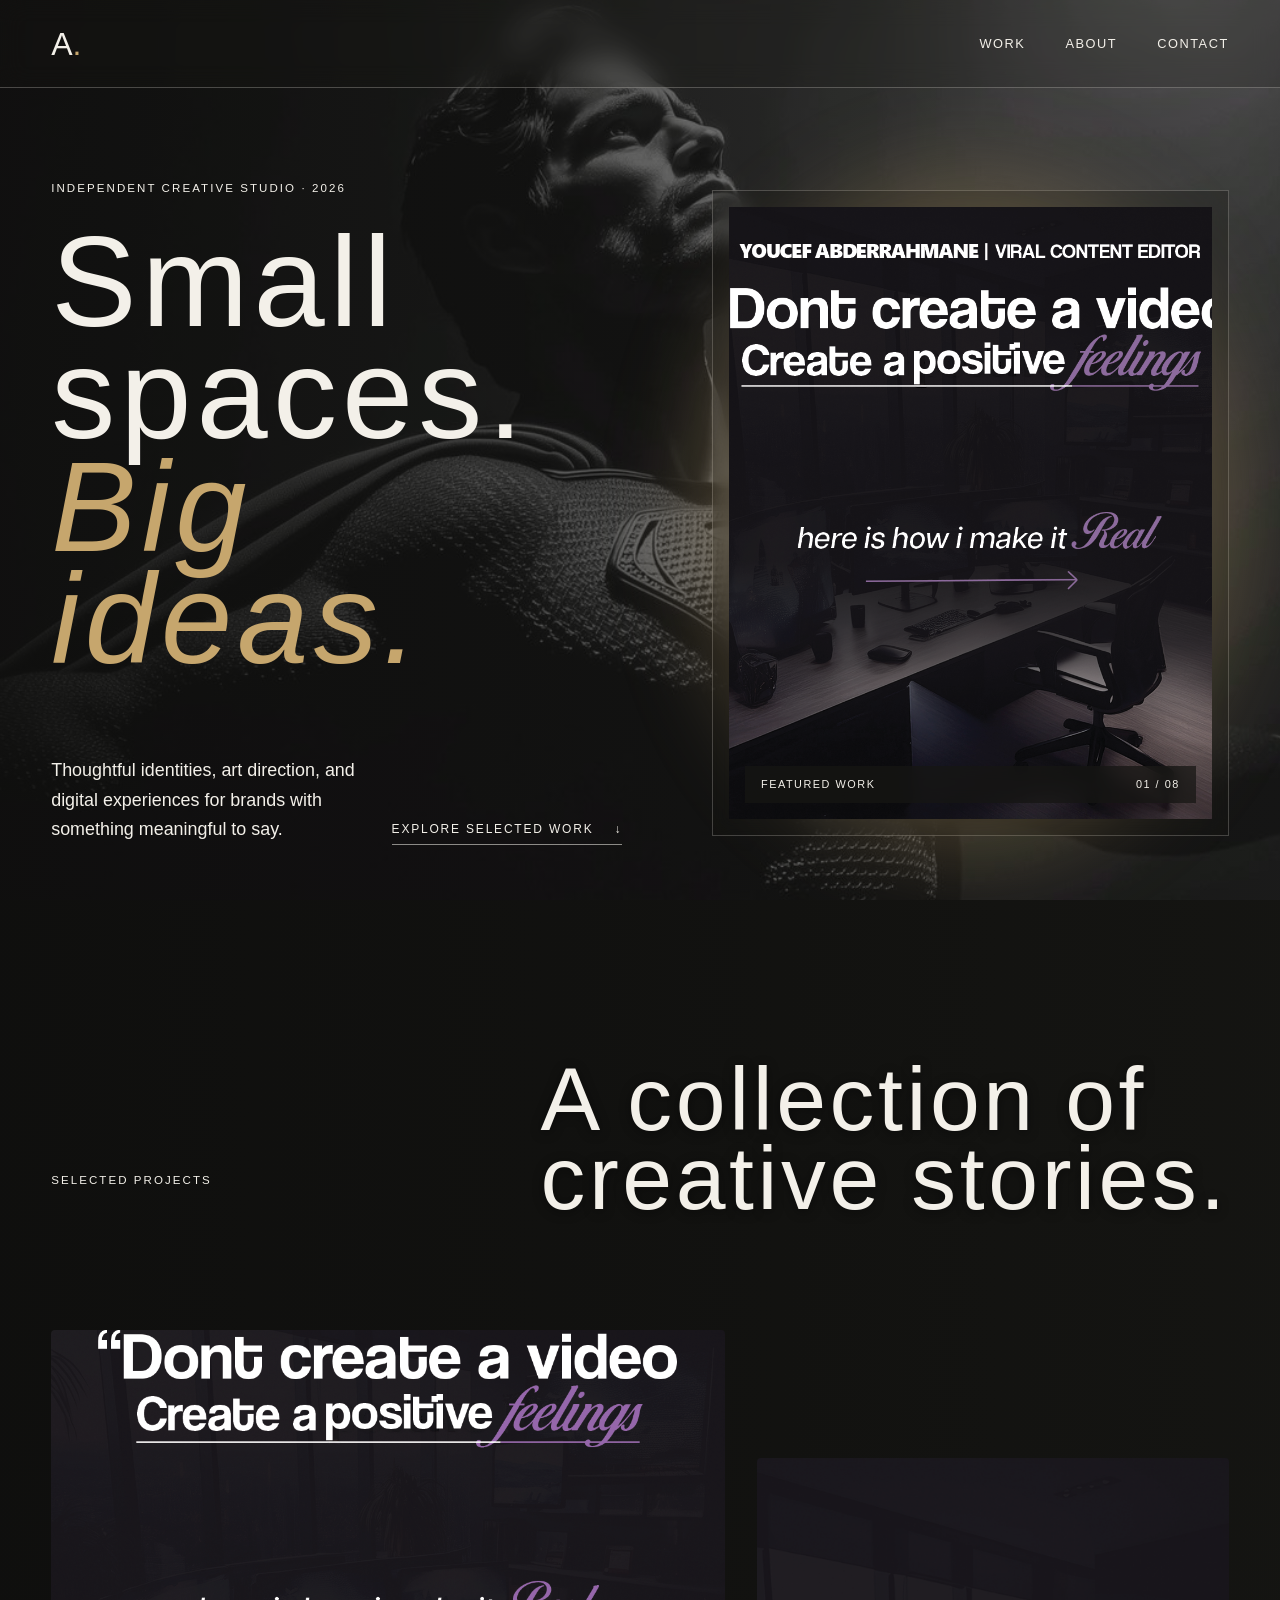
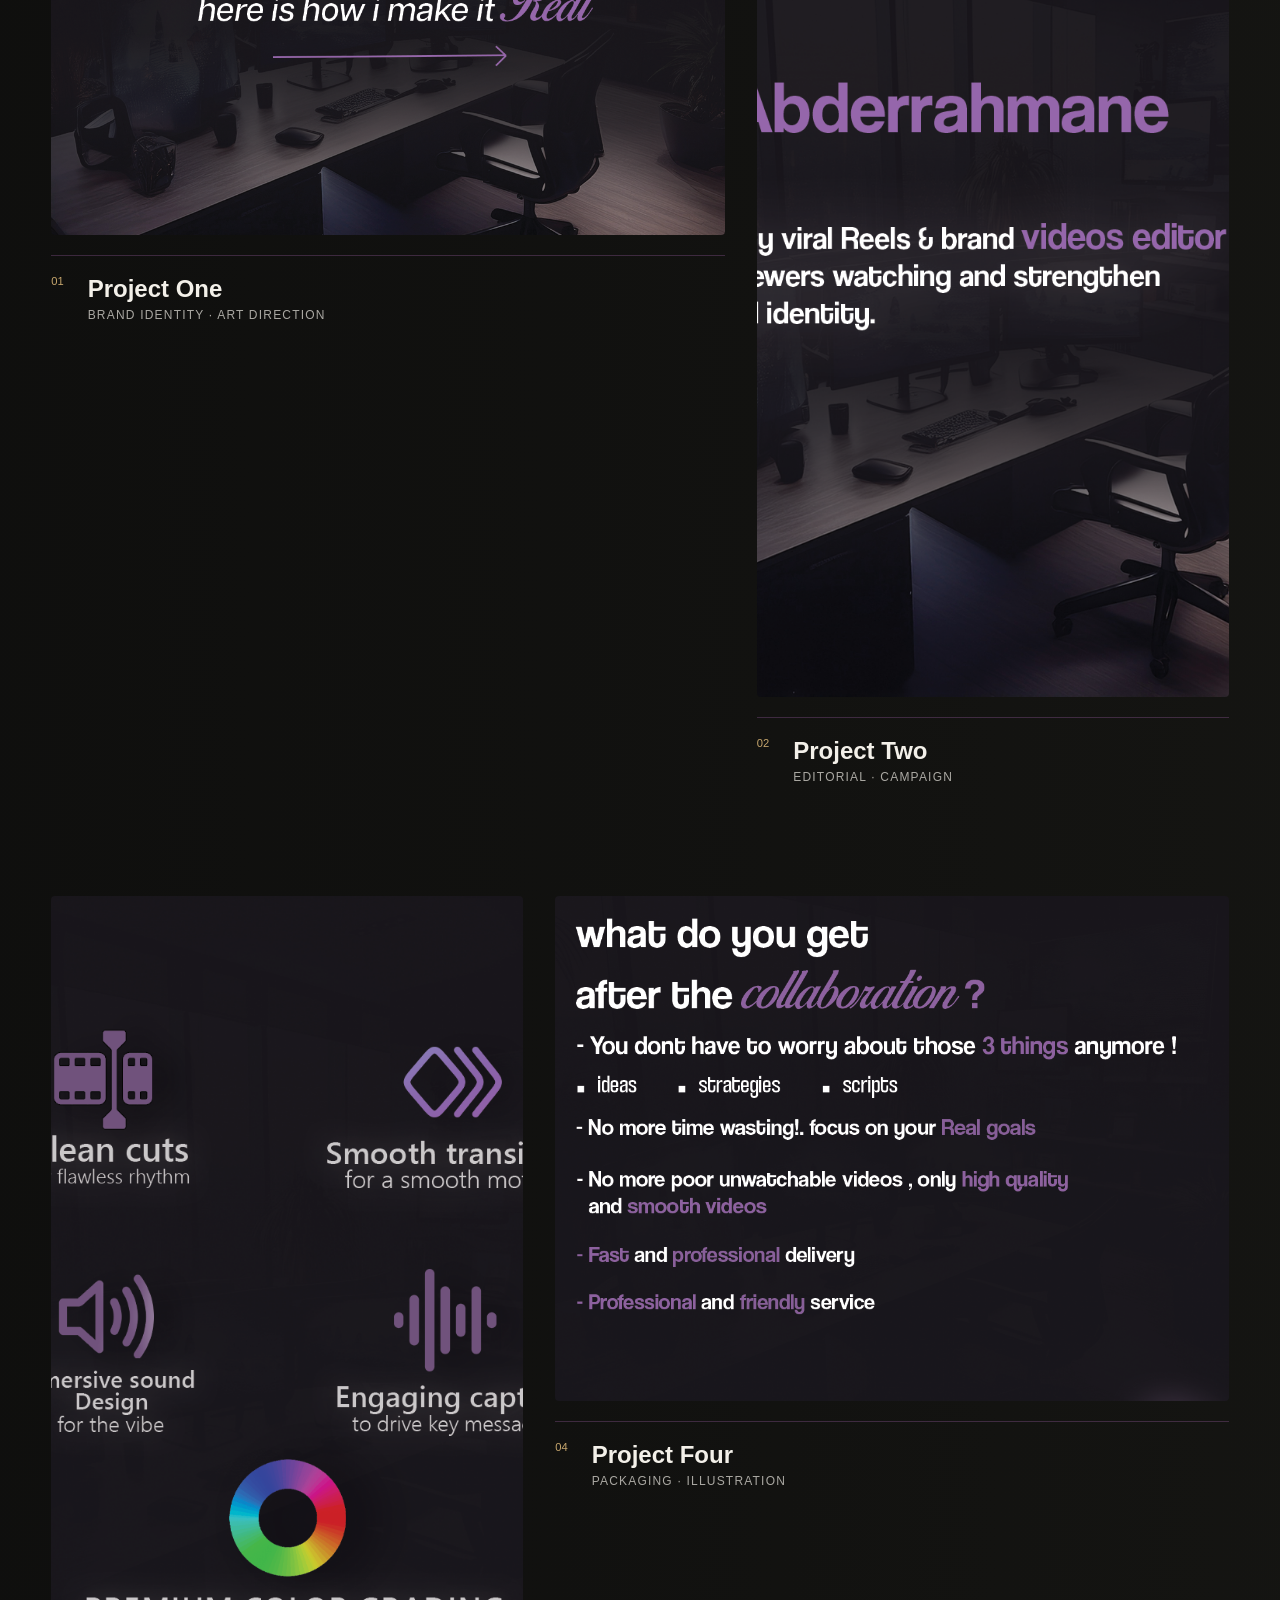
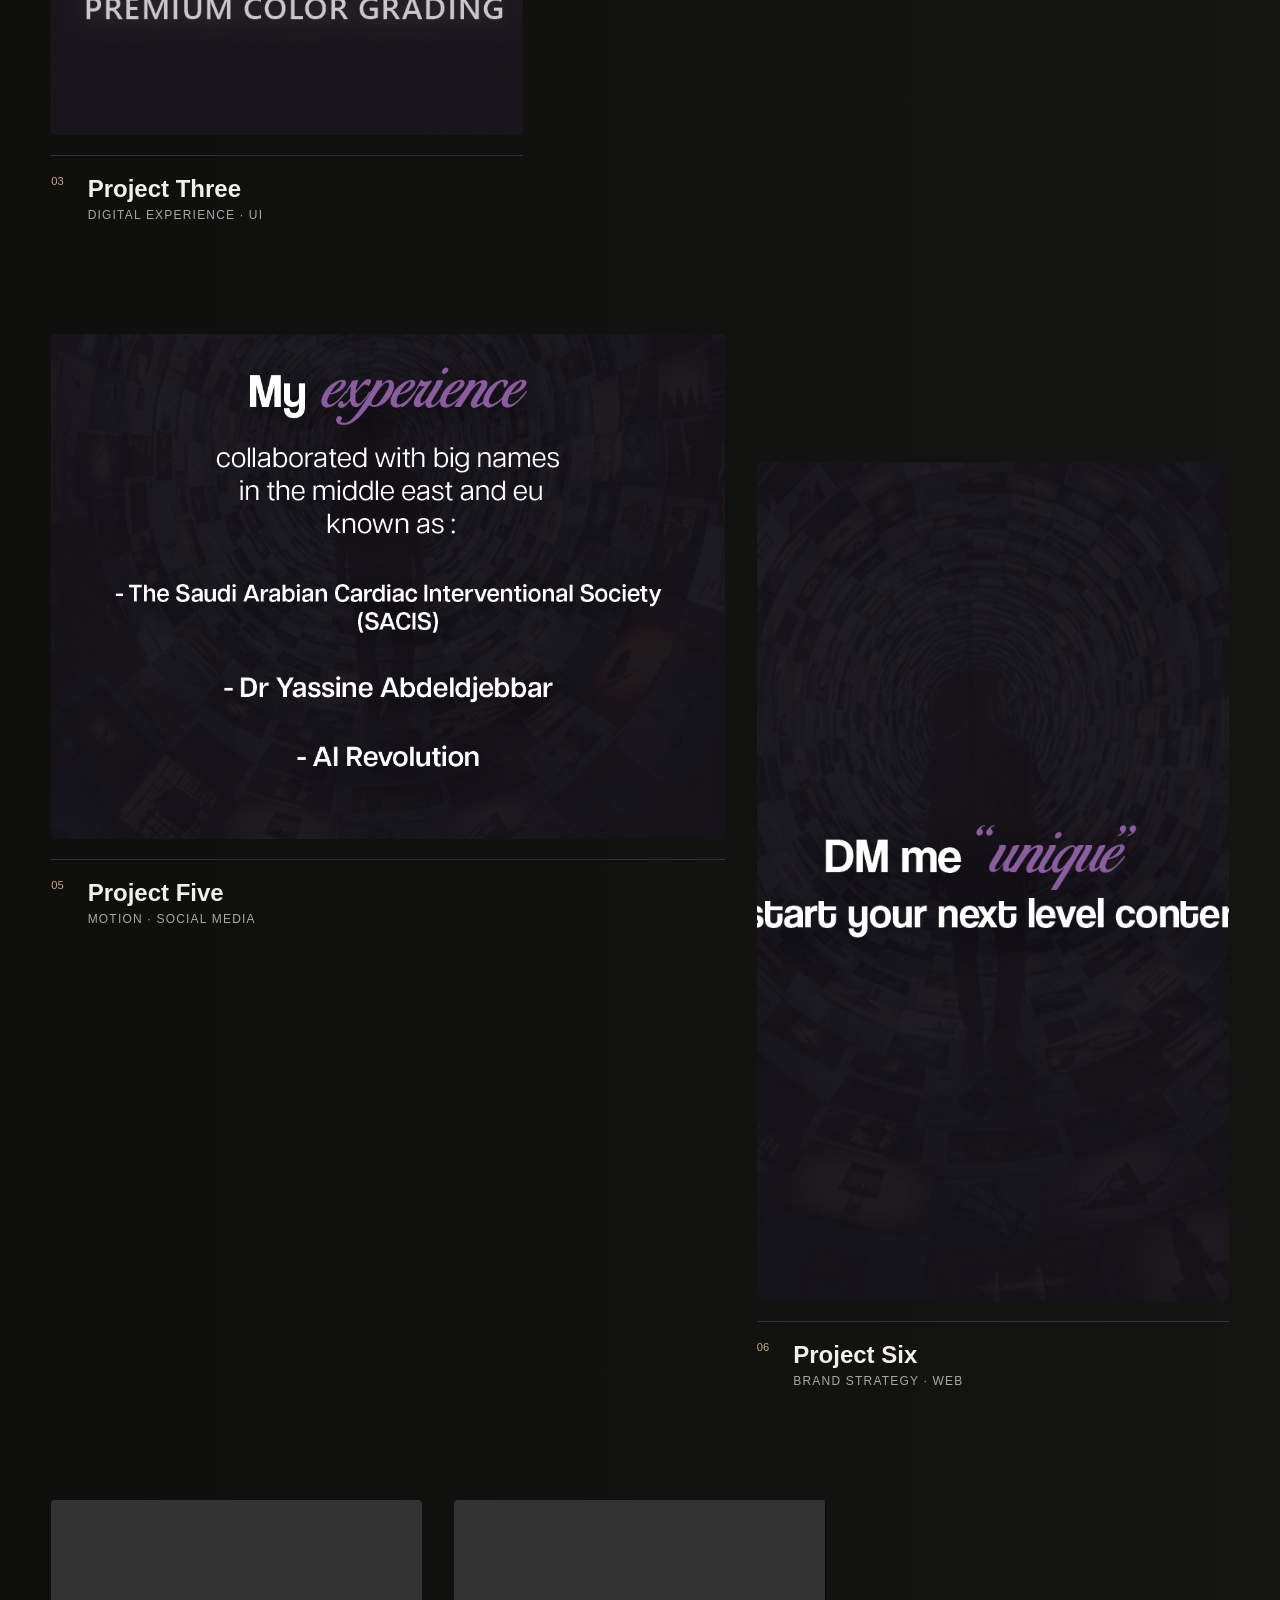
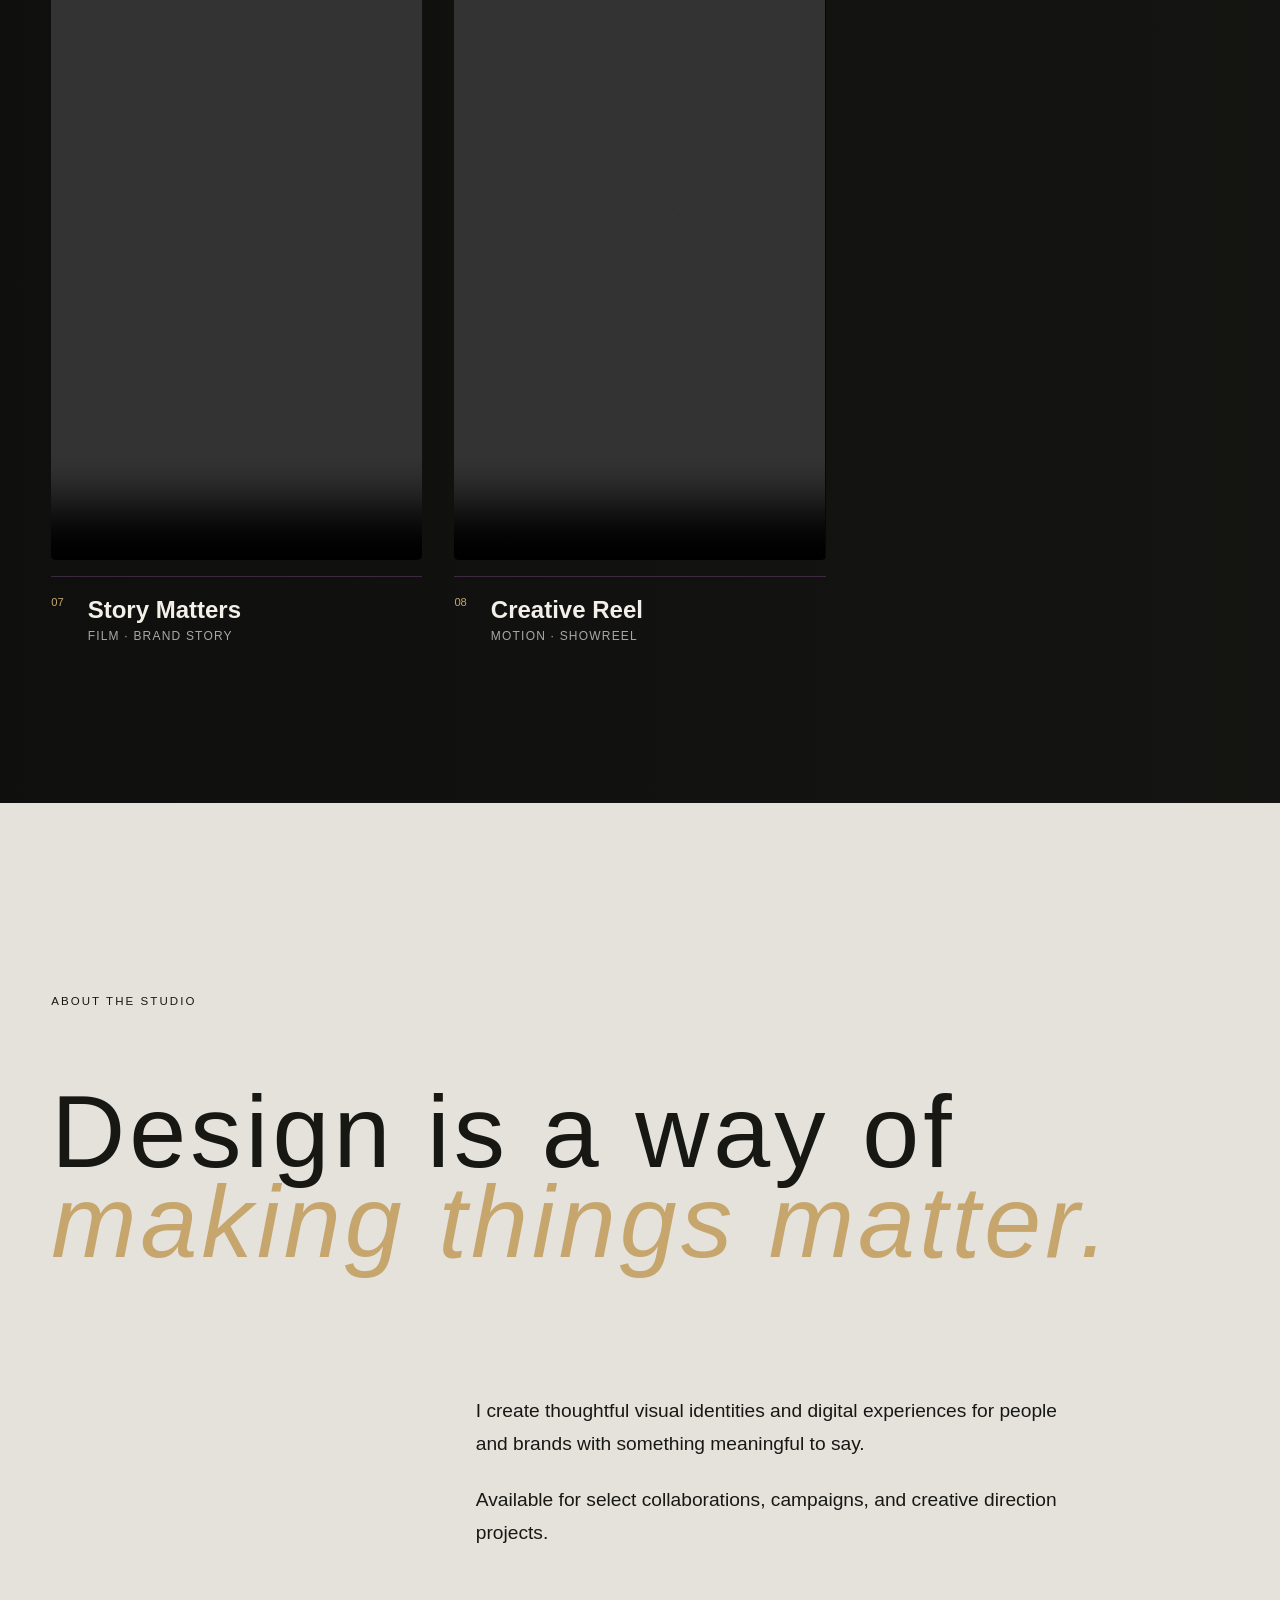
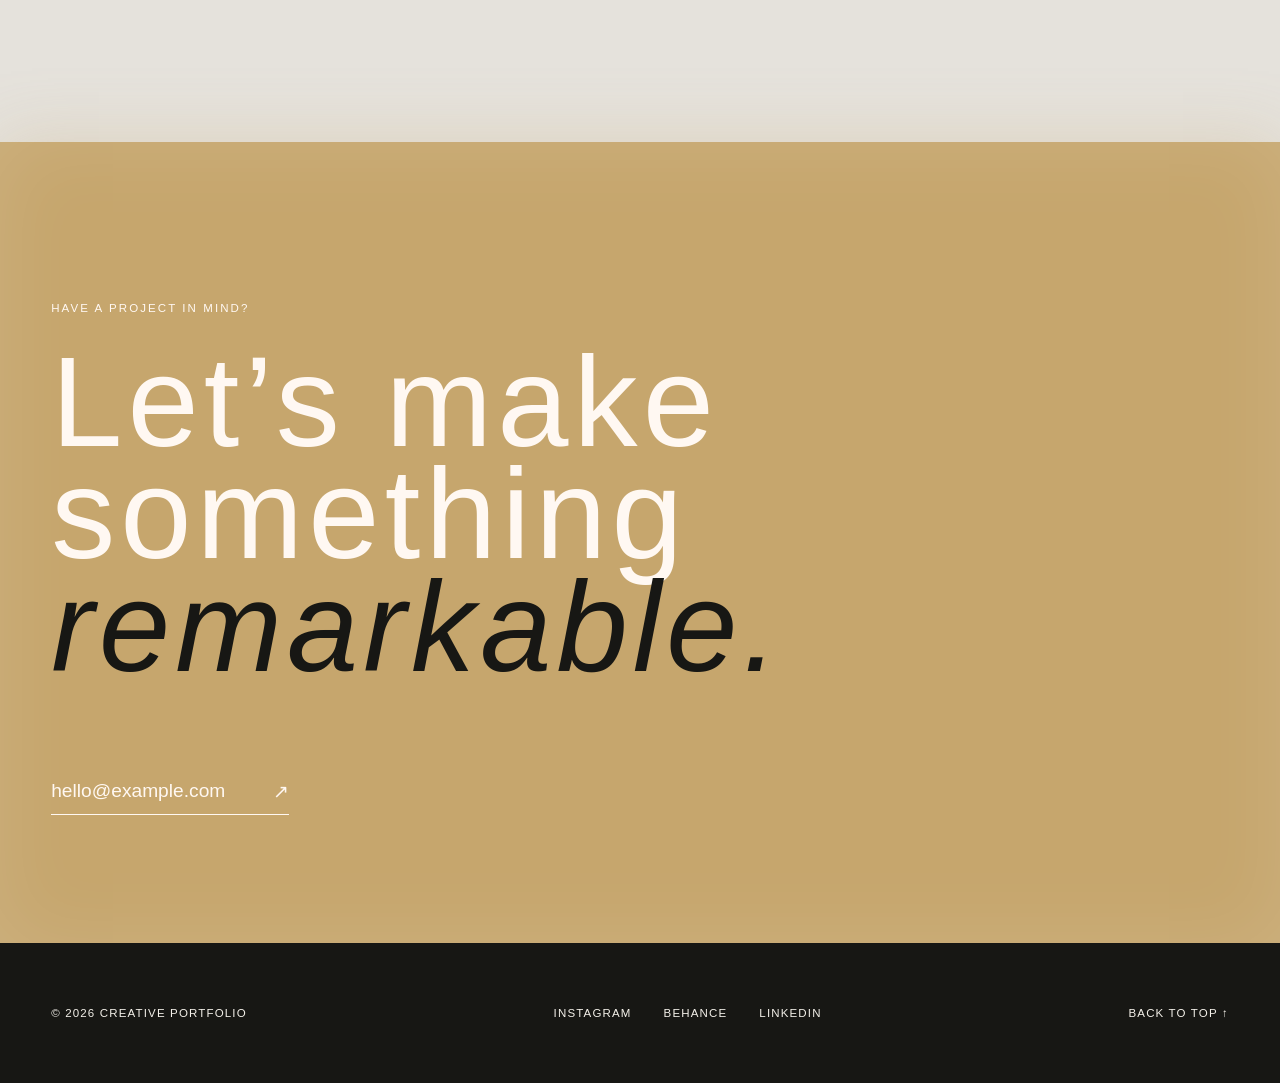
==== index.html @ 267da244 "Remove Google Fonts dependency" ====
<!DOCTYPE html>
<html lang="en">
<head>
  <meta charset="UTF-8">
  <meta name="viewport" content="width=device-width, initial-scale=1.0">
  <meta name="description" content="A curated graphic design portfolio.">
  <meta http-equiv="Content-Security-Policy" content="default-src 'self'; style-src 'self' https://fonts.googleapis.com; font-src 'self' https://fonts.gstatic.com; img-src 'self' data:; media-src 'self'; script-src 'self'; connect-src 'self'; object-src 'none'; base-uri 'none'; form-action 'self' mailto:; frame-ancestors 'none'; upgrade-insecure-requests">
  <meta http-equiv="Referrer-Policy" content="strict-origin-when-cross-origin">
  <meta http-equiv="Permissions-Policy" content="camera=(), microphone=(), geolocation=()">
  <title>youcefstudio</title>
  <link rel="icon" href="favicon.png" type="image/png">
  <link rel="preconnect" href="https://api.fontshare.com">
  <link href="https://api.fontshare.com/v2/css?f[]=coolvetica@400&display=swap" rel="stylesheet">
  <link rel="stylesheet" href="styles.css?v=7a4e127">
</head>
<body>
  <header class="site-header">
    <a class="brand" href="#top" aria-label="Home">A<span>.</span></a>
    <button class="menu-toggle" type="button" aria-expanded="false" aria-controls="main-navigation"><span></span><span></span><span class="sr-only">Toggle navigation</span></button>
    <nav id="main-navigation" aria-label="Main navigation">
      <a href="#work">Work</a><a href="#about">About</a><a href="#contact">Contact</a>
    </nav>
  </header>

  <main id="top">
    <section class="hero" aria-labelledby="hero-title">
      <div class="hero-copy">
        <p class="eyebrow">Independent creative studio · 2026</p>
        <h1 id="hero-title">Small spaces.<br><em>Big ideas.</em></h1>
        <div class="hero-bottom">
          <p>Thoughtful identities, art direction, and digital experiences for brands with something meaningful to say.</p>
          <a class="scroll-link" href="#work">Explore selected work <span>↓</span></a>
        </div>
      </div>
      <div class="hero-media" aria-label="Featured creative project">
        <img src="images/project-1.jpg" alt="Featured creative project">
        <div class="hero-caption"><span>Featured work</span><span>01 / 08</span></div>
      </div>
    </section>

    <section class="work" id="work" aria-labelledby="work-title">
      <div class="section-heading">
        <p class="eyebrow">Selected projects</p>
        <h2 id="work-title">A collection of<br>creative stories.</h2>
      </div>
      <div class="gallery">
        <figure class="project project--wide"><button class="project-image" type="button" data-image="images/project-1.jpg"><img src="images/project-1.jpg" alt="Portfolio project 1"><span class="view">View project <b>↗</b></span></button><figcaption><span>01</span><div><h3>Project One</h3><p>Brand identity · Art direction</p></div></figcaption></figure>
        <figure class="project project--tall"><button class="project-image" type="button" data-image="images/project-2.jpg"><img src="images/project-2.jpg" alt="Portfolio project 2"><span class="view">View project <b>↗</b></span></button><figcaption><span>02</span><div><h3>Project Two</h3><p>Editorial · Campaign</p></div></figcaption></figure>
        <figure class="project project--tall"><button class="project-image" type="button" data-image="images/project-3.jpg"><img src="images/project-3.jpg" alt="Portfolio project 3"><span class="view">View project <b>↗</b></span></button><figcaption><span>03</span><div><h3>Project Three</h3><p>Digital experience · UI</p></div></figcaption></figure>
        <figure class="project project--wide"><button class="project-image" type="button" data-image="images/project-4.jpg"><img src="images/project-4.jpg" alt="Portfolio project 4"><span class="view">View project <b>↗</b></span></button><figcaption><span>04</span><div><h3>Project Four</h3><p>Packaging · Illustration</p></div></figcaption></figure>
        <figure class="project project--wide"><button class="project-image" type="button" data-image="images/project-5.jpg"><img src="images/project-5.jpg" alt="Portfolio project 5"><span class="view">View project <b>↗</b></span></button><figcaption><span>05</span><div><h3>Project Five</h3><p>Motion · Social media</p></div></figcaption></figure>
        <figure class="project project--tall"><button class="project-image" type="button" data-image="images/project-6.jpg"><img src="images/project-6.jpg" alt="Portfolio project 6"><span class="view">View project <b>↗</b></span></button><figcaption><span>06</span><div><h3>Project Six</h3><p>Brand strategy · Web</p></div></figcaption></figure>
        <figure class="project project--video"><div class="project-image video-card"><video controls preload="metadata" playsinline aria-label="Story Matters video"><source src="videos/storymatters.mp4" type="video/mp4"></video></div><figcaption><span>07</span><div><h3>Story Matters</h3><p>Film · Brand story</p></div></figcaption></figure>
        <figure class="project project--video"><div class="project-image video-card"><video controls preload="metadata" playsinline aria-label="Creative Reel video"><source src="videos/wreel_1_1.mp4" type="video/mp4"></video></div><figcaption><span>08</span><div><h3>Creative Reel</h3><p>Motion · Showreel</p></div></figcaption></figure>
      </div>
    </section>

    <section class="about" id="about" aria-labelledby="about-title">
      <p class="eyebrow">About the studio</p>
      <h2 id="about-title">Design is a way of<br><em>making things matter.</em></h2>
      <div class="about-copy"><p>I create thoughtful visual identities and digital experiences for people and brands with something meaningful to say.</p><p>Available for select collaborations, campaigns, and creative direction projects.</p></div>
    </section>

    <section class="contact" id="contact" aria-labelledby="contact-title">
      <p class="eyebrow">Have a project in mind?</p>
      <h2 id="contact-title">Let’s make<br>something <em>remarkable.</em></h2>
      <a href="mailto:hello@example.com">hello@example.com <span>↗</span></a>
    </section>
  </main>

  <footer><p>© <span id="year"></span> Creative Portfolio</p><div><a href="#">Instagram</a><a href="#">Behance</a><a href="#">LinkedIn</a></div><a href="#top">Back to top ↑</a></footer>

  <dialog class="lightbox" aria-label="Project image preview"><button class="lightbox-close" type="button" aria-label="Close image">×</button><img src="" alt=""></dialog>
  <script src="script.js"></script>
</body>
</html>
---- styles.css ----
:root {
  --ink: #171714;
  --paper: #f3f0e9;
  --accent: #c6a66d;
  --accent-glow: rgba(198, 166, 109, .28);
  --line: rgba(241, 138, 255, 0.2);
  --serif: "Coolvetica", sans-serif;
  --sans: Arial, Helvetica, sans-serif;
}
* { box-sizing: border-box; }
html { scroll-behavior: smooth; }
body { margin: 0; background: linear-gradient(90deg, rgba(14,14,13,.88) 0%, rgba(14,14,13,.64) 48%, rgba(14,14,13,.3) 100%), var(--ink) url("images/superman2.jpg") center / cover no-repeat fixed; color: var(--paper); font-family: var(--sans); }
a { color: inherit; text-decoration: none; }
button { color: inherit; font: inherit; }
img { display: block; width: 100%; }
.sr-only { position: absolute; width: 1px; height: 1px; padding: 0; margin: -1px; overflow: hidden; clip: rect(0,0,0,0); white-space: nowrap; border: 0; }
.site-header { height: 88px; padding: 0 4vw; display: flex; align-items: center; justify-content: space-between; border-bottom: 1px solid rgba(243,240,233,.25); position: relative; z-index: 10; background: rgba(23,23,20,.22); backdrop-filter: blur(12px); }
.brand { font-family: var(--serif); font-size: 2rem; font-weight: 400; line-height: 1; }
.brand span { color: var(--accent); }
nav { display: flex; gap: 2.5rem; font-size: .8rem; text-transform: uppercase; letter-spacing: .12em; }
nav a { position: relative; }
nav a::after { content: ""; position: absolute; left: 0; right: 100%; bottom: -6px; height: 1px; background: currentColor; transition: right .25s ease; }
nav a:hover::after { right: 0; }
.menu-toggle { display: none; border: 0; background: none; }
.hero { min-height: calc(100vh - 88px); padding: 7vw 4vw 4vw; display: grid; grid-template-columns: minmax(0, 1.05fr) minmax(320px, .95fr); gap: clamp(3rem, 7vw, 8rem); align-items: center; overflow: hidden; color: var(--paper); }
.hero-copy { position: relative; z-index: 1; }
.eyebrow { margin: 0 0 2rem; font-size: .72rem; text-transform: uppercase; letter-spacing: .18em; }
h1, h2 { margin: 0; font-family: var(--serif); font-weight: 400; letter-spacing: .04em; line-height: .88; }
h1 { font-size: clamp(5rem, 10vw, 10rem); }
h1 em, h2 em { color: var(--accent); font-weight: 400; }
.hero-bottom { display: flex; align-items: end; justify-content: space-between; gap: 2rem; margin-top: 5rem; }
.hero-bottom p { max-width: 28rem; margin: 0; font-size: clamp(1rem, 1.4vw, 1.2rem); line-height: 1.65; }
.scroll-link { flex: 0 0 auto; font-size: .75rem; text-transform: uppercase; letter-spacing: .15em; border-bottom: 1px solid rgba(243,240,233,.55); padding-bottom: .5rem; }
.scroll-link span { margin-left: 1rem; }
.hero-media { position: relative; width: 100%; max-width: 620px; aspect-ratio: 4 / 5; padding: 1rem; border: 1px solid rgba(243,240,233,.22); background: rgba(23,23,20,.3); backdrop-filter: blur(10px); }
.hero-media::before { content: ""; position: absolute; inset: -18px; z-index: -1; border-radius: 50%; background: var(--accent-glow); filter: blur(45px); }
.hero-media img { height: 100%; object-fit: cover; filter: saturate(.72) contrast(1.03); }
.hero-caption { position: absolute; left: 2rem; right: 2rem; bottom: 2rem; display: flex; justify-content: space-between; padding: .8rem 1rem; background: rgba(23,23,20,.72); backdrop-filter: blur(8px); font-size: .68rem; text-transform: uppercase; letter-spacing: .14em; }
.work { padding: 10rem 4vw; color: var(--paper); background: transparent; }
.section-heading { display: flex; justify-content: space-between; align-items: end; margin-bottom: 7rem; }
.section-heading h2 { font-size: clamp(3.2rem, 7vw, 7rem); text-shadow: 0 2px 12px rgba(0,0,0,.45); }
.gallery { display: grid; grid-template-columns: repeat(12, 1fr); gap: 7rem 2rem; align-items: start; }
.project { margin: 0; }
.project--wide { grid-column: span 7; }
.project--tall { grid-column: span 5; }
.project--video { grid-column: span 4; }
.project--tall:nth-child(2), .project--tall:nth-child(6) { margin-top: 8rem; }
.project-image { position: relative; width: 100%; aspect-ratio: 4 / 3; padding: 0; overflow: hidden; border: 0; border-radius: 4px; background: transparent; cursor: zoom-in; transition: box-shadow .4s ease, transform .4s ease; }
.project--tall .project-image, .project--video .project-image { aspect-ratio: 9 / 16; }
.project-image img { height: 100%; object-fit: cover; transition: transform .7s cubic-bezier(.2,.7,.2,1), filter .5s ease; }
.project-image:hover { transform: translateY(-6px); box-shadow: 0 24px 65px var(--accent-glow), 0 20px 55px rgba(0,0,0,.38); }
.project-image:hover img { transform: scale(1.035); filter: saturate(.8); }
.video-card { width: min(100%, 480px); margin-inline: auto; cursor: default; background: #080808; }
.video-card video { width: 100%; height: 100%; display: block; object-fit: cover; background: #080808; }
.view { position: absolute; inset: auto 1.2rem 1.2rem auto; display: flex; align-items: center; gap: 1rem; padding: .8rem 1rem; border-radius: 999px; background: var(--paper); color: var(--ink); font-size: .72rem; text-transform: uppercase; letter-spacing: .12em; transform: translateY(70px); transition: transform .35s ease; }
.project-image:hover .view, .project-image:focus-visible .view { transform: translateY(0); }
figcaption { display: flex; gap: 1.5rem; padding-top: 1.2rem; border-top: 1px solid var(--line); margin-top: 1rem; }
figcaption > span { font-size: .7rem; color: var(--accent); }
figcaption h3 { margin: 0 0 .3rem; font-family: var(--serif); font-size: 1.5rem; }
figcaption p { margin: 0; color: rgba(243,240,233,.68); font-size: .75rem; text-transform: uppercase; letter-spacing: .1em; }
.about { padding: 12rem 4vw; display: grid; grid-template-columns: 1fr 2fr; gap: 3rem; background: rgba(243,240,233,.94); color: var(--ink); }
.about .eyebrow { grid-column: 1; }
.about h2 { grid-column: 1 / -1; font-size: clamp(3.5rem, 8vw, 8rem); }
.about-copy { grid-column: 2; max-width: 38rem; margin-top: 5rem; display: grid; gap: 1.5rem; font-size: 1.2rem; line-height: 1.7; }
.about-copy p { margin: 0; }
.contact { padding: 10rem 4vw 8rem; background: var(--accent); color: #fff8f2; box-shadow: inset 0 0 80px rgba(255,255,255,.12), 0 0 65px var(--accent-glow); }
.contact h2 { font-size: clamp(4rem, 10vw, 10rem); }
.contact h2 em { color: var(--ink); }
.contact > a { display: inline-flex; gap: 3rem; margin-top: 6rem; padding-bottom: .7rem; border-bottom: 1px solid currentColor; font-size: 1.2rem; }
footer { min-height: 140px; padding: 2.5rem 4vw; display: flex; align-items: center; justify-content: space-between; background: var(--ink); color: var(--paper); font-size: .72rem; text-transform: uppercase; letter-spacing: .1em; }
footer div { display: flex; gap: 2rem; }
.lightbox { width: min(92vw, 1100px); max-height: 90vh; padding: 0; border: 0; background: #111; box-shadow: 0 30px 100px rgba(0,0,0,.5); }
.lightbox::backdrop { background: rgba(0,0,0,.88); }
.lightbox img { max-height: 90vh; object-fit: contain; }
.lightbox-close { position: absolute; z-index: 2; top: 1rem; right: 1rem; width: 42px; height: 42px; border: 0; border-radius: 50%; background: var(--paper); cursor: pointer; font-size: 1.5rem; }
@media (max-width: 900px) {
  .hero { grid-template-columns: 1fr; padding-top: 13vw; }
  .hero-media { max-width: 650px; margin-left: auto; }
  .hero-bottom { margin-top: 3rem; }
  .section-heading { align-items: start; flex-direction: column; gap: 2rem; }
  .about { grid-template-columns: 1fr; }
  .about-copy { grid-column: 1; }
}
@media (max-width: 768px) {
  .site-header { height: 72px; }
  .menu-toggle { display: flex; flex-direction: column; gap: 6px; z-index: 12; }
  .menu-toggle span:not(.sr-only) { display: block; width: 24px; height: 1px; background: currentColor; transition: transform .25s; }
  nav { position: fixed; inset: 0; display: flex; flex-direction: column; justify-content: center; align-items: center; gap: 2rem; background: var(--paper); color: var(--ink); font-family: var(--serif); font-size: 2.5rem; text-transform: none; letter-spacing: 0; transform: translateY(-100%); transition: transform .35s ease; }
  nav.is-open { transform: translateY(0); }
  .menu-toggle.is-open span:first-child { transform: translateY(3.5px) rotate(45deg); }
  .menu-toggle.is-open span:nth-child(2) { transform: translateY(-3.5px) rotate(-45deg); }
  .hero { min-height: auto; padding-top: 18vw; padding-bottom: 8vw; }
  h1 { font-size: clamp(4rem, 19vw, 7rem); }
  .hero-bottom { align-items: start; flex-direction: column; gap: 2rem; }
  .hero-media { padding: .7rem; }
  .hero-caption { left: 1.4rem; right: 1.4rem; bottom: 1.4rem; }
  .work { padding-top: 7rem; padding-bottom: 7rem; }
  .section-heading { display: block; margin-bottom: 4rem; }
  .gallery { display: block; }
  .project { margin-bottom: 5rem; }
  .project--tall:nth-child(2), .project--tall:nth-child(6) { margin-top: 0; }
  .view { transform: none; }
  .about { display: block; padding-top: 8rem; padding-bottom: 8rem; }
  .about h2 { margin-bottom: 4rem; }
  .about-copy { margin-top: 0; }
  .contact { padding-top: 7rem; }
  footer { flex-direction: column; align-items: start; gap: 2rem; }
  footer div { flex-wrap: wrap; }
}
@media (prefers-reduced-motion: reduce) { html { scroll-behavior: auto; } *, *::before, *::after { transition-duration: .01ms !important; } }
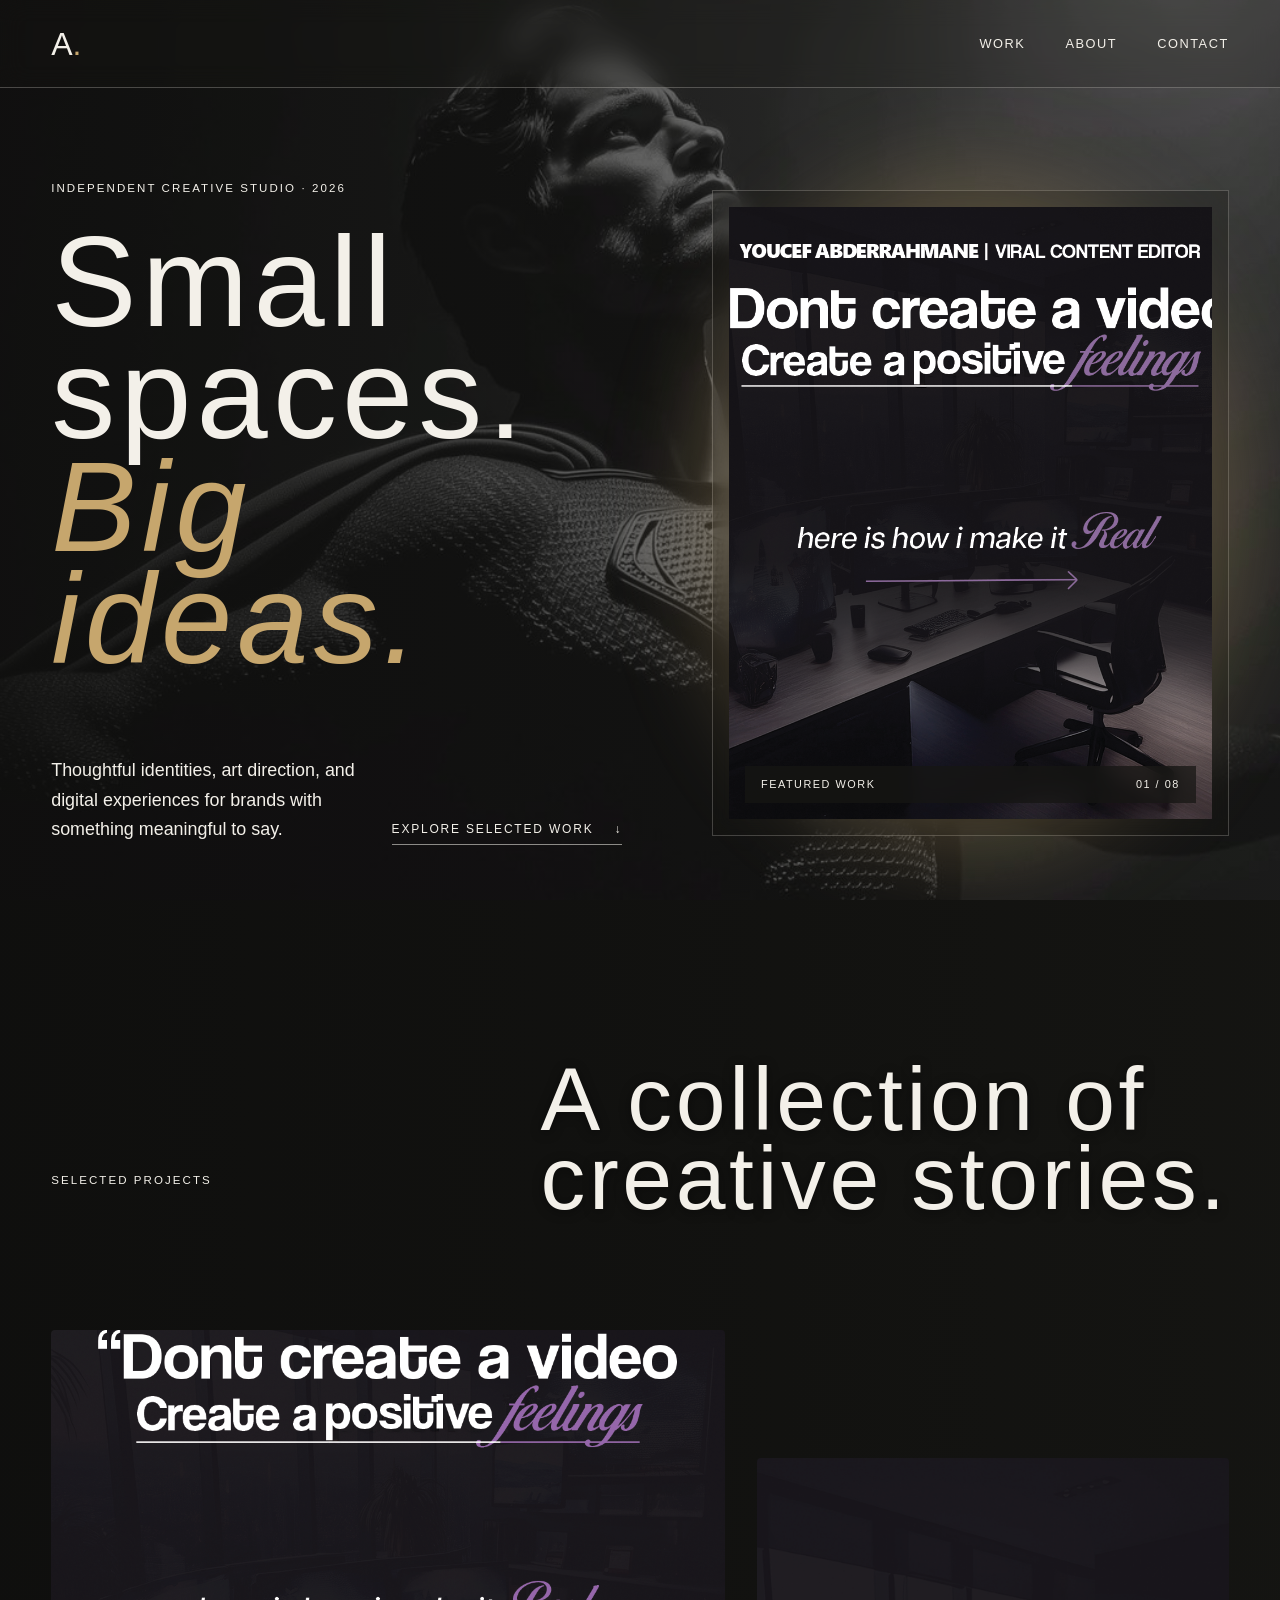
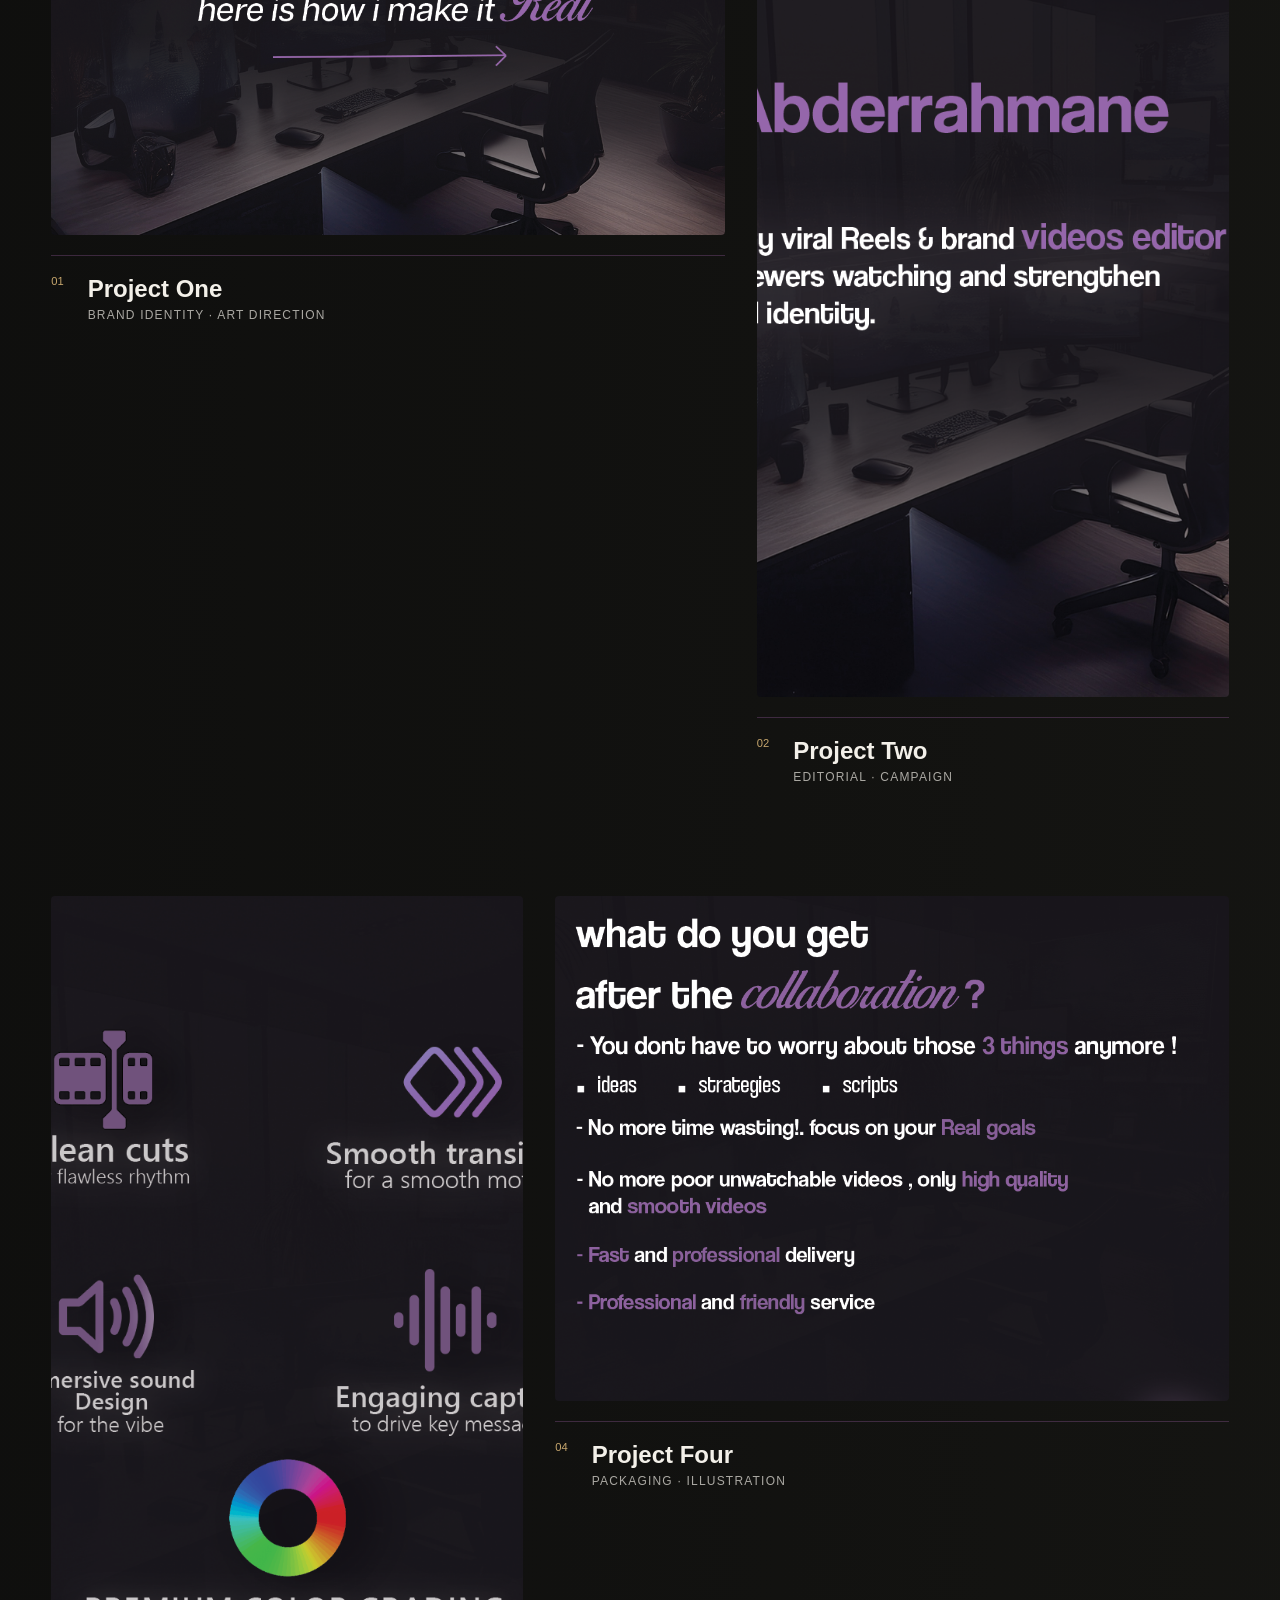
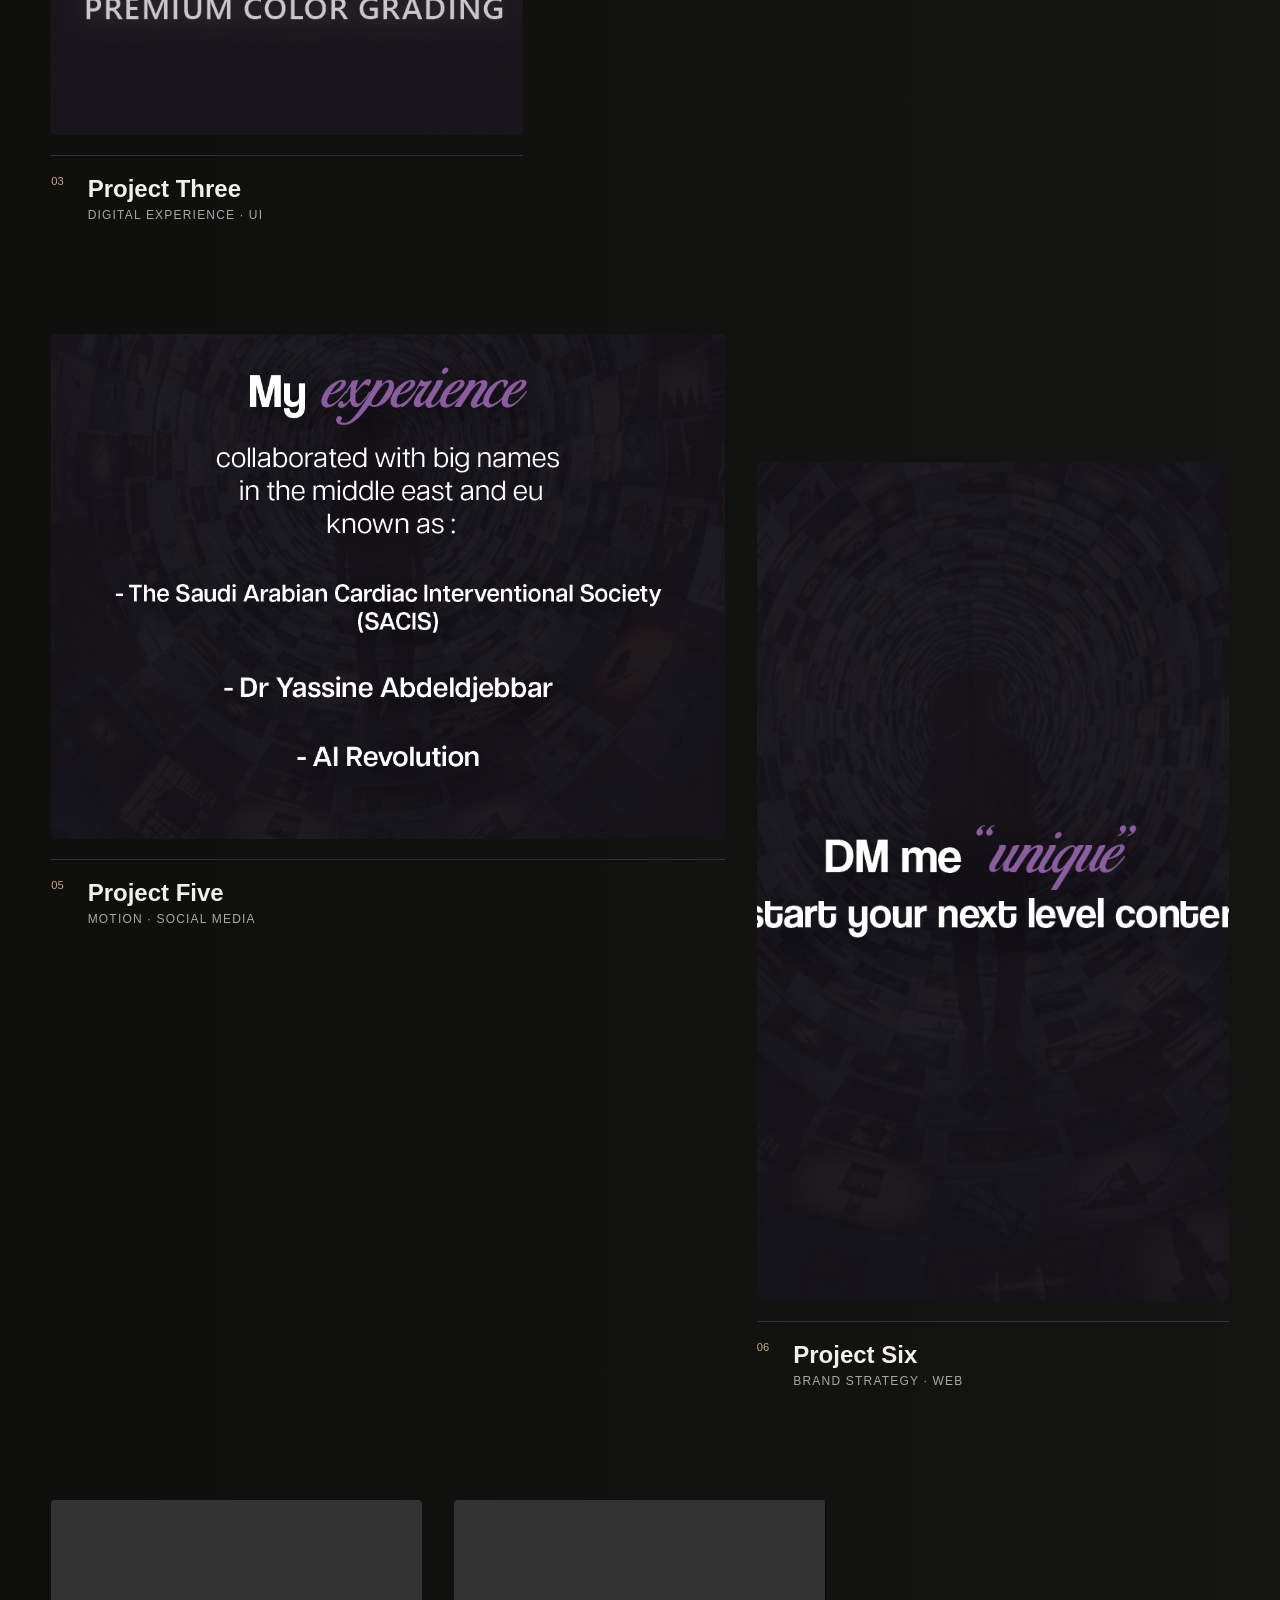
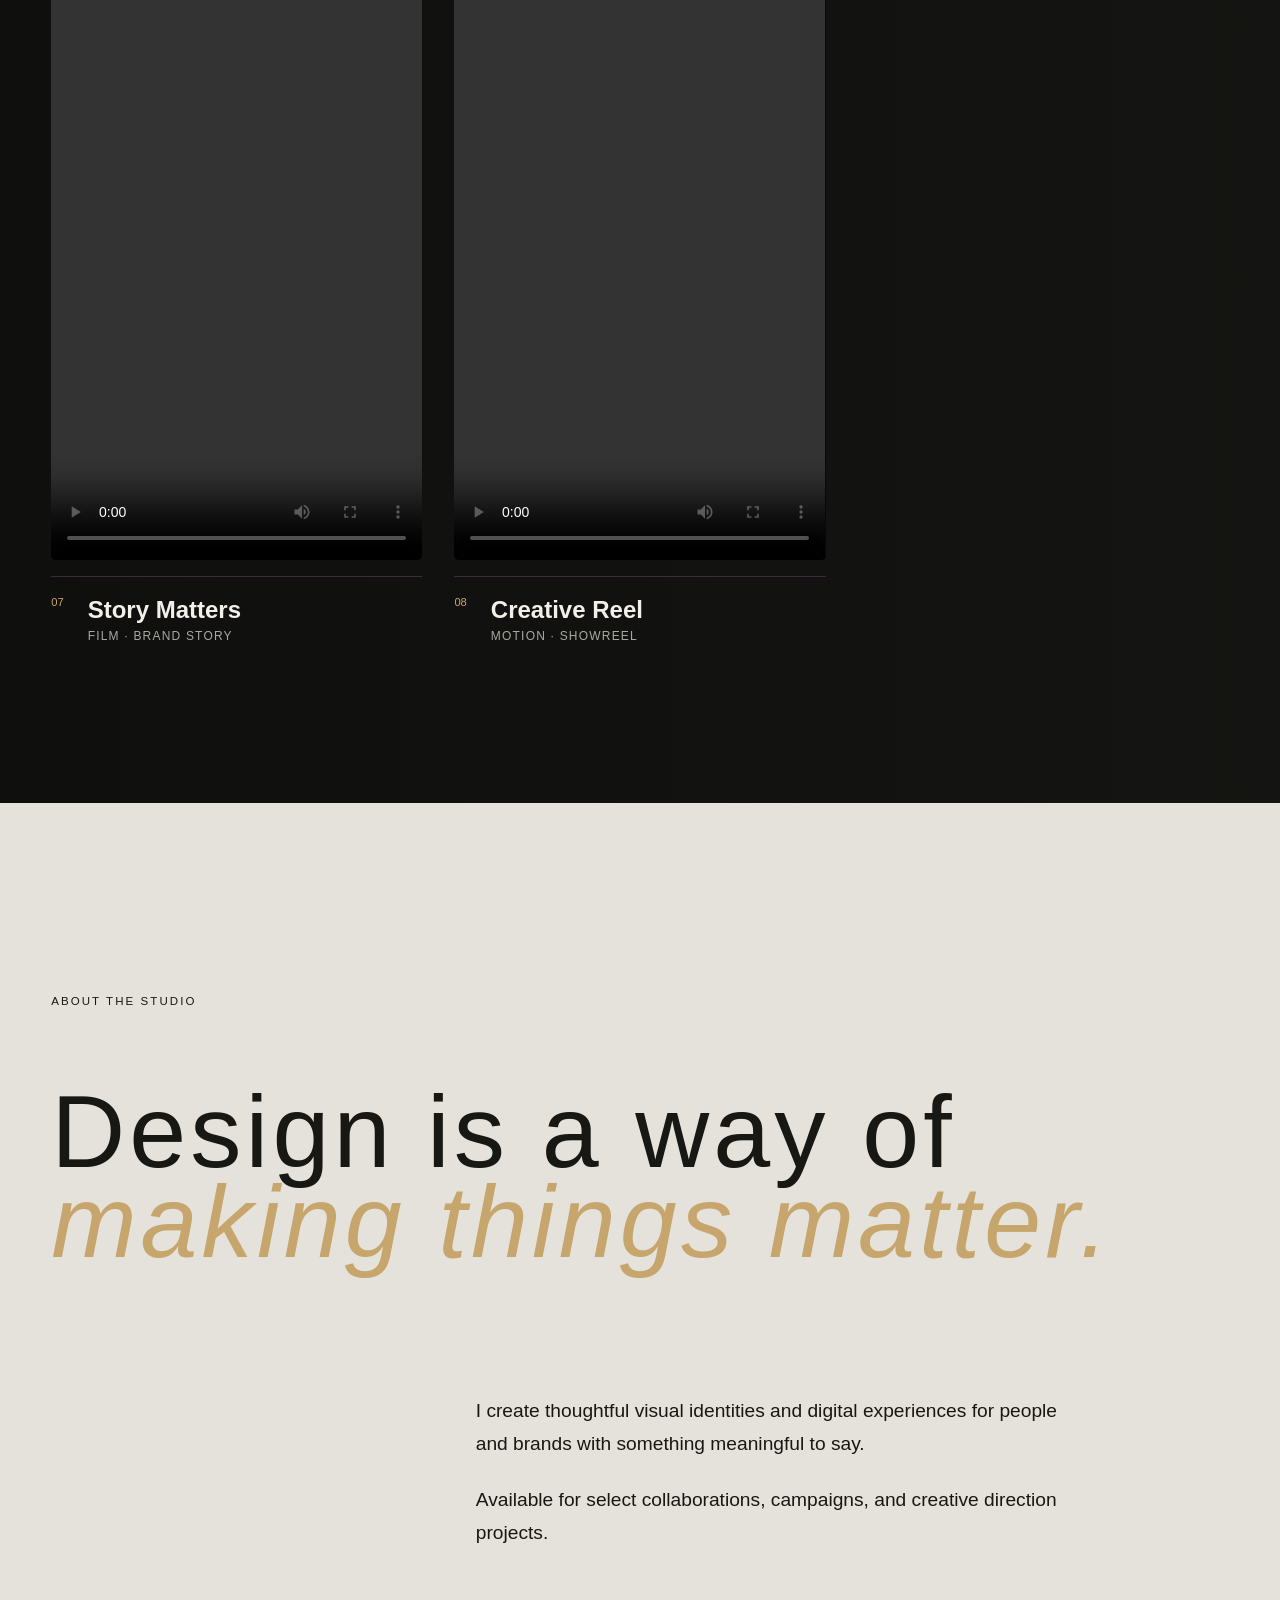
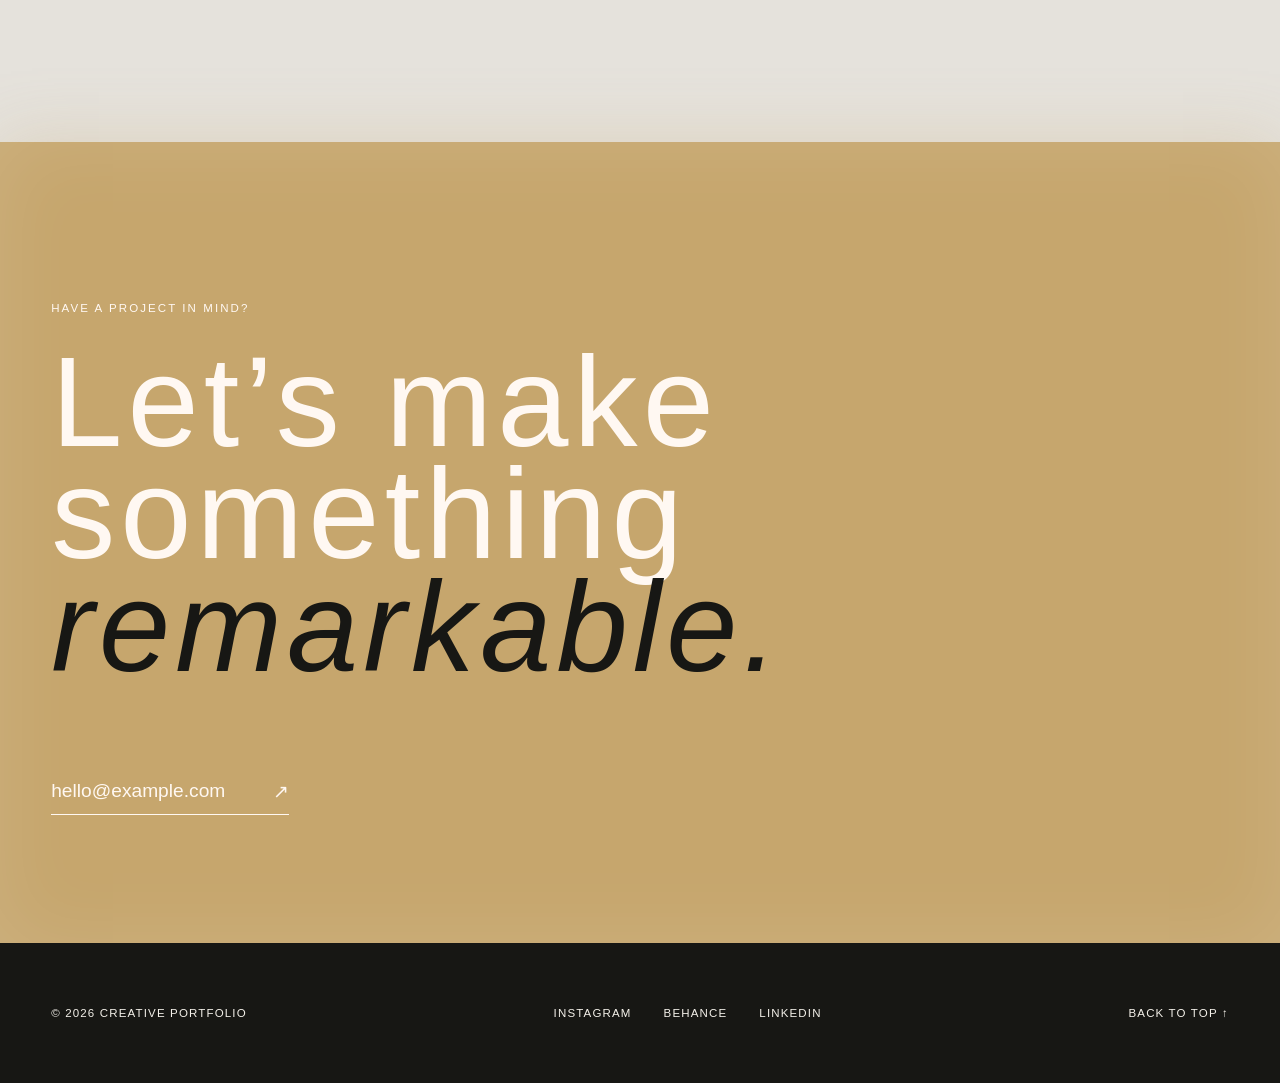
==== commit 7ed7b947: "Cache-bust removed Google Fonts" ====
--- a/index.html
+++ b/index.html
@@ -11,7 +11,7 @@
   <link rel="icon" href="favicon.png" type="image/png">
   <link rel="preconnect" href="https://api.fontshare.com">
   <link href="https://api.fontshare.com/v2/css?f[]=coolvetica@400&display=swap" rel="stylesheet">
-  <link rel="stylesheet" href="styles.css?v=7a4e127">
+  <link rel="stylesheet" href="styles.css?v=267da24">
 </head>
 <body>
   <header class="site-header">
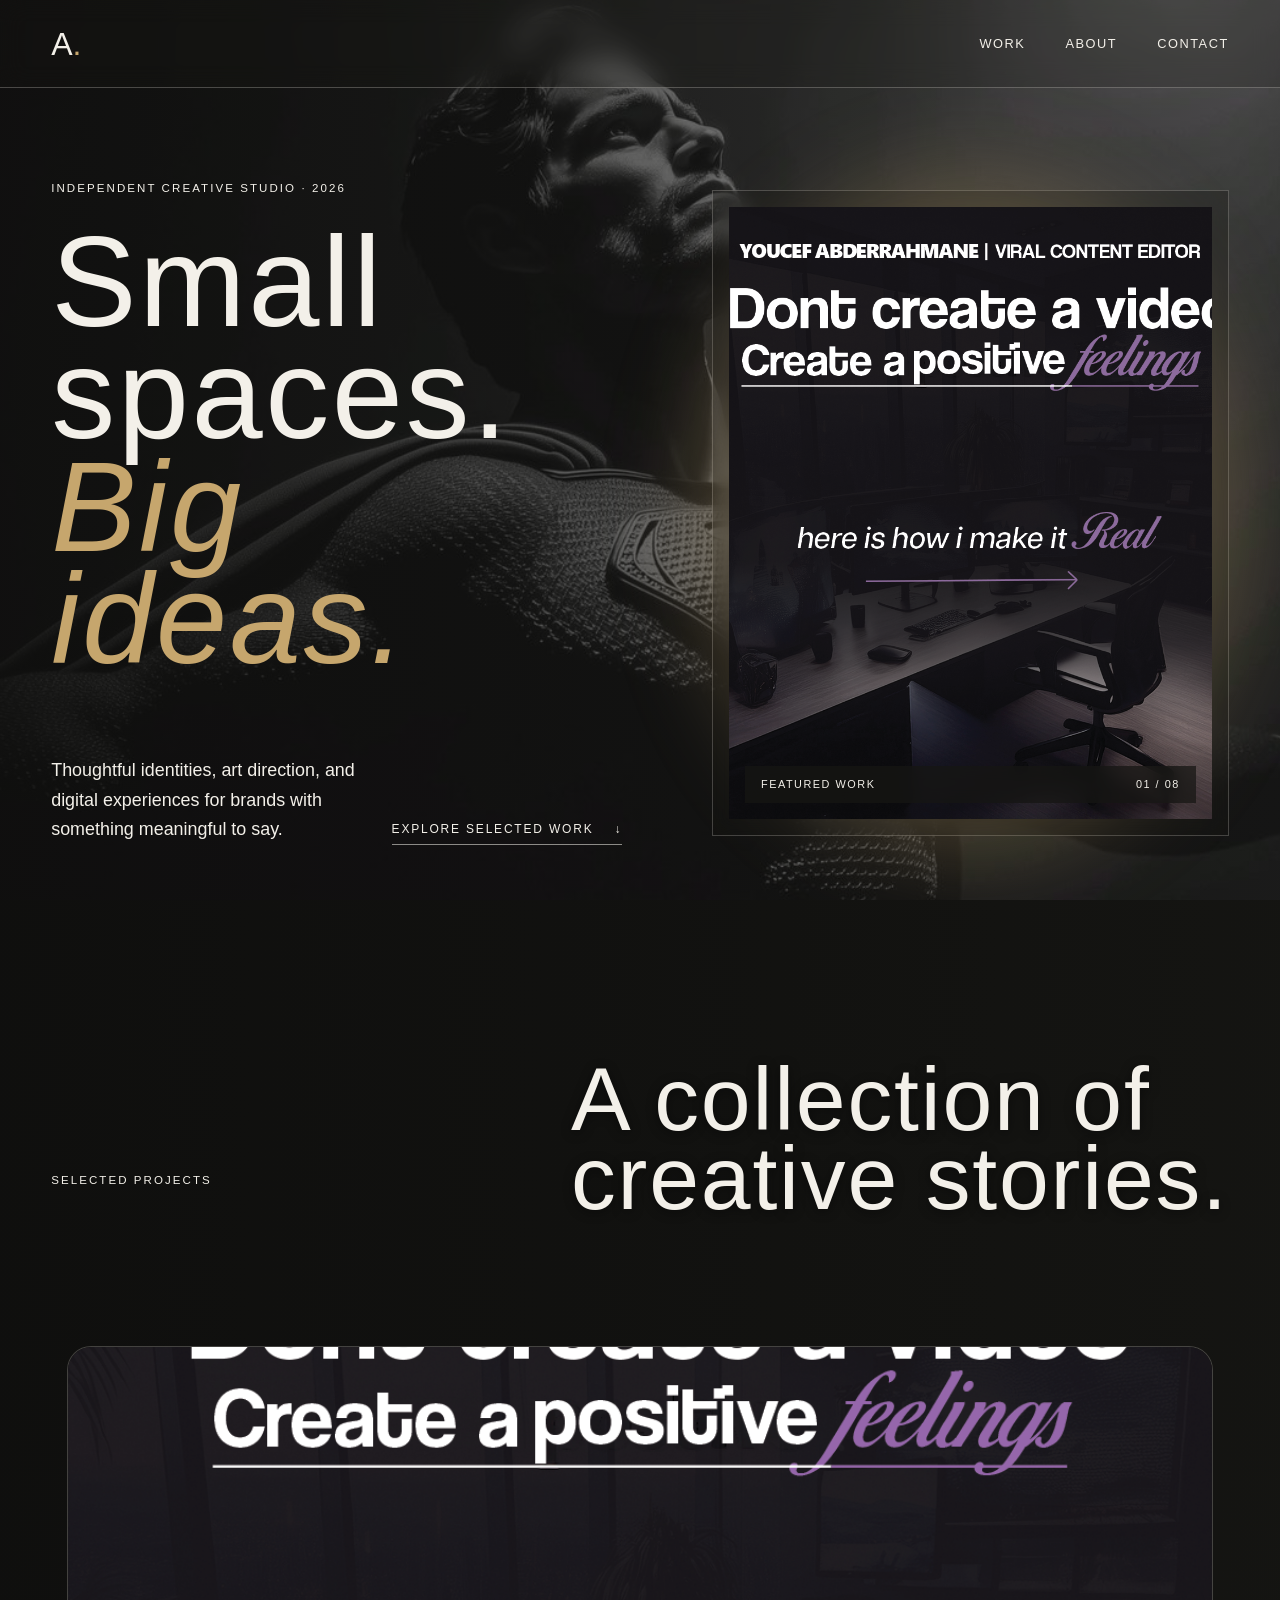
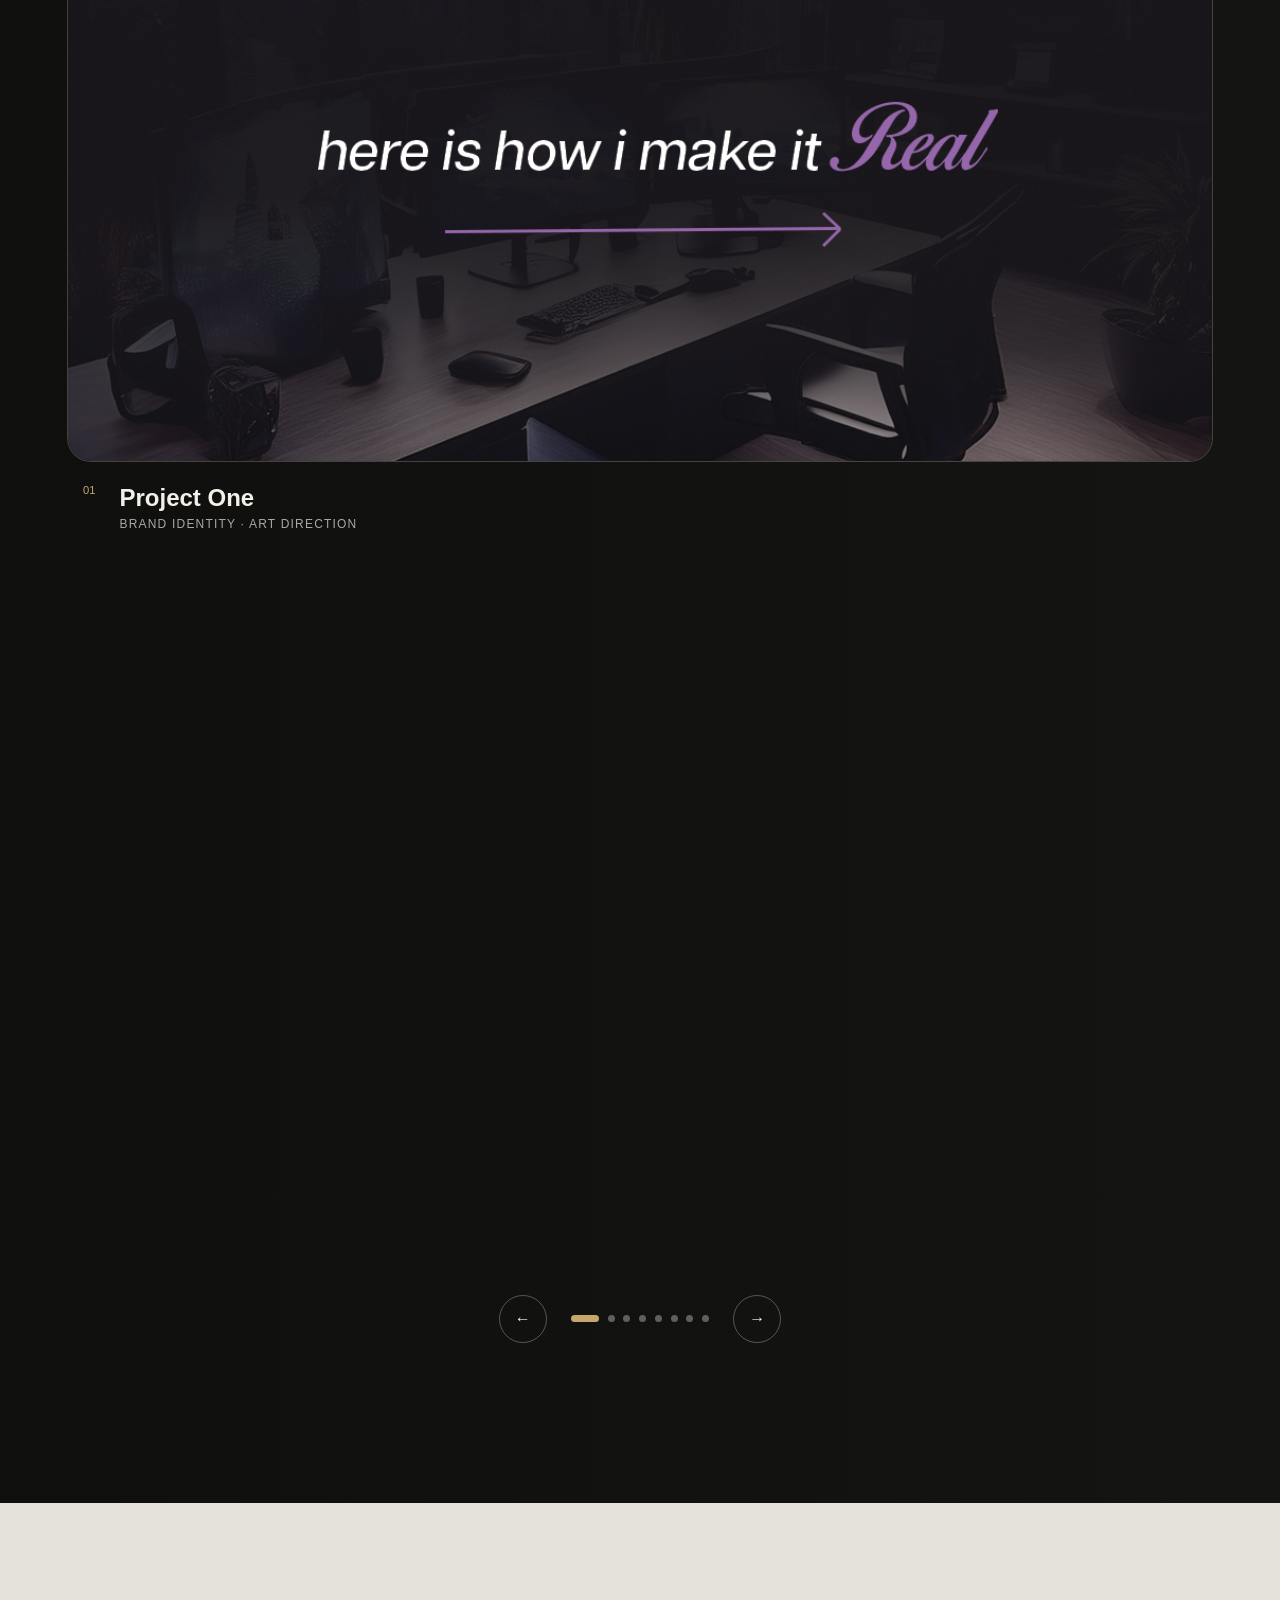
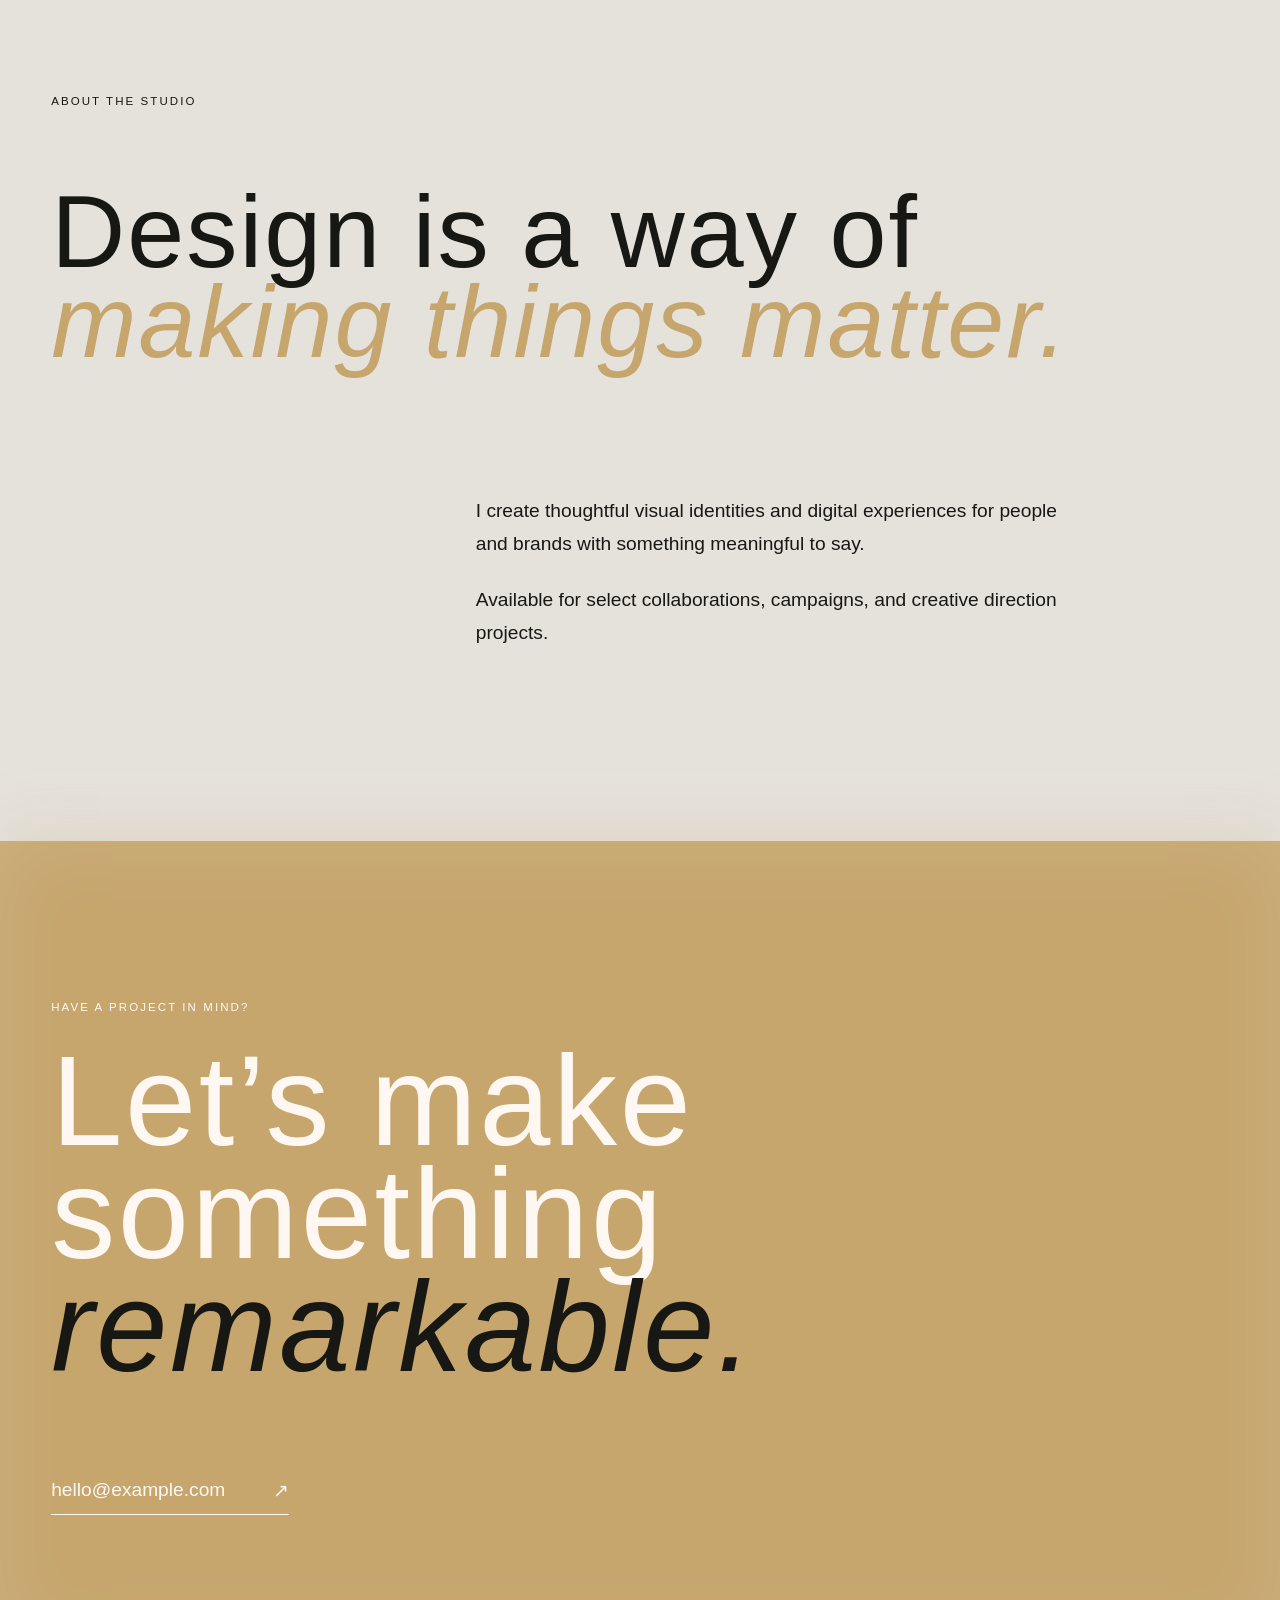
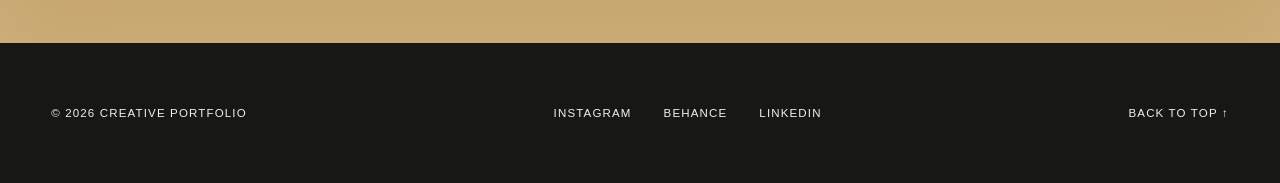
==== commit a41674d7: "Convert projects to rounded carousel" ====
--- a/index.html
+++ b/index.html
@@ -43,15 +43,25 @@
         <p class="eyebrow">Selected projects</p>
         <h2 id="work-title">A collection of<br>creative stories.</h2>
       </div>
-      <div class="gallery">
-        <figure class="project project--wide"><button class="project-image" type="button" data-image="images/project-1.jpg"><img src="images/project-1.jpg" alt="Portfolio project 1"><span class="view">View project <b>↗</b></span></button><figcaption><span>01</span><div><h3>Project One</h3><p>Brand identity · Art direction</p></div></figcaption></figure>
-        <figure class="project project--tall"><button class="project-image" type="button" data-image="images/project-2.jpg"><img src="images/project-2.jpg" alt="Portfolio project 2"><span class="view">View project <b>↗</b></span></button><figcaption><span>02</span><div><h3>Project Two</h3><p>Editorial · Campaign</p></div></figcaption></figure>
-        <figure class="project project--tall"><button class="project-image" type="button" data-image="images/project-3.jpg"><img src="images/project-3.jpg" alt="Portfolio project 3"><span class="view">View project <b>↗</b></span></button><figcaption><span>03</span><div><h3>Project Three</h3><p>Digital experience · UI</p></div></figcaption></figure>
-        <figure class="project project--wide"><button class="project-image" type="button" data-image="images/project-4.jpg"><img src="images/project-4.jpg" alt="Portfolio project 4"><span class="view">View project <b>↗</b></span></button><figcaption><span>04</span><div><h3>Project Four</h3><p>Packaging · Illustration</p></div></figcaption></figure>
-        <figure class="project project--wide"><button class="project-image" type="button" data-image="images/project-5.jpg"><img src="images/project-5.jpg" alt="Portfolio project 5"><span class="view">View project <b>↗</b></span></button><figcaption><span>05</span><div><h3>Project Five</h3><p>Motion · Social media</p></div></figcaption></figure>
-        <figure class="project project--tall"><button class="project-image" type="button" data-image="images/project-6.jpg"><img src="images/project-6.jpg" alt="Portfolio project 6"><span class="view">View project <b>↗</b></span></button><figcaption><span>06</span><div><h3>Project Six</h3><p>Brand strategy · Web</p></div></figcaption></figure>
-        <figure class="project project--video"><div class="project-image video-card"><video controls preload="metadata" playsinline aria-label="Story Matters video"><source src="videos/storymatters.mp4" type="video/mp4"></video></div><figcaption><span>07</span><div><h3>Story Matters</h3><p>Film · Brand story</p></div></figcaption></figure>
-        <figure class="project project--video"><div class="project-image video-card"><video controls preload="metadata" playsinline aria-label="Creative Reel video"><source src="videos/wreel_1_1.mp4" type="video/mp4"></video></div><figcaption><span>08</span><div><h3>Creative Reel</h3><p>Motion · Showreel</p></div></figcaption></figure>
+      <div class="project-carousel" aria-roledescription="carousel" aria-label="Selected projects" tabindex="0">
+        <div class="carousel-viewport">
+          <div class="carousel-track">
+            <figure class="project-slide"><button class="project-image" type="button" data-image="images/project-1.jpg"><img src="images/project-1.jpg" alt="Portfolio project 1"><span class="view">View project <b>↗</b></span></button><figcaption><span>01</span><div><h3>Project One</h3><p>Brand identity · Art direction</p></div></figcaption></figure>
+            <figure class="project-slide"><button class="project-image" type="button" data-image="images/project-2.jpg"><img src="images/project-2.jpg" alt="Portfolio project 2"><span class="view">View project <b>↗</b></span></button><figcaption><span>02</span><div><h3>Project Two</h3><p>Editorial · Campaign</p></div></figcaption></figure>
+            <figure class="project-slide"><button class="project-image" type="button" data-image="images/project-3.jpg"><img src="images/project-3.jpg" alt="Portfolio project 3"><span class="view">View project <b>↗</b></span></button><figcaption><span>03</span><div><h3>Project Three</h3><p>Digital experience · UI</p></div></figcaption></figure>
+            <figure class="project-slide"><button class="project-image" type="button" data-image="images/project-4.jpg"><img src="images/project-4.jpg" alt="Portfolio project 4"><span class="view">View project <b>↗</b></span></button><figcaption><span>04</span><div><h3>Project Four</h3><p>Packaging · Illustration</p></div></figcaption></figure>
+            <figure class="project-slide"><button class="project-image" type="button" data-image="images/project-5.jpg"><img src="images/project-5.jpg" alt="Portfolio project 5"><span class="view">View project <b>↗</b></span></button><figcaption><span>05</span><div><h3>Project Five</h3><p>Motion · Social media</p></div></figcaption></figure>
+            <figure class="project-slide"><button class="project-image" type="button" data-image="images/project-6.jpg"><img src="images/project-6.jpg" alt="Portfolio project 6"><span class="view">View project <b>↗</b></span></button><figcaption><span>06</span><div><h3>Project Six</h3><p>Brand strategy · Web</p></div></figcaption></figure>
+            <figure class="project-slide"><div class="project-image video-card"><video controls preload="metadata" playsinline aria-label="Story Matters video"><source src="videos/storymatters.mp4" type="video/mp4"></video></div><figcaption><span>07</span><div><h3>Story Matters</h3><p>Film · Brand story</p></div></figcaption></figure>
+            <figure class="project-slide"><div class="project-image video-card"><video controls preload="metadata" playsinline aria-label="Creative Reel video"><source src="videos/wreel_1_1.mp4" type="video/mp4"></video></div><figcaption><span>08</span><div><h3>Creative Reel</h3><p>Motion · Showreel</p></div></figcaption></figure>
+          </div>
+        </div>
+        <div class="carousel-controls">
+          <button class="carousel-button carousel-prev" type="button" aria-label="Previous project">←</button>
+          <div class="carousel-dots" aria-label="Choose a project"></div>
+          <button class="carousel-button carousel-next" type="button" aria-label="Next project">→</button>
+        </div>
+        <p class="carousel-status" aria-live="polite">Project 1 of 8</p>
       </div>
     </section>
 
--- a/styles.css
+++ b/styles.css
@@ -25,7 +25,7 @@
 .hero { min-height: calc(100vh - 88px); padding: 7vw 4vw 4vw; display: grid; grid-template-columns: minmax(0, 1.05fr) minmax(320px, .95fr); gap: clamp(3rem, 7vw, 8rem); align-items: center; overflow: hidden; color: var(--paper); }
 .hero-copy { position: relative; z-index: 1; }
 .eyebrow { margin: 0 0 2rem; font-size: .72rem; text-transform: uppercase; letter-spacing: .18em; }
-h1, h2 { margin: 0; font-family: var(--serif); font-weight: 400; letter-spacing: .04em; line-height: .88; }
+h1, h2 { margin: 0; font-family: var(--serif); font-weight: 400; letter-spacing: .02em; line-height: .88; }
 h1 { font-size: clamp(5rem, 10vw, 10rem); }
 h1 em, h2 em { color: var(--accent); font-weight: 400; }
 .hero-bottom { display: flex; align-items: end; justify-content: space-between; gap: 2rem; margin-top: 5rem; }
@@ -39,25 +39,32 @@
 .work { padding: 10rem 4vw; color: var(--paper); background: transparent; }
 .section-heading { display: flex; justify-content: space-between; align-items: end; margin-bottom: 7rem; }
 .section-heading h2 { font-size: clamp(3.2rem, 7vw, 7rem); text-shadow: 0 2px 12px rgba(0,0,0,.45); }
-.gallery { display: grid; grid-template-columns: repeat(12, 1fr); gap: 7rem 2rem; align-items: start; }
-.project { margin: 0; }
-.project--wide { grid-column: span 7; }
-.project--tall { grid-column: span 5; }
-.project--video { grid-column: span 4; }
-.project--tall:nth-child(2), .project--tall:nth-child(6) { margin-top: 8rem; }
-.project-image { position: relative; width: 100%; aspect-ratio: 4 / 3; padding: 0; overflow: hidden; border: 0; border-radius: 4px; background: transparent; cursor: zoom-in; transition: box-shadow .4s ease, transform .4s ease; }
-.project--tall .project-image, .project--video .project-image { aspect-ratio: 9 / 16; }
+.project-carousel { position: relative; }
+.carousel-viewport { overflow: hidden; border-radius: 2rem; }
+.carousel-track { display: flex; transition: transform .65s cubic-bezier(.22,.72,.2,1); will-change: transform; }
+.project-slide { flex: 0 0 100%; margin: 0; padding: 1rem; }
+.project-image { position: relative; width: 100%; aspect-ratio: 16 / 10; padding: 0; overflow: hidden; border: 1px solid rgba(243,240,233,.22); border-radius: 1.5rem; background: rgba(23,23,20,.3); cursor: zoom-in; transition: box-shadow .4s ease, transform .4s ease; }
 .project-image img { height: 100%; object-fit: cover; transition: transform .7s cubic-bezier(.2,.7,.2,1), filter .5s ease; }
-.project-image:hover { transform: translateY(-6px); box-shadow: 0 24px 65px var(--accent-glow), 0 20px 55px rgba(0,0,0,.38); }
-.project-image:hover img { transform: scale(1.035); filter: saturate(.8); }
-.video-card { width: min(100%, 480px); margin-inline: auto; cursor: default; background: #080808; }
+.project-image:hover { transform: translateY(-4px); box-shadow: 0 24px 65px var(--accent-glow), 0 20px 55px rgba(0,0,0,.38); }
+.project-image:hover img { transform: scale(1.025); filter: saturate(.8); }
+.project-slide:nth-child(2) .project-image, .project-slide:nth-child(6) .project-image { aspect-ratio: 4 / 5; }
+.project-slide:nth-child(7) .project-image, .project-slide:nth-child(8) .project-image { aspect-ratio: 16 / 9; }
+.video-card { width: 100%; margin-inline: auto; cursor: default; background: #080808; }
 .video-card video { width: 100%; height: 100%; display: block; object-fit: cover; background: #080808; }
 .view { position: absolute; inset: auto 1.2rem 1.2rem auto; display: flex; align-items: center; gap: 1rem; padding: .8rem 1rem; border-radius: 999px; background: var(--paper); color: var(--ink); font-size: .72rem; text-transform: uppercase; letter-spacing: .12em; transform: translateY(70px); transition: transform .35s ease; }
 .project-image:hover .view, .project-image:focus-visible .view { transform: translateY(0); }
-figcaption { display: flex; gap: 1.5rem; padding-top: 1.2rem; border-top: 1px solid var(--line); margin-top: 1rem; }
+figcaption { display: flex; gap: 1.5rem; padding: 1.2rem 1rem 0; }
 figcaption > span { font-size: .7rem; color: var(--accent); }
 figcaption h3 { margin: 0 0 .3rem; font-family: var(--serif); font-size: 1.5rem; }
 figcaption p { margin: 0; color: rgba(243,240,233,.68); font-size: .75rem; text-transform: uppercase; letter-spacing: .1em; }
+.carousel-controls { display: flex; align-items: center; justify-content: center; gap: 1.5rem; margin-top: 2rem; }
+.carousel-button { width: 48px; height: 48px; border: 1px solid rgba(243,240,233,.3); border-radius: 50%; background: transparent; cursor: pointer; transition: background .25s ease, color .25s ease, transform .25s ease; }
+.carousel-button:hover { background: var(--paper); color: var(--ink); transform: scale(1.06); }
+.carousel-button:focus-visible, .project-image:focus-visible { outline: 2px solid var(--accent); outline-offset: 4px; }
+.carousel-dots { display: flex; gap: .55rem; }
+.carousel-dot { width: 7px; height: 7px; padding: 0; border: 0; border-radius: 50%; background: rgba(243,240,233,.35); cursor: pointer; transition: width .25s ease, background .25s ease; }
+.carousel-dot.is-active { width: 28px; border-radius: 999px; background: var(--accent); }
+.carousel-status { position: absolute; width: 1px; height: 1px; overflow: hidden; clip: rect(0,0,0,0); }
 .about { padding: 12rem 4vw; display: grid; grid-template-columns: 1fr 2fr; gap: 3rem; background: rgba(243,240,233,.94); color: var(--ink); }
 .about .eyebrow { grid-column: 1; }
 .about h2 { grid-column: 1 / -1; font-size: clamp(3.5rem, 8vw, 8rem); }
@@ -96,10 +103,13 @@
   .hero-caption { left: 1.4rem; right: 1.4rem; bottom: 1.4rem; }
   .work { padding-top: 7rem; padding-bottom: 7rem; }
   .section-heading { display: block; margin-bottom: 4rem; }
-  .gallery { display: block; }
-  .project { margin-bottom: 5rem; }
-  .project--tall:nth-child(2), .project--tall:nth-child(6) { margin-top: 0; }
+  .carousel-viewport { border-radius: 1.25rem; }
+  .project-slide { padding: .5rem; }
+  .project-image { border-radius: 1rem; }
+  .project-slide:nth-child(2) .project-image, .project-slide:nth-child(6) .project-image { aspect-ratio: 16 / 10; }
+  .project-slide:nth-child(7) .project-image, .project-slide:nth-child(8) .project-image { aspect-ratio: 16 / 10; }
   .view { transform: none; }
+  .carousel-controls { margin-top: 1.5rem; }
   .about { display: block; padding-top: 8rem; padding-bottom: 8rem; }
   .about h2 { margin-bottom: 4rem; }
   .about-copy { margin-top: 0; }
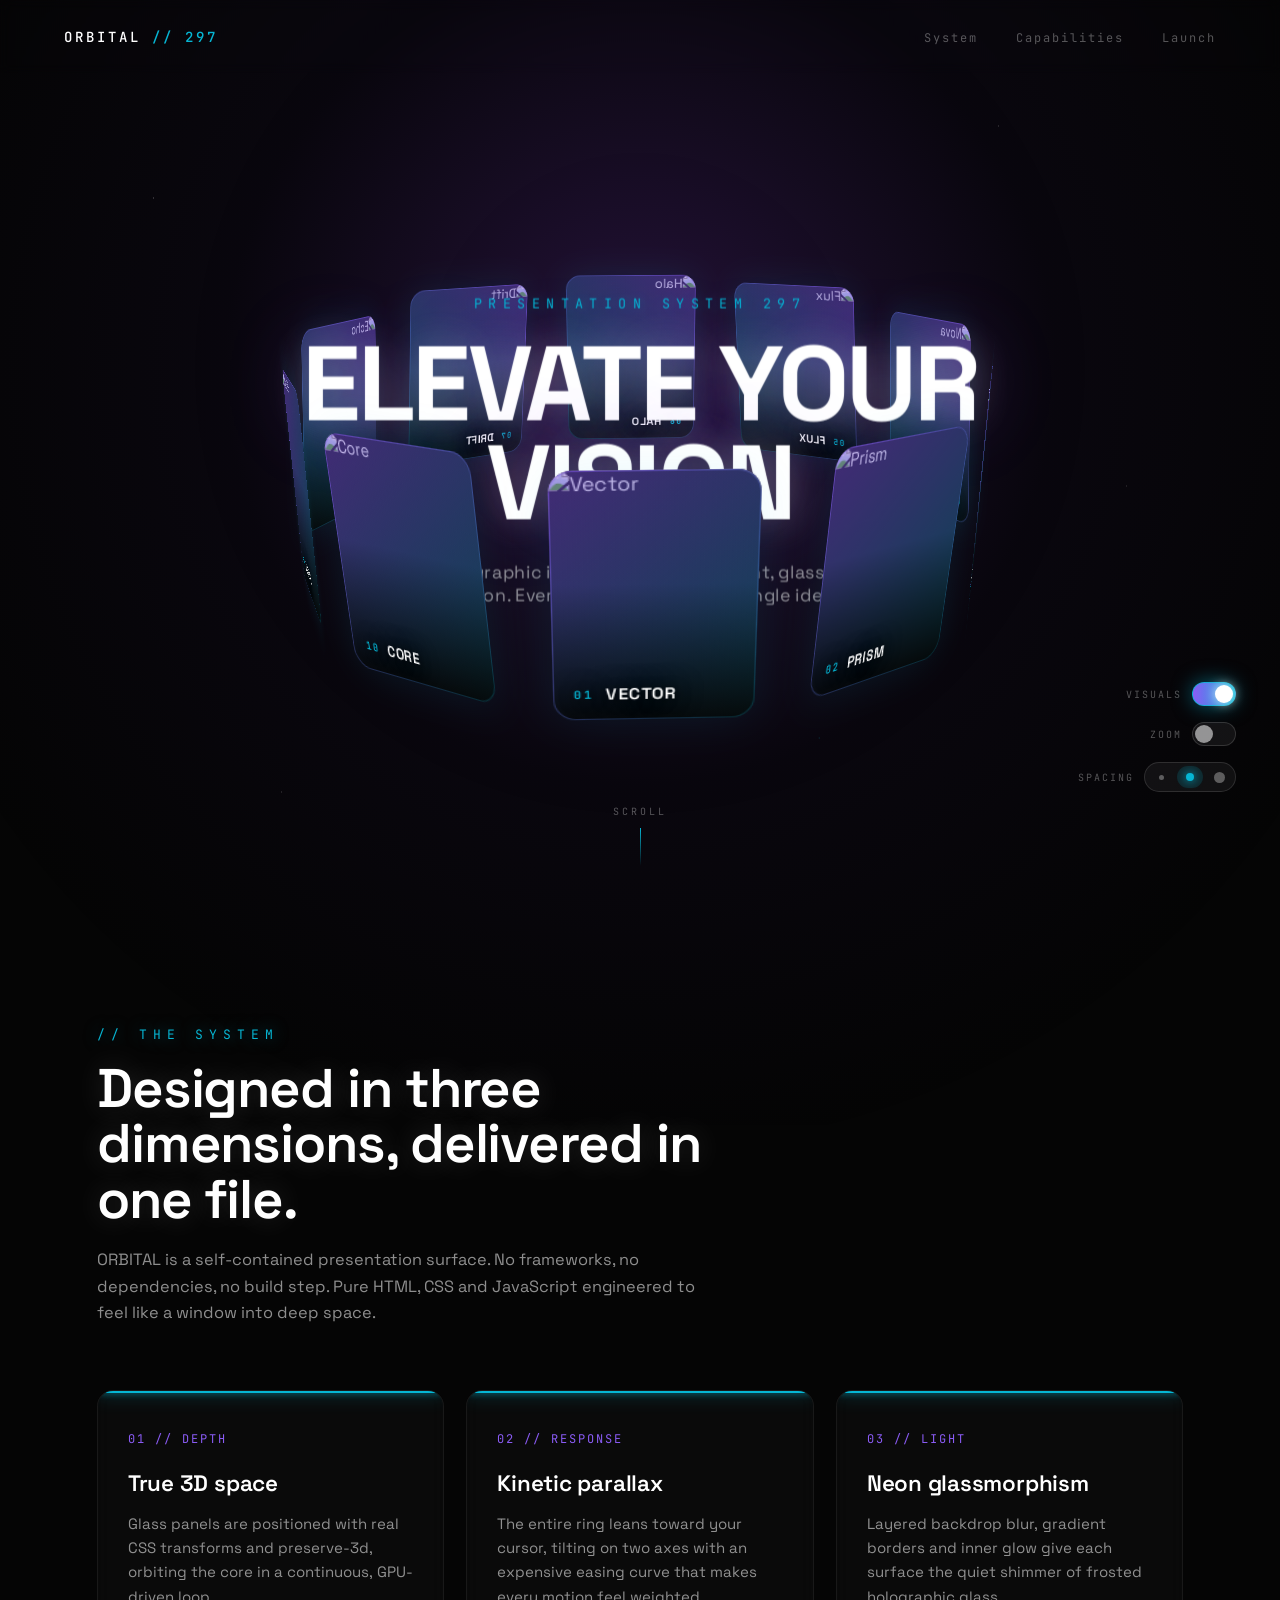
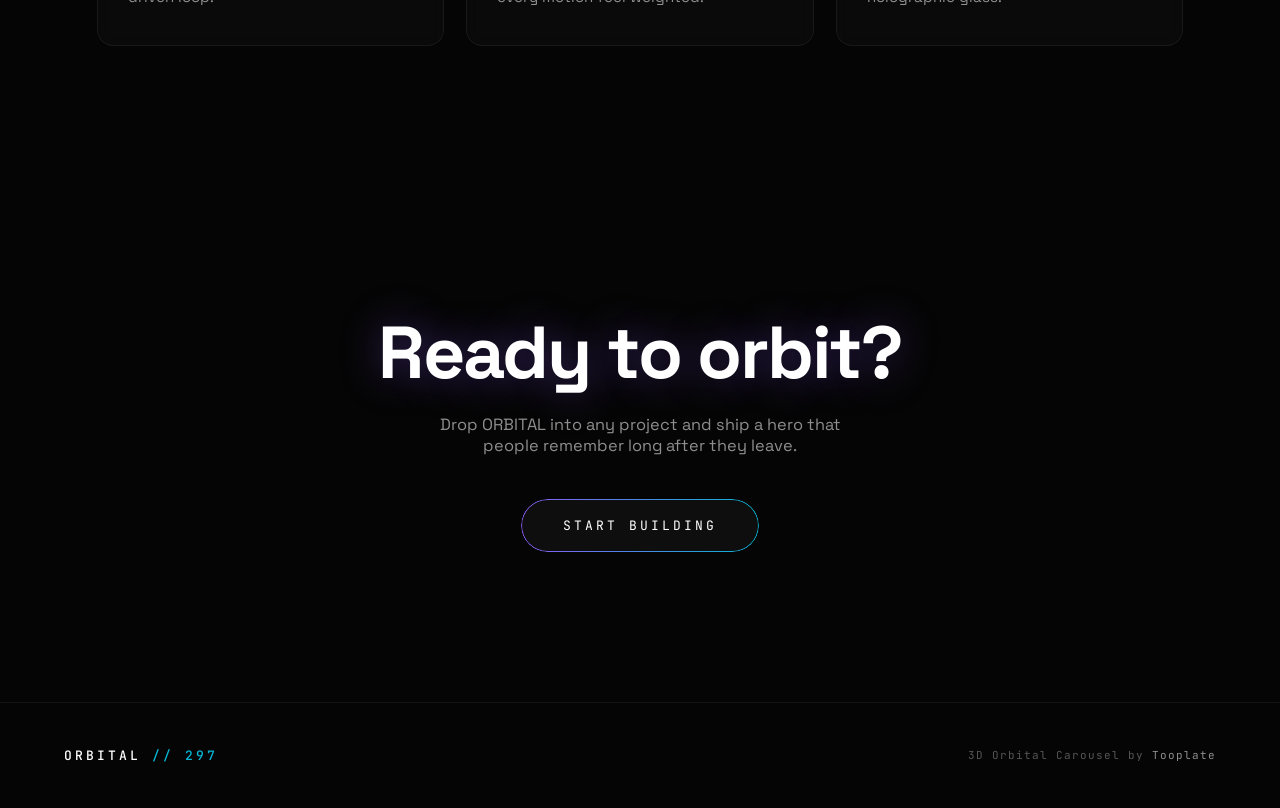
==== commit 6ac307d5: "Integrate orbital 3D carousel" ====
--- a/index.html
+++ b/index.html
@@ -1,86 +1,281 @@
 <!DOCTYPE html>
 <html lang="en">
 <head>
-  <meta charset="UTF-8">
-  <meta name="viewport" content="width=device-width, initial-scale=1.0">
-  <meta name="description" content="A curated graphic design portfolio.">
-  <meta http-equiv="Content-Security-Policy" content="default-src 'self'; style-src 'self' https://fonts.googleapis.com; font-src 'self' https://fonts.gstatic.com; img-src 'self' data:; media-src 'self'; script-src 'self'; connect-src 'self'; object-src 'none'; base-uri 'none'; form-action 'self' mailto:; frame-ancestors 'none'; upgrade-insecure-requests">
-  <meta http-equiv="Referrer-Policy" content="strict-origin-when-cross-origin">
-  <meta http-equiv="Permissions-Policy" content="camera=(), microphone=(), geolocation=()">
-  <title>youcefstudio</title>
-  <link rel="icon" href="favicon.png" type="image/png">
-  <link rel="preconnect" href="https://api.fontshare.com">
-  <link href="https://api.fontshare.com/v2/css?f[]=coolvetica@400&display=swap" rel="stylesheet">
-  <link rel="stylesheet" href="styles.css?v=267da24">
+<meta charset="UTF-8">
+<meta name="viewport" content="width=device-width, initial-scale=1.0">
+<title>Orbital 3D Carousel by Tooplate</title>
+
+<!--
+
+    Tooplate 2167 Orbital
+
+    https://www.tooplate.com/view/2167-orbital
+
+    Free HTML CSS Template
+
+-->
+
+<link rel="preconnect" href="https://fonts.googleapis.com">
+<link rel="preconnect" href="https://fonts.gstatic.com" crossorigin>
+<link href="https://fonts.googleapis.com/css2?family=Space+Grotesk:wght@400;500;600;700&family=JetBrains+Mono:wght@400;500&display=swap" rel="stylesheet">
+<link rel="stylesheet" href="tooplate-2167-orbital-style.css">
 </head>
-<body>
-  <header class="site-header">
-    <a class="brand" href="#top" aria-label="Home">A<span>.</span></a>
-    <button class="menu-toggle" type="button" aria-expanded="false" aria-controls="main-navigation"><span></span><span></span><span class="sr-only">Toggle navigation</span></button>
-    <nav id="main-navigation" aria-label="Main navigation">
-      <a href="#work">Work</a><a href="#about">About</a><a href="#contact">Contact</a>
-    </nav>
-  </header>
-
-  <main id="top">
-    <section class="hero" aria-labelledby="hero-title">
-      <div class="hero-copy">
-        <p class="eyebrow">Independent creative studio · 2026</p>
-        <h1 id="hero-title">Small spaces.<br><em>Big ideas.</em></h1>
-        <div class="hero-bottom">
-          <p>Thoughtful identities, art direction, and digital experiences for brands with something meaningful to say.</p>
-          <a class="scroll-link" href="#work">Explore selected work <span>↓</span></a>
+
+<body class="visuals-on">
+
+<div class="aura"></div>
+<div class="stars"></div>
+
+<nav class="nav">
+  <div class="logo"><a href="#" class="logo">ORBITAL <span>// 297</span></a></div>
+  <ul class="nav-links">
+    <li><a href="#system">System</a></li>
+    <li><a href="#capabilities">Capabilities</a></li>
+    <li><a href="#launch">Launch</a></li>
+  </ul>
+  <button class="menu-toggle" aria-label="Open menu" aria-expanded="false">
+    <span></span><span></span><span></span>
+  </button>
+</nav>
+
+<div class="mobile-menu">
+  <a href="#system">System</a>
+  <a href="#capabilities">Capabilities</a>
+  <a href="#launch">Launch</a>
+</div>
+
+<header class="hero">
+  <div class="stage">
+    <div class="parallax">
+      <div class="ring-tilt">
+        <div class="ring" id="ring">
+
+          <div class="panel">
+            <div class="panel-face panel-face--text">
+              <div class="p-num">01</div>
+              <div>
+                <div class="p-label">VECTOR</div>
+                <div class="p-meta">AXIS-X</div>
+              </div>
+            </div>
+            <div class="panel-face panel-face--image">
+              <img src="images/orbital/image-01.jpg" alt="Vector" loading="lazy">
+              <div class="panel-scrim"></div>
+              <div class="panel-cap"><span class="p-num">01</span>VECTOR</div>
+            </div>
+          </div>
+
+          <div class="panel">
+            <div class="panel-face panel-face--text">
+              <div class="p-num">02</div>
+              <div>
+                <div class="p-label">PRISM</div>
+                <div class="p-meta">SPECTRA</div>
+              </div>
+            </div>
+            <div class="panel-face panel-face--image">
+              <img src="images/orbital/image-02.jpg" alt="Prism" loading="lazy">
+              <div class="panel-scrim"></div>
+              <div class="panel-cap"><span class="p-num">02</span>PRISM</div>
+            </div>
+          </div>
+
+          <div class="panel">
+            <div class="panel-face panel-face--text">
+              <div class="p-num">03</div>
+              <div>
+                <div class="p-label">PULSE</div>
+                <div class="p-meta">120 BPM</div>
+              </div>
+            </div>
+            <div class="panel-face panel-face--image">
+              <img src="images/orbital/image-03.jpg" alt="Pulse" loading="lazy">
+              <div class="panel-scrim"></div>
+              <div class="panel-cap"><span class="p-num">03</span>PULSE</div>
+            </div>
+          </div>
+
+          <div class="panel">
+            <div class="panel-face panel-face--text">
+              <div class="p-num">04</div>
+              <div>
+                <div class="p-label">NOVA</div>
+                <div class="p-meta">IGNITION</div>
+              </div>
+            </div>
+            <div class="panel-face panel-face--image">
+              <img src="images/orbital/image-04.jpg" alt="Nova" loading="lazy">
+              <div class="panel-scrim"></div>
+              <div class="panel-cap"><span class="p-num">04</span>NOVA</div>
+            </div>
+          </div>
+
+          <div class="panel">
+            <div class="panel-face panel-face--text">
+              <div class="p-num">05</div>
+              <div>
+                <div class="p-label">FLUX</div>
+                <div class="p-meta">STREAM</div>
+              </div>
+            </div>
+            <div class="panel-face panel-face--image">
+              <img src="images/orbital/image-05.jpg" alt="Flux" loading="lazy">
+              <div class="panel-scrim"></div>
+              <div class="panel-cap"><span class="p-num">05</span>FLUX</div>
+            </div>
+          </div>
+
+          <div class="panel">
+            <div class="panel-face panel-face--text">
+              <div class="p-num">06</div>
+              <div>
+                <div class="p-label">HALO</div>
+                <div class="p-meta">RADIANT</div>
+              </div>
+            </div>
+            <div class="panel-face panel-face--image">
+              <img src="images/orbital/image-06.jpg" alt="Halo" loading="lazy">
+              <div class="panel-scrim"></div>
+              <div class="panel-cap"><span class="p-num">06</span>HALO</div>
+            </div>
+          </div>
+
+          <div class="panel">
+            <div class="panel-face panel-face--text">
+              <div class="p-num">07</div>
+              <div>
+                <div class="p-label">DRIFT</div>
+                <div class="p-meta">ZERO-G</div>
+              </div>
+            </div>
+            <div class="panel-face panel-face--image">
+              <img src="images/orbital/image-07.jpg" alt="Drift" loading="lazy">
+              <div class="panel-scrim"></div>
+              <div class="panel-cap"><span class="p-num">07</span>DRIFT</div>
+            </div>
+          </div>
+
+          <div class="panel">
+            <div class="panel-face panel-face--text">
+              <div class="p-num">08</div>
+              <div>
+                <div class="p-label">ECHO</div>
+                <div class="p-meta">RESONANT</div>
+              </div>
+            </div>
+            <div class="panel-face panel-face--image">
+              <img src="images/orbital/image-08.jpg" alt="Echo" loading="lazy">
+              <div class="panel-scrim"></div>
+              <div class="panel-cap"><span class="p-num">08</span>ECHO</div>
+            </div>
+          </div>
+
+          <div class="panel">
+            <div class="panel-face panel-face--text">
+              <div class="p-num">09</div>
+              <div>
+                <div class="p-label">ZENITH</div>
+                <div class="p-meta">APEX</div>
+              </div>
+            </div>
+            <div class="panel-face panel-face--image">
+              <img src="images/orbital/image-09.jpg" alt="Zenith" loading="lazy">
+              <div class="panel-scrim"></div>
+              <div class="panel-cap"><span class="p-num">09</span>ZENITH</div>
+            </div>
+          </div>
+
+          <div class="panel">
+            <div class="panel-face panel-face--text">
+              <div class="p-num">10</div>
+              <div>
+                <div class="p-label">CORE</div>
+                <div class="p-meta">CENTER</div>
+              </div>
+            </div>
+            <div class="panel-face panel-face--image">
+              <img src="images/orbital/image-10.jpg" alt="Core" loading="lazy">
+              <div class="panel-scrim"></div>
+              <div class="panel-cap"><span class="p-num">10</span>CORE</div>
+            </div>
+          </div>
+
         </div>
       </div>
-      <div class="hero-media" aria-label="Featured creative project">
-        <img src="images/project-1.jpg" alt="Featured creative project">
-        <div class="hero-caption"><span>Featured work</span><span>01 / 08</span></div>
+      <div class="hero-text">
+        <div class="eyebrow">PRESENTATION SYSTEM 297</div>
+        <h1>ELEVATE YOUR VISION</h1>
+        <p>A holographic interface built from light, glass and motion. Everything here orbits a single idea.</p>
       </div>
-    </section>
-
-    <section class="work" id="work" aria-labelledby="work-title">
-      <div class="section-heading">
-        <p class="eyebrow">Selected projects</p>
-        <h2 id="work-title">A collection of<br>creative stories.</h2>
+    </div>
+  </div>
+  <div class="hero-controls">
+    <div class="ctrl">
+      <span class="ctrl-label">VISUALS</span>
+      <button class="switch" id="visualsSwitch" role="switch" aria-checked="true" aria-label="Toggle image visuals">
+        <span class="knob"></span>
+      </button>
+    </div>
+    <div class="ctrl">
+      <span class="ctrl-label">ZOOM</span>
+      <button class="switch" id="zoomSwitch" role="switch" aria-checked="false" aria-label="Zoom ring 24 percent larger">
+        <span class="knob"></span>
+      </button>
+    </div>
+    <div class="ctrl">
+      <span class="ctrl-label">SPACING</span>
+      <div class="spacing" role="group" aria-label="Ring spacing">
+        <button class="spacing-step" data-space="0" aria-label="Tight spacing"><i></i></button>
+        <button class="spacing-step is-active" data-space="1" aria-label="Default spacing"><i></i></button>
+        <button class="spacing-step" data-space="2" aria-label="Wide spacing"><i></i></button>
       </div>
-      <div class="project-carousel" aria-roledescription="carousel" aria-label="Selected projects" tabindex="0">
-        <div class="carousel-viewport">
-          <div class="carousel-track">
-            <figure class="project-slide"><button class="project-image" type="button" data-image="images/project-1.jpg"><img src="images/project-1.jpg" alt="Portfolio project 1"><span class="view">View project <b>↗</b></span></button><figcaption><span>01</span><div><h3>Project One</h3><p>Brand identity · Art direction</p></div></figcaption></figure>
-            <figure class="project-slide"><button class="project-image" type="button" data-image="images/project-2.jpg"><img src="images/project-2.jpg" alt="Portfolio project 2"><span class="view">View project <b>↗</b></span></button><figcaption><span>02</span><div><h3>Project Two</h3><p>Editorial · Campaign</p></div></figcaption></figure>
-            <figure class="project-slide"><button class="project-image" type="button" data-image="images/project-3.jpg"><img src="images/project-3.jpg" alt="Portfolio project 3"><span class="view">View project <b>↗</b></span></button><figcaption><span>03</span><div><h3>Project Three</h3><p>Digital experience · UI</p></div></figcaption></figure>
-            <figure class="project-slide"><button class="project-image" type="button" data-image="images/project-4.jpg"><img src="images/project-4.jpg" alt="Portfolio project 4"><span class="view">View project <b>↗</b></span></button><figcaption><span>04</span><div><h3>Project Four</h3><p>Packaging · Illustration</p></div></figcaption></figure>
-            <figure class="project-slide"><button class="project-image" type="button" data-image="images/project-5.jpg"><img src="images/project-5.jpg" alt="Portfolio project 5"><span class="view">View project <b>↗</b></span></button><figcaption><span>05</span><div><h3>Project Five</h3><p>Motion · Social media</p></div></figcaption></figure>
-            <figure class="project-slide"><button class="project-image" type="button" data-image="images/project-6.jpg"><img src="images/project-6.jpg" alt="Portfolio project 6"><span class="view">View project <b>↗</b></span></button><figcaption><span>06</span><div><h3>Project Six</h3><p>Brand strategy · Web</p></div></figcaption></figure>
-            <figure class="project-slide"><div class="project-image video-card"><video controls preload="metadata" playsinline aria-label="Story Matters video"><source src="videos/storymatters.mp4" type="video/mp4"></video></div><figcaption><span>07</span><div><h3>Story Matters</h3><p>Film · Brand story</p></div></figcaption></figure>
-            <figure class="project-slide"><div class="project-image video-card"><video controls preload="metadata" playsinline aria-label="Creative Reel video"><source src="videos/wreel_1_1.mp4" type="video/mp4"></video></div><figcaption><span>08</span><div><h3>Creative Reel</h3><p>Motion · Showreel</p></div></figcaption></figure>
-          </div>
-        </div>
-        <div class="carousel-controls">
-          <button class="carousel-button carousel-prev" type="button" aria-label="Previous project">←</button>
-          <div class="carousel-dots" aria-label="Choose a project"></div>
-          <button class="carousel-button carousel-next" type="button" aria-label="Next project">→</button>
-        </div>
-        <p class="carousel-status" aria-live="polite">Project 1 of 8</p>
-      </div>
-    </section>
-
-    <section class="about" id="about" aria-labelledby="about-title">
-      <p class="eyebrow">About the studio</p>
-      <h2 id="about-title">Design is a way of<br><em>making things matter.</em></h2>
-      <div class="about-copy"><p>I create thoughtful visual identities and digital experiences for people and brands with something meaningful to say.</p><p>Available for select collaborations, campaigns, and creative direction projects.</p></div>
-    </section>
-
-    <section class="contact" id="contact" aria-labelledby="contact-title">
-      <p class="eyebrow">Have a project in mind?</p>
-      <h2 id="contact-title">Let’s make<br>something <em>remarkable.</em></h2>
-      <a href="mailto:hello@example.com">hello@example.com <span>↗</span></a>
-    </section>
-  </main>
-
-  <footer><p>© <span id="year"></span> Creative Portfolio</p><div><a href="#">Instagram</a><a href="#">Behance</a><a href="#">LinkedIn</a></div><a href="#top">Back to top ↑</a></footer>
-
-  <dialog class="lightbox" aria-label="Project image preview"><button class="lightbox-close" type="button" aria-label="Close image">×</button><img src="" alt=""></dialog>
-  <script src="script.js"></script>
+    </div>
+  </div>
+  <div class="scroll-cue">
+    <span>SCROLL</span>
+    <div class="line"></div>
+  </div>
+</header>
+
+<section class="section" id="system">
+  <div class="section-head reveal">
+    <div class="eyebrow">// THE SYSTEM</div>
+    <h2>Designed in three dimensions, delivered in one file.</h2>
+    <p>ORBITAL is a self-contained presentation surface. No frameworks, no dependencies, no build step. Pure HTML, CSS and JavaScript engineered to feel like a window into deep space.</p>
+  </div>
+  <div class="features" id="capabilities">
+    <div class="feature reveal">
+      <div class="f-index">01 // DEPTH</div>
+      <h3>True 3D space</h3>
+      <p>Glass panels are positioned with real CSS transforms and preserve-3d, orbiting the core in a continuous, GPU-driven loop.</p>
+    </div>
+    <div class="feature reveal">
+      <div class="f-index">02 // RESPONSE</div>
+      <h3>Kinetic parallax</h3>
+      <p>The entire ring leans toward your cursor, tilting on two axes with an expensive easing curve that makes every motion feel weighted.</p>
+    </div>
+    <div class="feature reveal">
+      <div class="f-index">03 // LIGHT</div>
+      <h3>Neon glassmorphism</h3>
+      <p>Layered backdrop blur, gradient borders and inner glow give each surface the quiet shimmer of frosted holographic glass.</p>
+    </div>
+  </div>
+</section>
+
+<section class="cta" id="launch">
+  <div class="reveal">
+    <h2>Ready to orbit?</h2>
+    <p>Drop ORBITAL into any project and ship a hero that people remember long after they leave.</p>
+    <a href="#" class="btn">START BUILDING</a>
+  </div>
+</section>
+
+<footer class="footer">
+  <div class="logo"><a href="#" class="logo">ORBITAL <span>// 297</span></a></div>
+  <div class="credit">3D Orbital Carousel by <a href="https://www.tooplate.com" rel="nofollow noopener" target="_blank">Tooplate</a></div>
+</footer>
+
+<script src="tooplate-2167-orbital-script.js"></script>
+
 </body>
 </html>
--- a/tooplate-2167-orbital-style.css
+++ b/tooplate-2167-orbital-style.css
@@ -0,0 +1,657 @@
+/*
+
+    Tooplate 2167 Orbital
+
+    https://www.tooplate.com/view/2167-orbital
+
+    Free HTML CSS Template
+
+*/
+
+/* ORBITAL // 297 - Void and Neon presentation template */
+
+:root {
+  --void: #050505;
+  --violet: #8b5cf6;
+  --cyan: #06b6d4;
+  --white: #ffffff;
+  --dim: rgba(255, 255, 255, 0.55);
+  --faint: rgba(255, 255, 255, 0.32);
+  --ease: cubic-bezier(0.16, 1, 0.3, 1);
+  --ring-radius: 360px;
+}
+
+* { margin: 0; padding: 0; box-sizing: border-box; }
+
+html { scroll-behavior: smooth; }
+
+body {
+  background: var(--void);
+  color: var(--white);
+  font-family: 'Space Grotesk', sans-serif;
+  overflow-x: hidden;
+  -webkit-font-smoothing: antialiased;
+}
+
+a { color: inherit; text-decoration: none; }
+
+/* Ambient void layers */
+.aura {
+  position: fixed;
+  inset: -25%;
+  background: radial-gradient(circle at 50% 44%, rgba(58, 28, 92, 0.6), rgba(24, 12, 46, 0.22) 34%, transparent 64%);
+  z-index: 0;
+  pointer-events: none;
+  animation: drift 20s ease-in-out infinite alternate;
+}
+
+.stars {
+  position: fixed;
+  inset: 0;
+  z-index: 0;
+  pointer-events: none;
+  opacity: 0.5;
+  background-image:
+    radial-gradient(1px 1px at 12% 22%, rgba(255, 255, 255, 0.7), transparent),
+    radial-gradient(1px 1px at 78% 14%, rgba(255, 255, 255, 0.5), transparent),
+    radial-gradient(1px 1px at 34% 68%, rgba(139, 92, 246, 0.6), transparent),
+    radial-gradient(1px 1px at 64% 82%, rgba(6, 182, 212, 0.5), transparent),
+    radial-gradient(1px 1px at 88% 54%, rgba(255, 255, 255, 0.4), transparent),
+    radial-gradient(1px 1px at 22% 88%, rgba(255, 255, 255, 0.45), transparent),
+    radial-gradient(1px 1px at 50% 32%, rgba(255, 255, 255, 0.3), transparent);
+}
+
+@keyframes drift {
+  from { transform: translate3d(-2%, -1%, 0) scale(1); }
+  to { transform: translate3d(2%, 3%, 0) scale(1.14); }
+}
+
+/* Navigation */
+.nav {
+  position: fixed;
+  top: 0; left: 0; right: 0;
+  z-index: 50;
+  display: flex;
+  align-items: center;
+  justify-content: space-between;
+  padding: 26px clamp(20px, 5vw, 64px);
+  backdrop-filter: blur(6px);
+}
+
+.logo {
+  font-family: 'JetBrains Mono', monospace;
+  font-size: 14px;
+  font-weight: 500;
+  letter-spacing: 3px;
+  color: var(--white);
+}
+.logo span { color: var(--cyan); }
+
+.nav-links {
+  display: flex;
+  gap: 38px;
+  list-style: none;
+  align-items: center;
+}
+.nav-links a {
+  font-family: 'JetBrains Mono', monospace;
+  font-size: 12px;
+  letter-spacing: 2px;
+  color: var(--faint);
+  transition: color 0.5s var(--ease), text-shadow 0.5s var(--ease);
+  position: relative;
+}
+.nav-links a::before {
+  content: '';
+  width: 4px; height: 4px;
+  border-radius: 50%;
+  background: var(--cyan);
+  position: absolute;
+  left: -12px; top: 50%;
+  transform: translateY(-50%) scale(0);
+  transition: transform 0.5s var(--ease);
+  box-shadow: 0 0 8px var(--cyan);
+}
+.nav-links a:hover {
+  color: var(--white);
+  text-shadow: 0 0 14px rgba(6, 182, 212, 0.7);
+}
+.nav-links a:hover::before { transform: translateY(-50%) scale(1); }
+
+.menu-toggle {
+  display: none;
+  flex-direction: column;
+  gap: 5px;
+  background: none;
+  border: none;
+  cursor: pointer;
+  padding: 6px;
+}
+.menu-toggle span {
+  width: 24px; height: 2px;
+  background: var(--white);
+  transition: transform 0.4s var(--ease), opacity 0.4s var(--ease);
+}
+
+/* Mobile menu overlay */
+.mobile-menu {
+  position: fixed;
+  inset: 0;
+  z-index: 49;
+  background: rgba(5, 5, 5, 0.96);
+  backdrop-filter: blur(16px);
+  display: flex;
+  flex-direction: column;
+  align-items: center;
+  justify-content: center;
+  gap: 30px;
+  padding: 80px 24px;
+  overflow-y: auto;
+  opacity: 0;
+  visibility: hidden;
+  transition: opacity 0.5s var(--ease), visibility 0.5s var(--ease);
+}
+.mobile-menu.open { opacity: 1; visibility: visible; }
+.mobile-menu a {
+  font-family: 'JetBrains Mono', monospace;
+  font-size: 20px;
+  letter-spacing: 3px;
+  color: var(--dim);
+  transition: color 0.4s var(--ease);
+}
+.mobile-menu a:hover { color: var(--cyan); }
+
+/* Hero with orbital ring */
+.hero {
+  position: relative;
+  z-index: 2;
+  height: 100vh;
+  min-height: 640px;
+  display: flex;
+  align-items: center;
+  justify-content: center;
+}
+
+.stage {
+  position: absolute;
+  inset: 0;
+  display: flex;
+  align-items: center;
+  justify-content: center;
+  perspective: 1300px;
+  cursor: grab;
+  touch-action: pan-y;
+  user-select: none;
+  -webkit-user-select: none;
+}
+.stage.dragging { cursor: grabbing; }
+.stage.dragging .panel { cursor: grabbing; }
+
+.parallax {
+  position: relative;
+  width: 1px; height: 1px;
+  transform-style: preserve-3d;
+  transition: transform 0.6s var(--ease);
+}
+
+.hero-text {
+  position: absolute;
+  top: 50%; left: 50%;
+  transform: translate(-50%, -50%) translateZ(40px);
+  text-align: center;
+  width: 90vw;
+  max-width: 760px;
+  pointer-events: none;
+}
+.eyebrow {
+  font-family: 'JetBrains Mono', monospace;
+  font-size: clamp(10px, 1.4vw, 13px);
+  letter-spacing: 6px;
+  color: var(--cyan);
+  text-shadow: 0 0 16px rgba(6, 182, 212, 0.6);
+  margin-bottom: 22px;
+}
+.hero-text h1 {
+  font-size: clamp(2.8rem, 9vw, 6.4rem);
+  font-weight: 700;
+  line-height: 0.94;
+  letter-spacing: -0.03em;
+  color: var(--white);
+  text-shadow: 0 0 38px rgba(255, 255, 255, 0.28), 0 0 80px rgba(139, 92, 246, 0.32);
+}
+.hero-text p {
+  margin-top: 26px;
+  font-size: clamp(0.92rem, 2vw, 1.08rem);
+  color: var(--dim);
+  letter-spacing: 0.4px;
+  max-width: 440px;
+  margin-left: auto;
+  margin-right: auto;
+}
+
+/* The orbital ring */
+.ring-tilt {
+  position: absolute;
+  top: 0; left: 0;
+  transform-style: preserve-3d;
+  transform: rotateX(var(--tiltX, -20deg)) scale3d(var(--zoom, 1), var(--zoom, 1), var(--zoom, 1));
+  transition: transform 0.8s var(--ease);
+}
+.ring {
+  position: absolute;
+  top: 0; left: 0;
+  transform-style: preserve-3d;
+  will-change: transform;
+}
+
+.panel {
+  position: absolute;
+  top: 0; left: 0;
+  width: 158px;
+  height: 210px;
+  margin-left: -79px;
+  margin-top: -105px;
+  border-radius: 18px;
+  background: rgba(255, 255, 255, 0.035);
+  backdrop-filter: blur(9px);
+  -webkit-backdrop-filter: blur(8px);
+  box-shadow: inset 0 0 34px rgba(139, 92, 246, 0.16), 0 0 42px rgba(6, 182, 212, 0.1);
+  transform: rotateY(var(--ry)) translateZ(var(--tz)) rotateZ(var(--rz)) scale(var(--s, 1));
+  transition: transform 0.7s var(--ease), box-shadow 0.7s var(--ease);
+  cursor: pointer;
+}
+/* 1px gradient border via masked pseudo element */
+.panel::after {
+  content: '';
+  position: absolute;
+  inset: 0;
+  border-radius: inherit;
+  padding: 1px;
+  background: linear-gradient(to bottom right, rgba(139, 92, 246, 0.5), rgba(6, 182, 212, 0.2));
+  -webkit-mask: linear-gradient(#fff 0 0) content-box, linear-gradient(#fff 0 0);
+  -webkit-mask-composite: xor;
+  mask-composite: exclude;
+  transition: background 0.7s var(--ease), opacity 0.7s var(--ease);
+}
+.panel:hover {
+  --s: 1.1;
+  box-shadow: inset 0 0 44px rgba(139, 92, 246, 0.3), 0 0 60px rgba(6, 182, 212, 0.4);
+}
+.panel:hover::after {
+  background: linear-gradient(to bottom right, rgba(139, 92, 246, 0.95), rgba(6, 182, 212, 0.7));
+}
+.panel .p-num {
+  font-family: 'JetBrains Mono', monospace;
+  font-size: 10px;
+  letter-spacing: 2px;
+  color: var(--cyan);
+}
+.panel .p-label {
+  font-size: 14px;
+  font-weight: 600;
+  letter-spacing: 0.5px;
+}
+.panel .p-meta {
+  font-family: 'JetBrains Mono', monospace;
+  font-size: 9px;
+  letter-spacing: 1px;
+  color: var(--faint);
+}
+
+/* Two stacked faces per panel, crossfaded by the toggle with a staggered delay */
+.panel-face {
+  position: absolute;
+  inset: 0;
+  border-radius: inherit;
+  transition: opacity 0.8s var(--ease);
+  transition-delay: calc(var(--i, 0) * 0.045s);
+}
+.panel-face--text {
+  padding: 18px;
+  display: flex;
+  flex-direction: column;
+  justify-content: space-between;
+  opacity: 1;
+}
+.panel-face--image {
+  overflow: hidden;
+  opacity: 0;
+  background: linear-gradient(140deg, #1a1030, #0a1f26);
+}
+.panel-face--image img {
+  width: 100%;
+  height: 100%;
+  object-fit: cover;
+  display: block;
+  transform: scale(1.08);
+  transition: transform 1.3s var(--ease);
+  transition-delay: calc(var(--i, 0) * 0.045s);
+}
+.panel-scrim {
+  position: absolute;
+  inset: 0;
+  background:
+    linear-gradient(to top, rgba(5, 5, 5, 0.92), rgba(5, 5, 5, 0.08) 56%),
+    linear-gradient(140deg, rgba(139, 92, 246, 0.4), rgba(6, 182, 212, 0.28));
+  transition: opacity 0.6s var(--ease);
+}
+.panel:hover .panel-scrim { opacity: 0; }
+.panel-cap {
+  position: absolute;
+  bottom: 14px;
+  left: 16px;
+  right: 16px;
+  display: flex;
+  align-items: center;
+  gap: 9px;
+  font-size: 14px;
+  font-weight: 600;
+  letter-spacing: 0.5px;
+  color: var(--white);
+  text-shadow: 0 2px 12px rgba(0, 0, 0, 0.95), 0 0 22px rgba(0, 0, 0, 0.7);
+}
+
+/* Toggle ON state */
+.visuals-on .panel-face--text { opacity: 0; }
+.visuals-on .panel-face--image { opacity: 1; }
+.visuals-on .panel-face--image img { transform: scale(1); }
+
+/* HUD controls docked bottom right */
+.hero-controls {
+  position: absolute;
+  right: clamp(18px, 4vw, 44px);
+  bottom: clamp(80px, 12vh, 110px);
+  z-index: 5;
+  display: flex;
+  flex-direction: column;
+  align-items: flex-end;
+  gap: 16px;
+}
+.ctrl {
+  display: flex;
+  align-items: center;
+  gap: 10px;
+}
+.ctrl-label {
+  font-family: 'JetBrains Mono', monospace;
+  font-size: 10px;
+  letter-spacing: 2px;
+  color: var(--faint);
+}
+.switch {
+  position: relative;
+  width: 44px;
+  height: 24px;
+  border-radius: 24px;
+  background: rgba(255, 255, 255, 0.06);
+  border: 1px solid rgba(255, 255, 255, 0.14);
+  cursor: pointer;
+  padding: 0;
+  transition: background 0.6s var(--ease), border-color 0.6s var(--ease), box-shadow 0.6s var(--ease);
+}
+.switch .knob {
+  position: absolute;
+  top: 2px;
+  left: 2px;
+  width: 18px;
+  height: 18px;
+  border-radius: 50%;
+  background: var(--dim);
+  transition: transform 0.6s var(--ease), background 0.6s var(--ease), box-shadow 0.6s var(--ease);
+}
+.switch[aria-checked="true"] {
+  background: linear-gradient(to right, var(--violet), var(--cyan));
+  border-color: rgba(6, 182, 212, 0.8);
+  box-shadow: 0 0 20px rgba(6, 182, 212, 0.5);
+}
+.switch[aria-checked="true"] .knob {
+  transform: translateX(20px);
+  background: var(--white);
+  box-shadow: 0 0 12px rgba(255, 255, 255, 0.9);
+}
+.switch:focus-visible {
+  outline: 2px solid var(--cyan);
+  outline-offset: 4px;
+}
+
+/* 3 step ring spacing */
+.spacing {
+  display: flex;
+  gap: 3px;
+  padding: 3px;
+  border-radius: 24px;
+  background: rgba(255, 255, 255, 0.05);
+  border: 1px solid rgba(255, 255, 255, 0.12);
+}
+.spacing-step {
+  width: 26px;
+  height: 22px;
+  display: flex;
+  align-items: center;
+  justify-content: center;
+  background: none;
+  border: none;
+  border-radius: 18px;
+  cursor: pointer;
+  transition: background 0.5s var(--ease);
+}
+.spacing-step i {
+  display: block;
+  border-radius: 50%;
+  background: var(--faint);
+  transition: background 0.5s var(--ease), box-shadow 0.5s var(--ease);
+}
+.spacing-step:nth-child(1) i { width: 5px; height: 5px; }
+.spacing-step:nth-child(2) i { width: 8px; height: 8px; }
+.spacing-step:nth-child(3) i { width: 11px; height: 11px; }
+.spacing-step.is-active { background: rgba(6, 182, 212, 0.14); }
+.spacing-step.is-active i { background: var(--cyan); box-shadow: 0 0 10px var(--cyan); }
+.spacing-step:focus-visible { outline: 2px solid var(--cyan); outline-offset: 2px; }
+
+.scroll-cue {
+  position: absolute;
+  bottom: 34px; left: 50%;
+  transform: translateX(-50%);
+  z-index: 3;
+  font-family: 'JetBrains Mono', monospace;
+  font-size: 10px;
+  letter-spacing: 3px;
+  color: var(--faint);
+  display: flex;
+  flex-direction: column;
+  align-items: center;
+  gap: 10px;
+}
+.scroll-cue .line {
+  width: 1px; height: 38px;
+  background: linear-gradient(var(--cyan), transparent);
+  animation: pulse-line 2.4s ease-in-out infinite;
+}
+@keyframes pulse-line {
+  0%, 100% { opacity: 0.3; }
+  50% { opacity: 1; }
+}
+
+/* Content sections */
+.section {
+  position: relative;
+  z-index: 2;
+  padding: clamp(90px, 14vh, 160px) clamp(20px, 6vw, 90px);
+  max-width: 1240px;
+  margin: 0 auto;
+}
+.section-head {
+  margin-bottom: 64px;
+  max-width: 620px;
+}
+.section-head .eyebrow { text-align: left; margin-bottom: 18px; }
+.section-head h2 {
+  font-size: clamp(2rem, 5vw, 3.4rem);
+  font-weight: 600;
+  line-height: 1.02;
+  letter-spacing: -0.02em;
+  text-shadow: 0 0 30px rgba(255, 255, 255, 0.16);
+}
+.section-head p {
+  margin-top: 20px;
+  color: var(--dim);
+  font-size: 1.02rem;
+  line-height: 1.6;
+}
+
+.features {
+  display: grid;
+  grid-template-columns: repeat(3, 1fr);
+  gap: 22px;
+}
+.feature {
+  position: relative;
+  padding: 40px 30px 36px;
+  border-radius: 16px;
+  background: rgba(255, 255, 255, 0.025);
+  border: 1px solid rgba(255, 255, 255, 0.06);
+  backdrop-filter: blur(8px);
+  overflow: hidden;
+  transition: transform 0.7s var(--ease), background 0.7s var(--ease);
+}
+.feature::before {
+  content: '';
+  position: absolute;
+  top: 0; left: 0; right: 0;
+  height: 2px;
+  background: var(--cyan);
+  box-shadow: 0 0 18px var(--cyan), 0 0 6px var(--cyan);
+  animation: pulse-top 3.2s ease-in-out infinite;
+}
+.feature:nth-child(2)::before { animation-delay: 1s; }
+.feature:nth-child(3)::before { animation-delay: 2s; }
+@keyframes pulse-top {
+  0%, 100% { opacity: 0.35; }
+  50% { opacity: 1; }
+}
+.feature:hover {
+  transform: translateY(-6px);
+  background: rgba(255, 255, 255, 0.05);
+}
+.feature .f-index {
+  font-family: 'JetBrains Mono', monospace;
+  font-size: 12px;
+  letter-spacing: 2px;
+  color: var(--violet);
+  margin-bottom: 22px;
+}
+.feature h3 {
+  font-size: 1.4rem;
+  font-weight: 600;
+  margin-bottom: 14px;
+  letter-spacing: -0.01em;
+}
+.feature p {
+  color: var(--dim);
+  font-size: 0.94rem;
+  line-height: 1.62;
+}
+
+/* Closing call to action */
+.cta {
+  position: relative;
+  z-index: 2;
+  text-align: center;
+  padding: clamp(100px, 16vh, 180px) 24px;
+}
+.cta h2 {
+  font-size: clamp(2.2rem, 7vw, 4.6rem);
+  font-weight: 700;
+  letter-spacing: -0.03em;
+  line-height: 1;
+  text-shadow: 0 0 40px rgba(139, 92, 246, 0.4);
+}
+.cta p {
+  margin: 24px auto 42px;
+  max-width: 460px;
+  color: var(--dim);
+  font-size: 1.02rem;
+}
+.btn {
+  display: inline-block;
+  position: relative;
+  font-family: 'JetBrains Mono', monospace;
+  font-size: 13px;
+  letter-spacing: 3px;
+  padding: 18px 42px;
+  border-radius: 50px;
+  color: var(--white);
+  background: rgba(255, 255, 255, 0.04);
+  border: 1px solid transparent;
+  background-clip: padding-box;
+  transition: transform 0.6s var(--ease), box-shadow 0.6s var(--ease);
+  overflow: hidden;
+}
+.btn::after {
+  content: '';
+  position: absolute;
+  inset: 0;
+  border-radius: inherit;
+  padding: 1px;
+  background: linear-gradient(to right, var(--violet), var(--cyan));
+  -webkit-mask: linear-gradient(#fff 0 0) content-box, linear-gradient(#fff 0 0);
+  -webkit-mask-composite: xor;
+  mask-composite: exclude;
+}
+.btn:hover {
+  transform: translateY(-3px) scale(1.04);
+  box-shadow: 0 0 40px rgba(139, 92, 246, 0.5), 0 0 18px rgba(6, 182, 212, 0.4);
+}
+
+/* Footer */
+.footer {
+  position: relative;
+  z-index: 2;
+  border-top: 1px solid rgba(255, 255, 255, 0.06);
+  padding: 44px clamp(20px, 6vw, 64px);
+  display: flex;
+  align-items: center;
+  justify-content: space-between;
+  flex-wrap: wrap;
+  gap: 16px;
+}
+.footer .logo { font-size: 13px; }
+.footer .credit {
+  font-family: 'JetBrains Mono', monospace;
+  font-size: 11px;
+  letter-spacing: 1px;
+  color: var(--faint);
+}
+.footer .credit a { color: var(--dim); transition: color 0.4s var(--ease); }
+.footer .credit a:hover { color: var(--cyan); }
+
+/* Scroll reveal */
+.reveal {
+  opacity: 0;
+  transform: translateY(34px);
+  transition: opacity 1s var(--ease), transform 1s var(--ease);
+}
+.reveal.visible {
+  opacity: 1;
+  transform: translateY(0);
+}
+
+/* Responsive */
+@media (max-width: 900px) {
+  .features { grid-template-columns: 1fr; }
+}
+@media (max-width: 720px) {
+  .nav-links { display: none; }
+  .menu-toggle { display: flex; }
+  :root { --ring-radius: 220px; }
+  .panel { width: 124px; height: 168px; margin-left: -62px; margin-top: -84px; }
+  .ring-tilt { --tiltX: -14deg; }
+}
+
+/* Reduced motion */
+@media (prefers-reduced-motion: reduce) {
+  .aura, .ring, .scroll-cue .line, .feature::before { animation: none; }
+  .parallax { transition: none; }
+  .reveal { opacity: 1; transform: none; transition: none; }
+  html { scroll-behavior: auto; }
+}
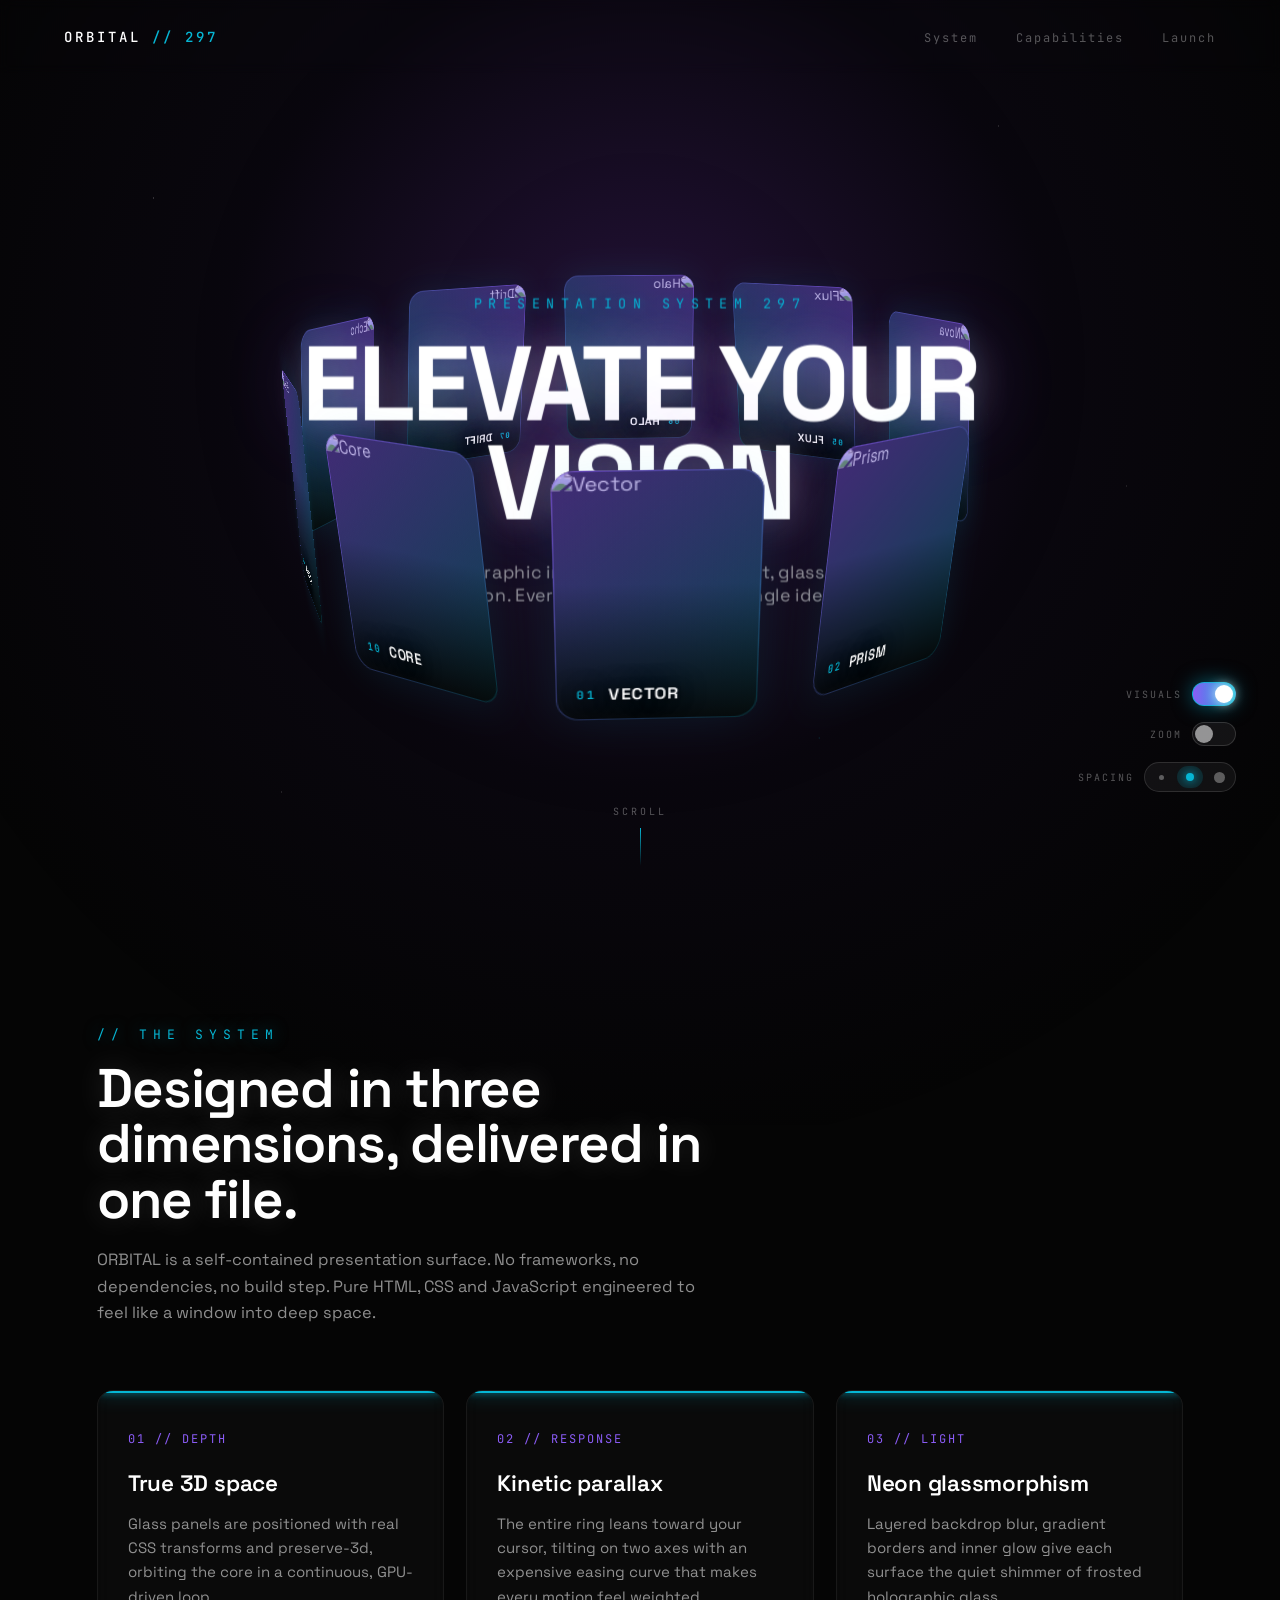
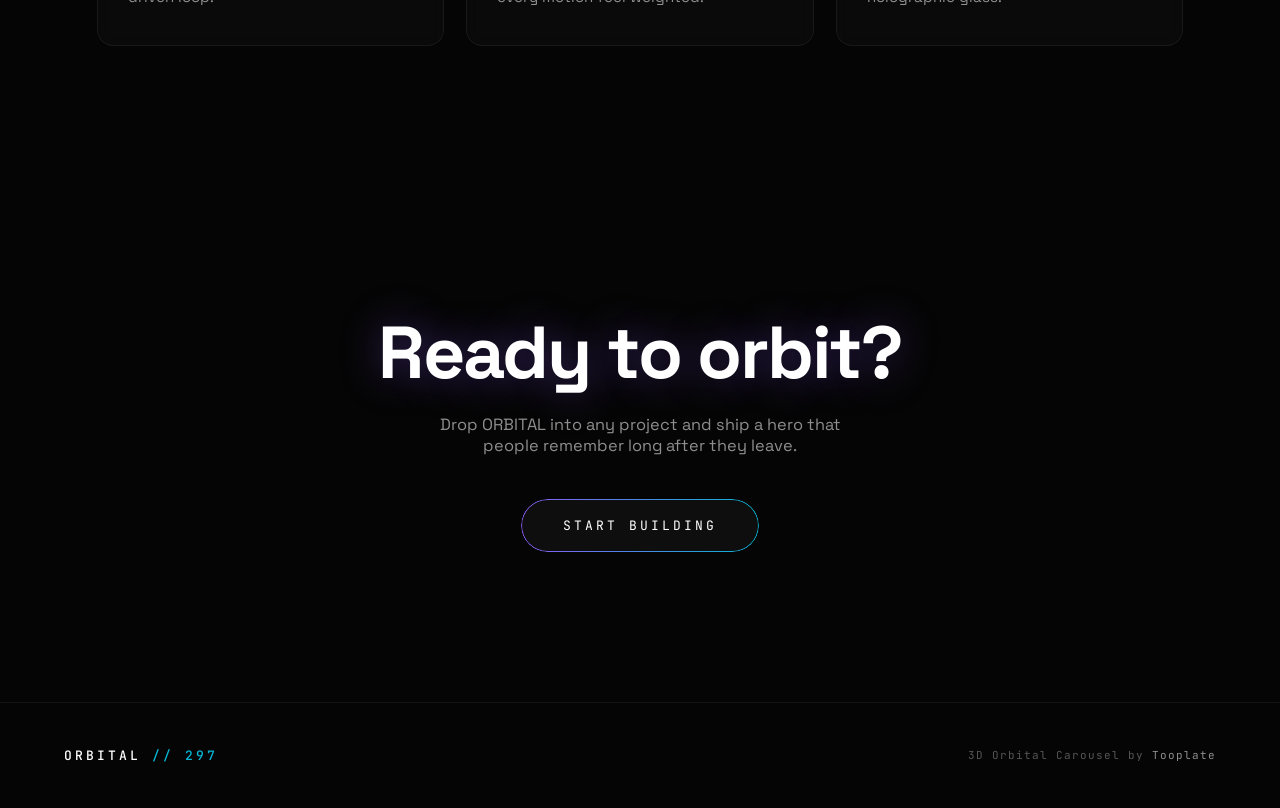
==== commit 03a02685: "Use repository image URLs for carousel" ====
--- a/index.html
+++ b/index.html
@@ -59,7 +59,7 @@
               </div>
             </div>
             <div class="panel-face panel-face--image">
-              <img src="images/orbital/image-01.jpg" alt="Vector" loading="lazy">
+              <img src="https://raw.githubusercontent.com/youcef-cell/ycfgg-portfolio/main/images/orbital/image-01.jpg" alt="Vector" loading="lazy">
               <div class="panel-scrim"></div>
               <div class="panel-cap"><span class="p-num">01</span>VECTOR</div>
             </div>
@@ -74,7 +74,7 @@
               </div>
             </div>
             <div class="panel-face panel-face--image">
-              <img src="images/orbital/image-02.jpg" alt="Prism" loading="lazy">
+              <img src="https://raw.githubusercontent.com/youcef-cell/ycfgg-portfolio/main/images/orbital/image-02.jpg" alt="Prism" loading="lazy">
               <div class="panel-scrim"></div>
               <div class="panel-cap"><span class="p-num">02</span>PRISM</div>
             </div>
@@ -89,7 +89,7 @@
               </div>
             </div>
             <div class="panel-face panel-face--image">
-              <img src="images/orbital/image-03.jpg" alt="Pulse" loading="lazy">
+              <img src="https://raw.githubusercontent.com/youcef-cell/ycfgg-portfolio/main/images/orbital/image-03.jpg" alt="Pulse" loading="lazy">
               <div class="panel-scrim"></div>
               <div class="panel-cap"><span class="p-num">03</span>PULSE</div>
             </div>
@@ -104,7 +104,7 @@
               </div>
             </div>
             <div class="panel-face panel-face--image">
-              <img src="images/orbital/image-04.jpg" alt="Nova" loading="lazy">
+              <img src="https://raw.githubusercontent.com/youcef-cell/ycfgg-portfolio/main/images/orbital/image-04.jpg" alt="Nova" loading="lazy">
               <div class="panel-scrim"></div>
               <div class="panel-cap"><span class="p-num">04</span>NOVA</div>
             </div>
@@ -119,7 +119,7 @@
               </div>
             </div>
             <div class="panel-face panel-face--image">
-              <img src="images/orbital/image-05.jpg" alt="Flux" loading="lazy">
+              <img src="https://raw.githubusercontent.com/youcef-cell/ycfgg-portfolio/main/images/orbital/image-05.jpg" alt="Flux" loading="lazy">
               <div class="panel-scrim"></div>
               <div class="panel-cap"><span class="p-num">05</span>FLUX</div>
             </div>
@@ -134,7 +134,7 @@
               </div>
             </div>
             <div class="panel-face panel-face--image">
-              <img src="images/orbital/image-06.jpg" alt="Halo" loading="lazy">
+              <img src="https://raw.githubusercontent.com/youcef-cell/ycfgg-portfolio/main/images/orbital/image-06.jpg" alt="Halo" loading="lazy">
               <div class="panel-scrim"></div>
               <div class="panel-cap"><span class="p-num">06</span>HALO</div>
             </div>
@@ -149,7 +149,7 @@
               </div>
             </div>
             <div class="panel-face panel-face--image">
-              <img src="images/orbital/image-07.jpg" alt="Drift" loading="lazy">
+              <img src="https://raw.githubusercontent.com/youcef-cell/ycfgg-portfolio/main/images/orbital/image-07.jpg" alt="Drift" loading="lazy">
               <div class="panel-scrim"></div>
               <div class="panel-cap"><span class="p-num">07</span>DRIFT</div>
             </div>
@@ -164,7 +164,7 @@
               </div>
             </div>
             <div class="panel-face panel-face--image">
-              <img src="images/orbital/image-08.jpg" alt="Echo" loading="lazy">
+              <img src="https://raw.githubusercontent.com/youcef-cell/ycfgg-portfolio/main/images/orbital/image-08.jpg" alt="Echo" loading="lazy">
               <div class="panel-scrim"></div>
               <div class="panel-cap"><span class="p-num">08</span>ECHO</div>
             </div>
@@ -179,7 +179,7 @@
               </div>
             </div>
             <div class="panel-face panel-face--image">
-              <img src="images/orbital/image-09.jpg" alt="Zenith" loading="lazy">
+              <img src="https://raw.githubusercontent.com/youcef-cell/ycfgg-portfolio/main/images/orbital/image-09.jpg" alt="Zenith" loading="lazy">
               <div class="panel-scrim"></div>
               <div class="panel-cap"><span class="p-num">09</span>ZENITH</div>
             </div>
@@ -194,7 +194,7 @@
               </div>
             </div>
             <div class="panel-face panel-face--image">
-              <img src="images/orbital/image-10.jpg" alt="Core" loading="lazy">
+              <img src="https://raw.githubusercontent.com/youcef-cell/ycfgg-portfolio/main/images/orbital/image-10.jpg" alt="Core" loading="lazy">
               <div class="panel-scrim"></div>
               <div class="panel-cap"><span class="p-num">10</span>CORE</div>
             </div>
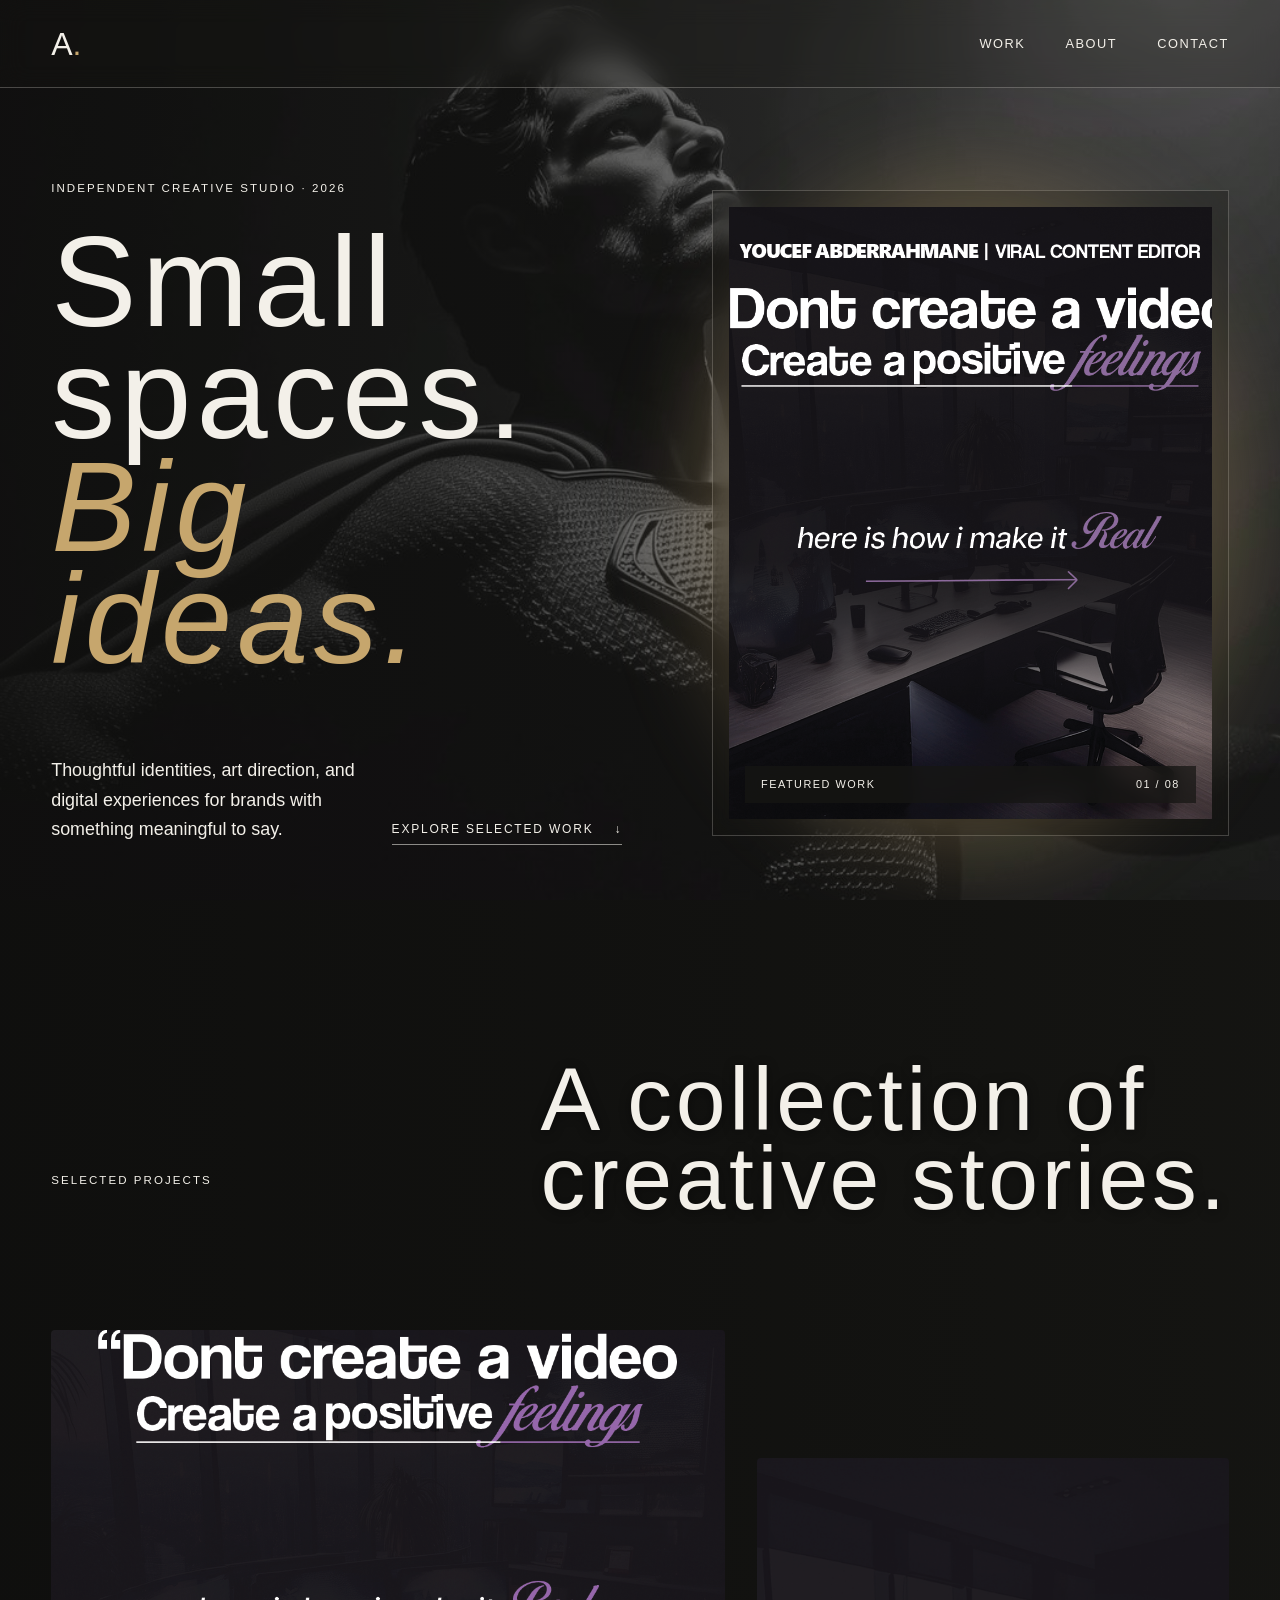
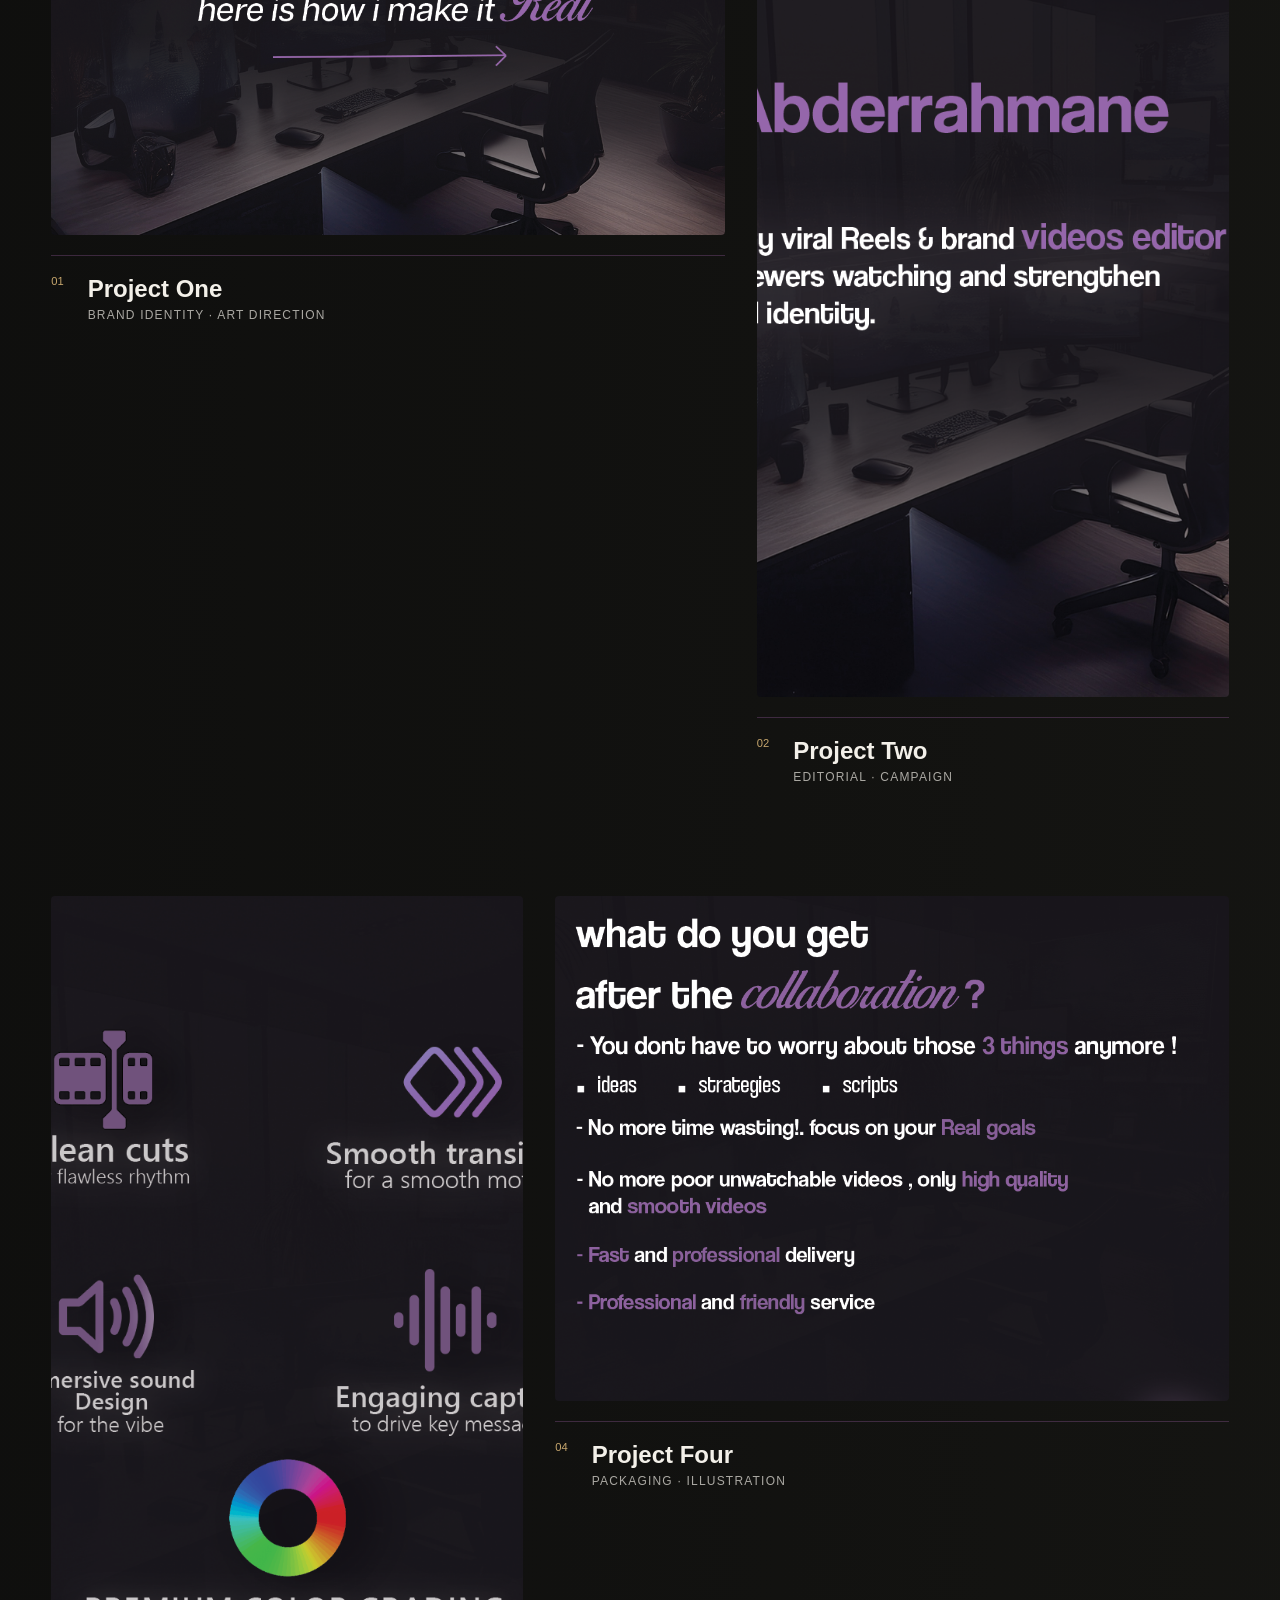
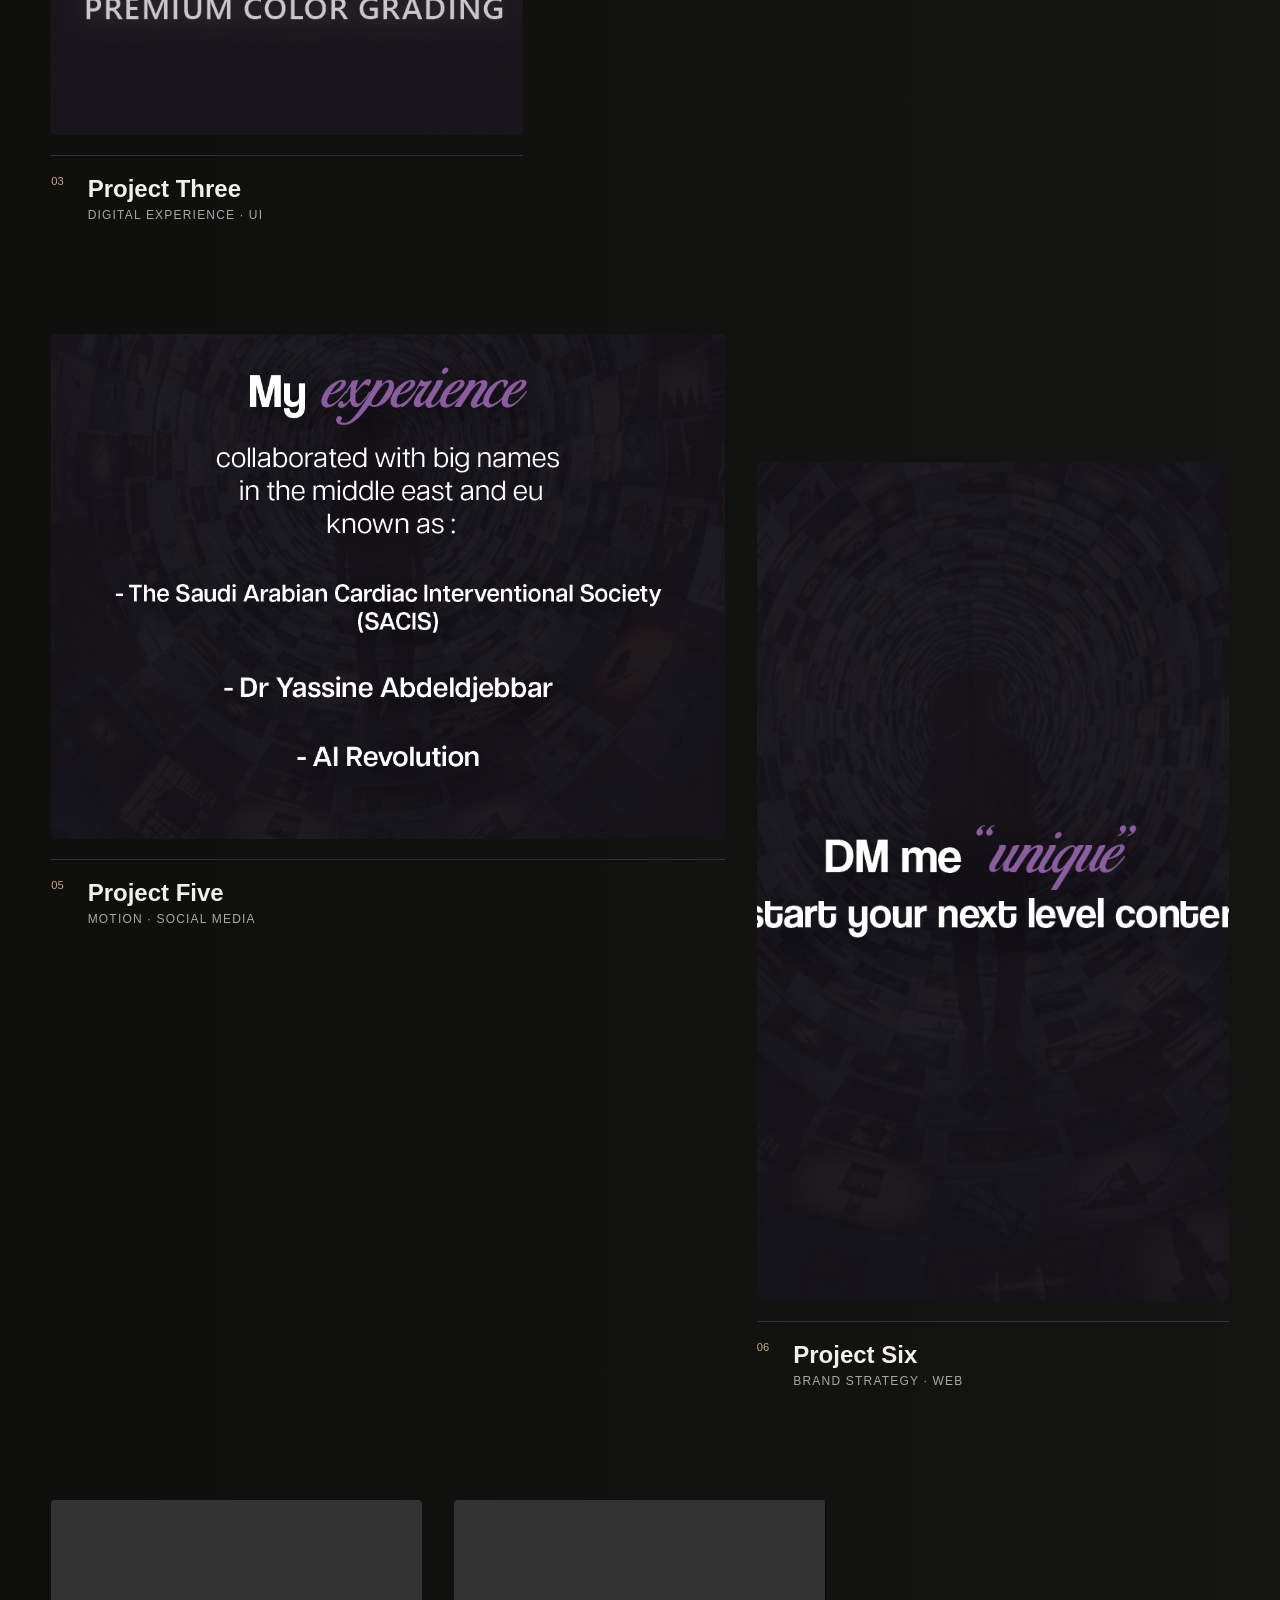
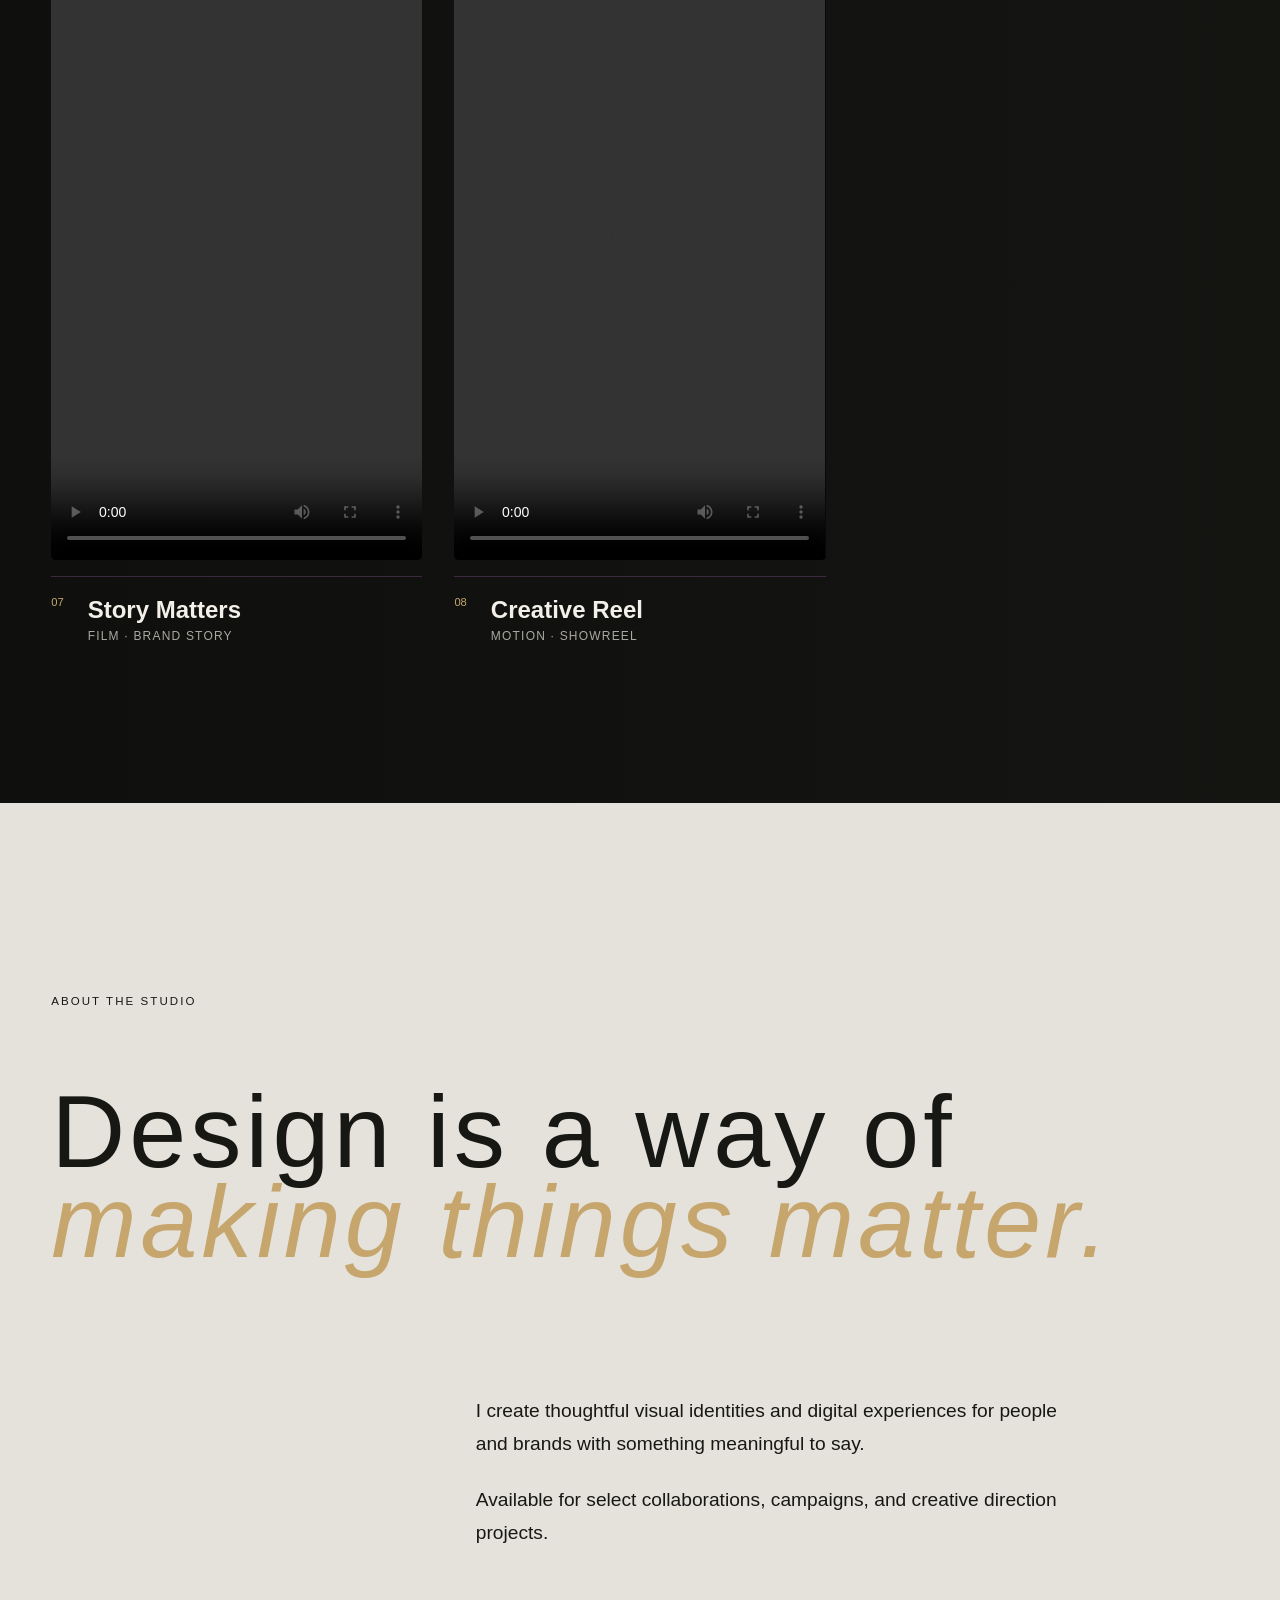
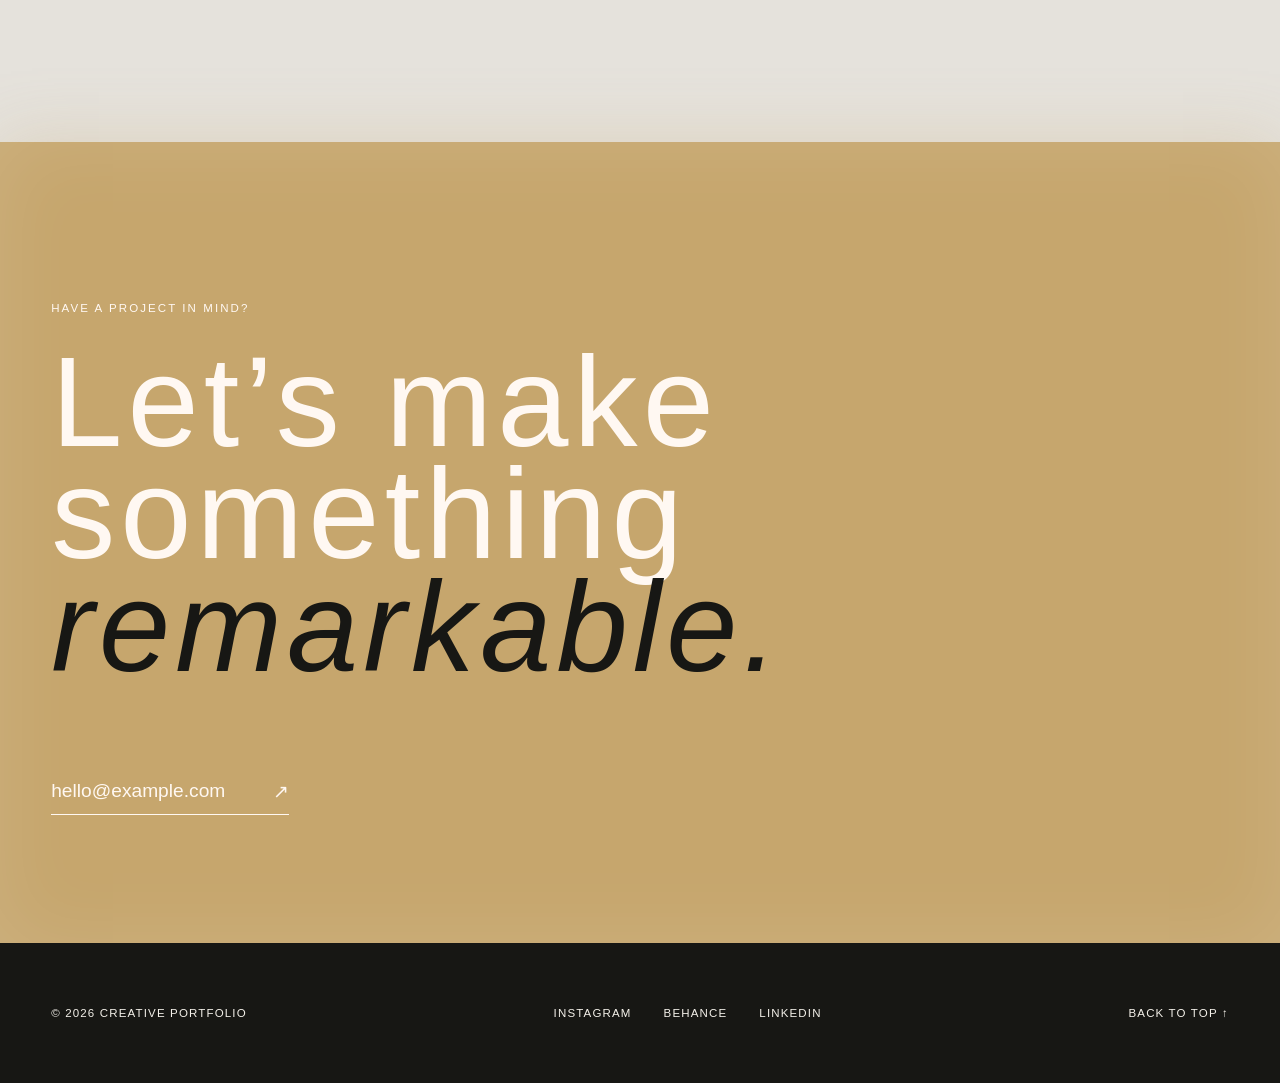
==== commit b1a0e807: "Restore original luxury portfolio" ====
--- a/index.html
+++ b/index.html
@@ -1,281 +1,76 @@
 <!DOCTYPE html>
 <html lang="en">
 <head>
-<meta charset="UTF-8">
-<meta name="viewport" content="width=device-width, initial-scale=1.0">
-<title>Orbital 3D Carousel by Tooplate</title>
+  <meta charset="UTF-8">
+  <meta name="viewport" content="width=device-width, initial-scale=1.0">
+  <meta name="description" content="A curated graphic design portfolio.">
+  <meta http-equiv="Content-Security-Policy" content="default-src 'self'; style-src 'self' https://fonts.googleapis.com; font-src 'self' https://fonts.gstatic.com; img-src 'self' data:; media-src 'self'; script-src 'self'; connect-src 'self'; object-src 'none'; base-uri 'none'; form-action 'self' mailto:; frame-ancestors 'none'; upgrade-insecure-requests">
+  <meta http-equiv="Referrer-Policy" content="strict-origin-when-cross-origin">
+  <meta http-equiv="Permissions-Policy" content="camera=(), microphone=(), geolocation=()">
+  <title>youcefstudio</title>
+  <link rel="icon" href="favicon.png" type="image/png">
+  <link rel="preconnect" href="https://api.fontshare.com">
+  <link href="https://api.fontshare.com/v2/css?f[]=coolvetica@400&display=swap" rel="stylesheet">
+  <link rel="stylesheet" href="styles.css?v=267da24">
+</head>
+<body>
+  <header class="site-header">
+    <a class="brand" href="#top" aria-label="Home">A<span>.</span></a>
+    <button class="menu-toggle" type="button" aria-expanded="false" aria-controls="main-navigation"><span></span><span></span><span class="sr-only">Toggle navigation</span></button>
+    <nav id="main-navigation" aria-label="Main navigation">
+      <a href="#work">Work</a><a href="#about">About</a><a href="#contact">Contact</a>
+    </nav>
+  </header>
 
-<!--
-
-    Tooplate 2167 Orbital
-
-    https://www.tooplate.com/view/2167-orbital
-
-    Free HTML CSS Template
-
--->
-
-<link rel="preconnect" href="https://fonts.googleapis.com">
-<link rel="preconnect" href="https://fonts.gstatic.com" crossorigin>
-<link href="https://fonts.googleapis.com/css2?family=Space+Grotesk:wght@400;500;600;700&family=JetBrains+Mono:wght@400;500&display=swap" rel="stylesheet">
-<link rel="stylesheet" href="tooplate-2167-orbital-style.css">
-</head>
-
-<body class="visuals-on">
-
-<div class="aura"></div>
-<div class="stars"></div>
-
-<nav class="nav">
-  <div class="logo"><a href="#" class="logo">ORBITAL <span>// 297</span></a></div>
-  <ul class="nav-links">
-    <li><a href="#system">System</a></li>
-    <li><a href="#capabilities">Capabilities</a></li>
-    <li><a href="#launch">Launch</a></li>
-  </ul>
-  <button class="menu-toggle" aria-label="Open menu" aria-expanded="false">
-    <span></span><span></span><span></span>
-  </button>
-</nav>
-
-<div class="mobile-menu">
-  <a href="#system">System</a>
-  <a href="#capabilities">Capabilities</a>
-  <a href="#launch">Launch</a>
-</div>
-
-<header class="hero">
-  <div class="stage">
-    <div class="parallax">
-      <div class="ring-tilt">
-        <div class="ring" id="ring">
-
-          <div class="panel">
-            <div class="panel-face panel-face--text">
-              <div class="p-num">01</div>
-              <div>
-                <div class="p-label">VECTOR</div>
-                <div class="p-meta">AXIS-X</div>
-              </div>
-            </div>
-            <div class="panel-face panel-face--image">
-              <img src="https://raw.githubusercontent.com/youcef-cell/ycfgg-portfolio/main/images/orbital/image-01.jpg" alt="Vector" loading="lazy">
-              <div class="panel-scrim"></div>
-              <div class="panel-cap"><span class="p-num">01</span>VECTOR</div>
-            </div>
-          </div>
-
-          <div class="panel">
-            <div class="panel-face panel-face--text">
-              <div class="p-num">02</div>
-              <div>
-                <div class="p-label">PRISM</div>
-                <div class="p-meta">SPECTRA</div>
-              </div>
-            </div>
-            <div class="panel-face panel-face--image">
-              <img src="https://raw.githubusercontent.com/youcef-cell/ycfgg-portfolio/main/images/orbital/image-02.jpg" alt="Prism" loading="lazy">
-              <div class="panel-scrim"></div>
-              <div class="panel-cap"><span class="p-num">02</span>PRISM</div>
-            </div>
-          </div>
-
-          <div class="panel">
-            <div class="panel-face panel-face--text">
-              <div class="p-num">03</div>
-              <div>
-                <div class="p-label">PULSE</div>
-                <div class="p-meta">120 BPM</div>
-              </div>
-            </div>
-            <div class="panel-face panel-face--image">
-              <img src="https://raw.githubusercontent.com/youcef-cell/ycfgg-portfolio/main/images/orbital/image-03.jpg" alt="Pulse" loading="lazy">
-              <div class="panel-scrim"></div>
-              <div class="panel-cap"><span class="p-num">03</span>PULSE</div>
-            </div>
-          </div>
-
-          <div class="panel">
-            <div class="panel-face panel-face--text">
-              <div class="p-num">04</div>
-              <div>
-                <div class="p-label">NOVA</div>
-                <div class="p-meta">IGNITION</div>
-              </div>
-            </div>
-            <div class="panel-face panel-face--image">
-              <img src="https://raw.githubusercontent.com/youcef-cell/ycfgg-portfolio/main/images/orbital/image-04.jpg" alt="Nova" loading="lazy">
-              <div class="panel-scrim"></div>
-              <div class="panel-cap"><span class="p-num">04</span>NOVA</div>
-            </div>
-          </div>
-
-          <div class="panel">
-            <div class="panel-face panel-face--text">
-              <div class="p-num">05</div>
-              <div>
-                <div class="p-label">FLUX</div>
-                <div class="p-meta">STREAM</div>
-              </div>
-            </div>
-            <div class="panel-face panel-face--image">
-              <img src="https://raw.githubusercontent.com/youcef-cell/ycfgg-portfolio/main/images/orbital/image-05.jpg" alt="Flux" loading="lazy">
-              <div class="panel-scrim"></div>
-              <div class="panel-cap"><span class="p-num">05</span>FLUX</div>
-            </div>
-          </div>
-
-          <div class="panel">
-            <div class="panel-face panel-face--text">
-              <div class="p-num">06</div>
-              <div>
-                <div class="p-label">HALO</div>
-                <div class="p-meta">RADIANT</div>
-              </div>
-            </div>
-            <div class="panel-face panel-face--image">
-              <img src="https://raw.githubusercontent.com/youcef-cell/ycfgg-portfolio/main/images/orbital/image-06.jpg" alt="Halo" loading="lazy">
-              <div class="panel-scrim"></div>
-              <div class="panel-cap"><span class="p-num">06</span>HALO</div>
-            </div>
-          </div>
-
-          <div class="panel">
-            <div class="panel-face panel-face--text">
-              <div class="p-num">07</div>
-              <div>
-                <div class="p-label">DRIFT</div>
-                <div class="p-meta">ZERO-G</div>
-              </div>
-            </div>
-            <div class="panel-face panel-face--image">
-              <img src="https://raw.githubusercontent.com/youcef-cell/ycfgg-portfolio/main/images/orbital/image-07.jpg" alt="Drift" loading="lazy">
-              <div class="panel-scrim"></div>
-              <div class="panel-cap"><span class="p-num">07</span>DRIFT</div>
-            </div>
-          </div>
-
-          <div class="panel">
-            <div class="panel-face panel-face--text">
-              <div class="p-num">08</div>
-              <div>
-                <div class="p-label">ECHO</div>
-                <div class="p-meta">RESONANT</div>
-              </div>
-            </div>
-            <div class="panel-face panel-face--image">
-              <img src="https://raw.githubusercontent.com/youcef-cell/ycfgg-portfolio/main/images/orbital/image-08.jpg" alt="Echo" loading="lazy">
-              <div class="panel-scrim"></div>
-              <div class="panel-cap"><span class="p-num">08</span>ECHO</div>
-            </div>
-          </div>
-
-          <div class="panel">
-            <div class="panel-face panel-face--text">
-              <div class="p-num">09</div>
-              <div>
-                <div class="p-label">ZENITH</div>
-                <div class="p-meta">APEX</div>
-              </div>
-            </div>
-            <div class="panel-face panel-face--image">
-              <img src="https://raw.githubusercontent.com/youcef-cell/ycfgg-portfolio/main/images/orbital/image-09.jpg" alt="Zenith" loading="lazy">
-              <div class="panel-scrim"></div>
-              <div class="panel-cap"><span class="p-num">09</span>ZENITH</div>
-            </div>
-          </div>
-
-          <div class="panel">
-            <div class="panel-face panel-face--text">
-              <div class="p-num">10</div>
-              <div>
-                <div class="p-label">CORE</div>
-                <div class="p-meta">CENTER</div>
-              </div>
-            </div>
-            <div class="panel-face panel-face--image">
-              <img src="https://raw.githubusercontent.com/youcef-cell/ycfgg-portfolio/main/images/orbital/image-10.jpg" alt="Core" loading="lazy">
-              <div class="panel-scrim"></div>
-              <div class="panel-cap"><span class="p-num">10</span>CORE</div>
-            </div>
-          </div>
-
+  <main id="top">
+    <section class="hero" aria-labelledby="hero-title">
+      <div class="hero-copy">
+        <p class="eyebrow">Independent creative studio · 2026</p>
+        <h1 id="hero-title">Small spaces.<br><em>Big ideas.</em></h1>
+        <div class="hero-bottom">
+          <p>Thoughtful identities, art direction, and digital experiences for brands with something meaningful to say.</p>
+          <a class="scroll-link" href="#work">Explore selected work <span>↓</span></a>
         </div>
       </div>
-      <div class="hero-text">
-        <div class="eyebrow">PRESENTATION SYSTEM 297</div>
-        <h1>ELEVATE YOUR VISION</h1>
-        <p>A holographic interface built from light, glass and motion. Everything here orbits a single idea.</p>
+      <div class="hero-media" aria-label="Featured creative project">
+        <img src="images/project-1.jpg" alt="Featured creative project">
+        <div class="hero-caption"><span>Featured work</span><span>01 / 08</span></div>
       </div>
-    </div>
-  </div>
-  <div class="hero-controls">
-    <div class="ctrl">
-      <span class="ctrl-label">VISUALS</span>
-      <button class="switch" id="visualsSwitch" role="switch" aria-checked="true" aria-label="Toggle image visuals">
-        <span class="knob"></span>
-      </button>
-    </div>
-    <div class="ctrl">
-      <span class="ctrl-label">ZOOM</span>
-      <button class="switch" id="zoomSwitch" role="switch" aria-checked="false" aria-label="Zoom ring 24 percent larger">
-        <span class="knob"></span>
-      </button>
-    </div>
-    <div class="ctrl">
-      <span class="ctrl-label">SPACING</span>
-      <div class="spacing" role="group" aria-label="Ring spacing">
-        <button class="spacing-step" data-space="0" aria-label="Tight spacing"><i></i></button>
-        <button class="spacing-step is-active" data-space="1" aria-label="Default spacing"><i></i></button>
-        <button class="spacing-step" data-space="2" aria-label="Wide spacing"><i></i></button>
+    </section>
+
+    <section class="work" id="work" aria-labelledby="work-title">
+      <div class="section-heading">
+        <p class="eyebrow">Selected projects</p>
+        <h2 id="work-title">A collection of<br>creative stories.</h2>
       </div>
-    </div>
-  </div>
-  <div class="scroll-cue">
-    <span>SCROLL</span>
-    <div class="line"></div>
-  </div>
-</header>
+      <div class="gallery">
+        <figure class="project project--wide"><button class="project-image" type="button" data-image="images/project-1.jpg"><img src="images/project-1.jpg" alt="Portfolio project 1"><span class="view">View project <b>↗</b></span></button><figcaption><span>01</span><div><h3>Project One</h3><p>Brand identity · Art direction</p></div></figcaption></figure>
+        <figure class="project project--tall"><button class="project-image" type="button" data-image="images/project-2.jpg"><img src="images/project-2.jpg" alt="Portfolio project 2"><span class="view">View project <b>↗</b></span></button><figcaption><span>02</span><div><h3>Project Two</h3><p>Editorial · Campaign</p></div></figcaption></figure>
+        <figure class="project project--tall"><button class="project-image" type="button" data-image="images/project-3.jpg"><img src="images/project-3.jpg" alt="Portfolio project 3"><span class="view">View project <b>↗</b></span></button><figcaption><span>03</span><div><h3>Project Three</h3><p>Digital experience · UI</p></div></figcaption></figure>
+        <figure class="project project--wide"><button class="project-image" type="button" data-image="images/project-4.jpg"><img src="images/project-4.jpg" alt="Portfolio project 4"><span class="view">View project <b>↗</b></span></button><figcaption><span>04</span><div><h3>Project Four</h3><p>Packaging · Illustration</p></div></figcaption></figure>
+        <figure class="project project--wide"><button class="project-image" type="button" data-image="images/project-5.jpg"><img src="images/project-5.jpg" alt="Portfolio project 5"><span class="view">View project <b>↗</b></span></button><figcaption><span>05</span><div><h3>Project Five</h3><p>Motion · Social media</p></div></figcaption></figure>
+        <figure class="project project--tall"><button class="project-image" type="button" data-image="images/project-6.jpg"><img src="images/project-6.jpg" alt="Portfolio project 6"><span class="view">View project <b>↗</b></span></button><figcaption><span>06</span><div><h3>Project Six</h3><p>Brand strategy · Web</p></div></figcaption></figure>
+        <figure class="project project--video"><div class="project-image video-card"><video controls preload="metadata" playsinline aria-label="Story Matters video"><source src="videos/storymatters.mp4" type="video/mp4"></video></div><figcaption><span>07</span><div><h3>Story Matters</h3><p>Film · Brand story</p></div></figcaption></figure>
+        <figure class="project project--video"><div class="project-image video-card"><video controls preload="metadata" playsinline aria-label="Creative Reel video"><source src="videos/wreel_1_1.mp4" type="video/mp4"></video></div><figcaption><span>08</span><div><h3>Creative Reel</h3><p>Motion · Showreel</p></div></figcaption></figure>
+      </div>
+    </section>
 
-<section class="section" id="system">
-  <div class="section-head reveal">
-    <div class="eyebrow">// THE SYSTEM</div>
-    <h2>Designed in three dimensions, delivered in one file.</h2>
-    <p>ORBITAL is a self-contained presentation surface. No frameworks, no dependencies, no build step. Pure HTML, CSS and JavaScript engineered to feel like a window into deep space.</p>
-  </div>
-  <div class="features" id="capabilities">
-    <div class="feature reveal">
-      <div class="f-index">01 // DEPTH</div>
-      <h3>True 3D space</h3>
-      <p>Glass panels are positioned with real CSS transforms and preserve-3d, orbiting the core in a continuous, GPU-driven loop.</p>
-    </div>
-    <div class="feature reveal">
-      <div class="f-index">02 // RESPONSE</div>
-      <h3>Kinetic parallax</h3>
-      <p>The entire ring leans toward your cursor, tilting on two axes with an expensive easing curve that makes every motion feel weighted.</p>
-    </div>
-    <div class="feature reveal">
-      <div class="f-index">03 // LIGHT</div>
-      <h3>Neon glassmorphism</h3>
-      <p>Layered backdrop blur, gradient borders and inner glow give each surface the quiet shimmer of frosted holographic glass.</p>
-    </div>
-  </div>
-</section>
+    <section class="about" id="about" aria-labelledby="about-title">
+      <p class="eyebrow">About the studio</p>
+      <h2 id="about-title">Design is a way of<br><em>making things matter.</em></h2>
+      <div class="about-copy"><p>I create thoughtful visual identities and digital experiences for people and brands with something meaningful to say.</p><p>Available for select collaborations, campaigns, and creative direction projects.</p></div>
+    </section>
 
-<section class="cta" id="launch">
-  <div class="reveal">
-    <h2>Ready to orbit?</h2>
-    <p>Drop ORBITAL into any project and ship a hero that people remember long after they leave.</p>
-    <a href="#" class="btn">START BUILDING</a>
-  </div>
-</section>
+    <section class="contact" id="contact" aria-labelledby="contact-title">
+      <p class="eyebrow">Have a project in mind?</p>
+      <h2 id="contact-title">Let’s make<br>something <em>remarkable.</em></h2>
+      <a href="mailto:hello@example.com">hello@example.com <span>↗</span></a>
+    </section>
+  </main>
 
-<footer class="footer">
-  <div class="logo"><a href="#" class="logo">ORBITAL <span>// 297</span></a></div>
-  <div class="credit">3D Orbital Carousel by <a href="https://www.tooplate.com" rel="nofollow noopener" target="_blank">Tooplate</a></div>
-</footer>
+  <footer><p>© <span id="year"></span> Creative Portfolio</p><div><a href="#">Instagram</a><a href="#">Behance</a><a href="#">LinkedIn</a></div><a href="#top">Back to top ↑</a></footer>
 
-<script src="tooplate-2167-orbital-script.js"></script>
-
+  <dialog class="lightbox" aria-label="Project image preview"><button class="lightbox-close" type="button" aria-label="Close image">×</button><img src="" alt=""></dialog>
+  <script src="script.js"></script>
 </body>
 </html>
--- a/styles.css
+++ b/styles.css
@@ -0,0 +1,110 @@
+:root {
+  --ink: #171714;
+  --paper: #f3f0e9;
+  --accent: #c6a66d;
+  --accent-glow: rgba(198, 166, 109, .28);
+  --line: rgba(241, 138, 255, 0.2);
+  --serif: "Coolvetica", sans-serif;
+  --sans: Arial, Helvetica, sans-serif;
+}
+* { box-sizing: border-box; }
+html { scroll-behavior: smooth; }
+body { margin: 0; background: linear-gradient(90deg, rgba(14,14,13,.88) 0%, rgba(14,14,13,.64) 48%, rgba(14,14,13,.3) 100%), var(--ink) url("images/superman2.jpg") center / cover no-repeat fixed; color: var(--paper); font-family: var(--sans); }
+a { color: inherit; text-decoration: none; }
+button { color: inherit; font: inherit; }
+img { display: block; width: 100%; }
+.sr-only { position: absolute; width: 1px; height: 1px; padding: 0; margin: -1px; overflow: hidden; clip: rect(0,0,0,0); white-space: nowrap; border: 0; }
+.site-header { height: 88px; padding: 0 4vw; display: flex; align-items: center; justify-content: space-between; border-bottom: 1px solid rgba(243,240,233,.25); position: relative; z-index: 10; background: rgba(23,23,20,.22); backdrop-filter: blur(12px); }
+.brand { font-family: var(--serif); font-size: 2rem; font-weight: 400; line-height: 1; }
+.brand span { color: var(--accent); }
+nav { display: flex; gap: 2.5rem; font-size: .8rem; text-transform: uppercase; letter-spacing: .12em; }
+nav a { position: relative; }
+nav a::after { content: ""; position: absolute; left: 0; right: 100%; bottom: -6px; height: 1px; background: currentColor; transition: right .25s ease; }
+nav a:hover::after { right: 0; }
+.menu-toggle { display: none; border: 0; background: none; }
+.hero { min-height: calc(100vh - 88px); padding: 7vw 4vw 4vw; display: grid; grid-template-columns: minmax(0, 1.05fr) minmax(320px, .95fr); gap: clamp(3rem, 7vw, 8rem); align-items: center; overflow: hidden; color: var(--paper); }
+.hero-copy { position: relative; z-index: 1; }
+.eyebrow { margin: 0 0 2rem; font-size: .72rem; text-transform: uppercase; letter-spacing: .18em; }
+h1, h2 { margin: 0; font-family: var(--serif); font-weight: 400; letter-spacing: .04em; line-height: .88; }
+h1 { font-size: clamp(5rem, 10vw, 10rem); }
+h1 em, h2 em { color: var(--accent); font-weight: 400; }
+.hero-bottom { display: flex; align-items: end; justify-content: space-between; gap: 2rem; margin-top: 5rem; }
+.hero-bottom p { max-width: 28rem; margin: 0; font-size: clamp(1rem, 1.4vw, 1.2rem); line-height: 1.65; }
+.scroll-link { flex: 0 0 auto; font-size: .75rem; text-transform: uppercase; letter-spacing: .15em; border-bottom: 1px solid rgba(243,240,233,.55); padding-bottom: .5rem; }
+.scroll-link span { margin-left: 1rem; }
+.hero-media { position: relative; width: 100%; max-width: 620px; aspect-ratio: 4 / 5; padding: 1rem; border: 1px solid rgba(243,240,233,.22); background: rgba(23,23,20,.3); backdrop-filter: blur(10px); }
+.hero-media::before { content: ""; position: absolute; inset: -18px; z-index: -1; border-radius: 50%; background: var(--accent-glow); filter: blur(45px); }
+.hero-media img { height: 100%; object-fit: cover; filter: saturate(.72) contrast(1.03); }
+.hero-caption { position: absolute; left: 2rem; right: 2rem; bottom: 2rem; display: flex; justify-content: space-between; padding: .8rem 1rem; background: rgba(23,23,20,.72); backdrop-filter: blur(8px); font-size: .68rem; text-transform: uppercase; letter-spacing: .14em; }
+.work { padding: 10rem 4vw; color: var(--paper); background: transparent; }
+.section-heading { display: flex; justify-content: space-between; align-items: end; margin-bottom: 7rem; }
+.section-heading h2 { font-size: clamp(3.2rem, 7vw, 7rem); text-shadow: 0 2px 12px rgba(0,0,0,.45); }
+.gallery { display: grid; grid-template-columns: repeat(12, 1fr); gap: 7rem 2rem; align-items: start; }
+.project { margin: 0; }
+.project--wide { grid-column: span 7; }
+.project--tall { grid-column: span 5; }
+.project--video { grid-column: span 4; }
+.project--tall:nth-child(2), .project--tall:nth-child(6) { margin-top: 8rem; }
+.project-image { position: relative; width: 100%; aspect-ratio: 4 / 3; padding: 0; overflow: hidden; border: 0; border-radius: 4px; background: transparent; cursor: zoom-in; transition: box-shadow .4s ease, transform .4s ease; }
+.project--tall .project-image, .project--video .project-image { aspect-ratio: 9 / 16; }
+.project-image img { height: 100%; object-fit: cover; transition: transform .7s cubic-bezier(.2,.7,.2,1), filter .5s ease; }
+.project-image:hover { transform: translateY(-6px); box-shadow: 0 24px 65px var(--accent-glow), 0 20px 55px rgba(0,0,0,.38); }
+.project-image:hover img { transform: scale(1.035); filter: saturate(.8); }
+.video-card { width: min(100%, 480px); margin-inline: auto; cursor: default; background: #080808; }
+.video-card video { width: 100%; height: 100%; display: block; object-fit: cover; background: #080808; }
+.view { position: absolute; inset: auto 1.2rem 1.2rem auto; display: flex; align-items: center; gap: 1rem; padding: .8rem 1rem; border-radius: 999px; background: var(--paper); color: var(--ink); font-size: .72rem; text-transform: uppercase; letter-spacing: .12em; transform: translateY(70px); transition: transform .35s ease; }
+.project-image:hover .view, .project-image:focus-visible .view { transform: translateY(0); }
+figcaption { display: flex; gap: 1.5rem; padding-top: 1.2rem; border-top: 1px solid var(--line); margin-top: 1rem; }
+figcaption > span { font-size: .7rem; color: var(--accent); }
+figcaption h3 { margin: 0 0 .3rem; font-family: var(--serif); font-size: 1.5rem; }
+figcaption p { margin: 0; color: rgba(243,240,233,.68); font-size: .75rem; text-transform: uppercase; letter-spacing: .1em; }
+.about { padding: 12rem 4vw; display: grid; grid-template-columns: 1fr 2fr; gap: 3rem; background: rgba(243,240,233,.94); color: var(--ink); }
+.about .eyebrow { grid-column: 1; }
+.about h2 { grid-column: 1 / -1; font-size: clamp(3.5rem, 8vw, 8rem); }
+.about-copy { grid-column: 2; max-width: 38rem; margin-top: 5rem; display: grid; gap: 1.5rem; font-size: 1.2rem; line-height: 1.7; }
+.about-copy p { margin: 0; }
+.contact { padding: 10rem 4vw 8rem; background: var(--accent); color: #fff8f2; box-shadow: inset 0 0 80px rgba(255,255,255,.12), 0 0 65px var(--accent-glow); }
+.contact h2 { font-size: clamp(4rem, 10vw, 10rem); }
+.contact h2 em { color: var(--ink); }
+.contact > a { display: inline-flex; gap: 3rem; margin-top: 6rem; padding-bottom: .7rem; border-bottom: 1px solid currentColor; font-size: 1.2rem; }
+footer { min-height: 140px; padding: 2.5rem 4vw; display: flex; align-items: center; justify-content: space-between; background: var(--ink); color: var(--paper); font-size: .72rem; text-transform: uppercase; letter-spacing: .1em; }
+footer div { display: flex; gap: 2rem; }
+.lightbox { width: min(92vw, 1100px); max-height: 90vh; padding: 0; border: 0; background: #111; box-shadow: 0 30px 100px rgba(0,0,0,.5); }
+.lightbox::backdrop { background: rgba(0,0,0,.88); }
+.lightbox img { max-height: 90vh; object-fit: contain; }
+.lightbox-close { position: absolute; z-index: 2; top: 1rem; right: 1rem; width: 42px; height: 42px; border: 0; border-radius: 50%; background: var(--paper); cursor: pointer; font-size: 1.5rem; }
+@media (max-width: 900px) {
+  .hero { grid-template-columns: 1fr; padding-top: 13vw; }
+  .hero-media { max-width: 650px; margin-left: auto; }
+  .hero-bottom { margin-top: 3rem; }
+  .section-heading { align-items: start; flex-direction: column; gap: 2rem; }
+  .about { grid-template-columns: 1fr; }
+  .about-copy { grid-column: 1; }
+}
+@media (max-width: 768px) {
+  .site-header { height: 72px; }
+  .menu-toggle { display: flex; flex-direction: column; gap: 6px; z-index: 12; }
+  .menu-toggle span:not(.sr-only) { display: block; width: 24px; height: 1px; background: currentColor; transition: transform .25s; }
+  nav { position: fixed; inset: 0; display: flex; flex-direction: column; justify-content: center; align-items: center; gap: 2rem; background: var(--paper); color: var(--ink); font-family: var(--serif); font-size: 2.5rem; text-transform: none; letter-spacing: 0; transform: translateY(-100%); transition: transform .35s ease; }
+  nav.is-open { transform: translateY(0); }
+  .menu-toggle.is-open span:first-child { transform: translateY(3.5px) rotate(45deg); }
+  .menu-toggle.is-open span:nth-child(2) { transform: translateY(-3.5px) rotate(-45deg); }
+  .hero { min-height: auto; padding-top: 18vw; padding-bottom: 8vw; }
+  h1 { font-size: clamp(4rem, 19vw, 7rem); }
+  .hero-bottom { align-items: start; flex-direction: column; gap: 2rem; }
+  .hero-media { padding: .7rem; }
+  .hero-caption { left: 1.4rem; right: 1.4rem; bottom: 1.4rem; }
+  .work { padding-top: 7rem; padding-bottom: 7rem; }
+  .section-heading { display: block; margin-bottom: 4rem; }
+  .gallery { display: block; }
+  .project { margin-bottom: 5rem; }
+  .project--tall:nth-child(2), .project--tall:nth-child(6) { margin-top: 0; }
+  .view { transform: none; }
+  .about { display: block; padding-top: 8rem; padding-bottom: 8rem; }
+  .about h2 { margin-bottom: 4rem; }
+  .about-copy { margin-top: 0; }
+  .contact { padding-top: 7rem; }
+  footer { flex-direction: column; align-items: start; gap: 2rem; }
+  footer div { flex-wrap: wrap; }
+}
+@media (prefers-reduced-motion: reduce) { html { scroll-behavior: auto; } *, *::before, *::after { transition-duration: .01ms !important; } }
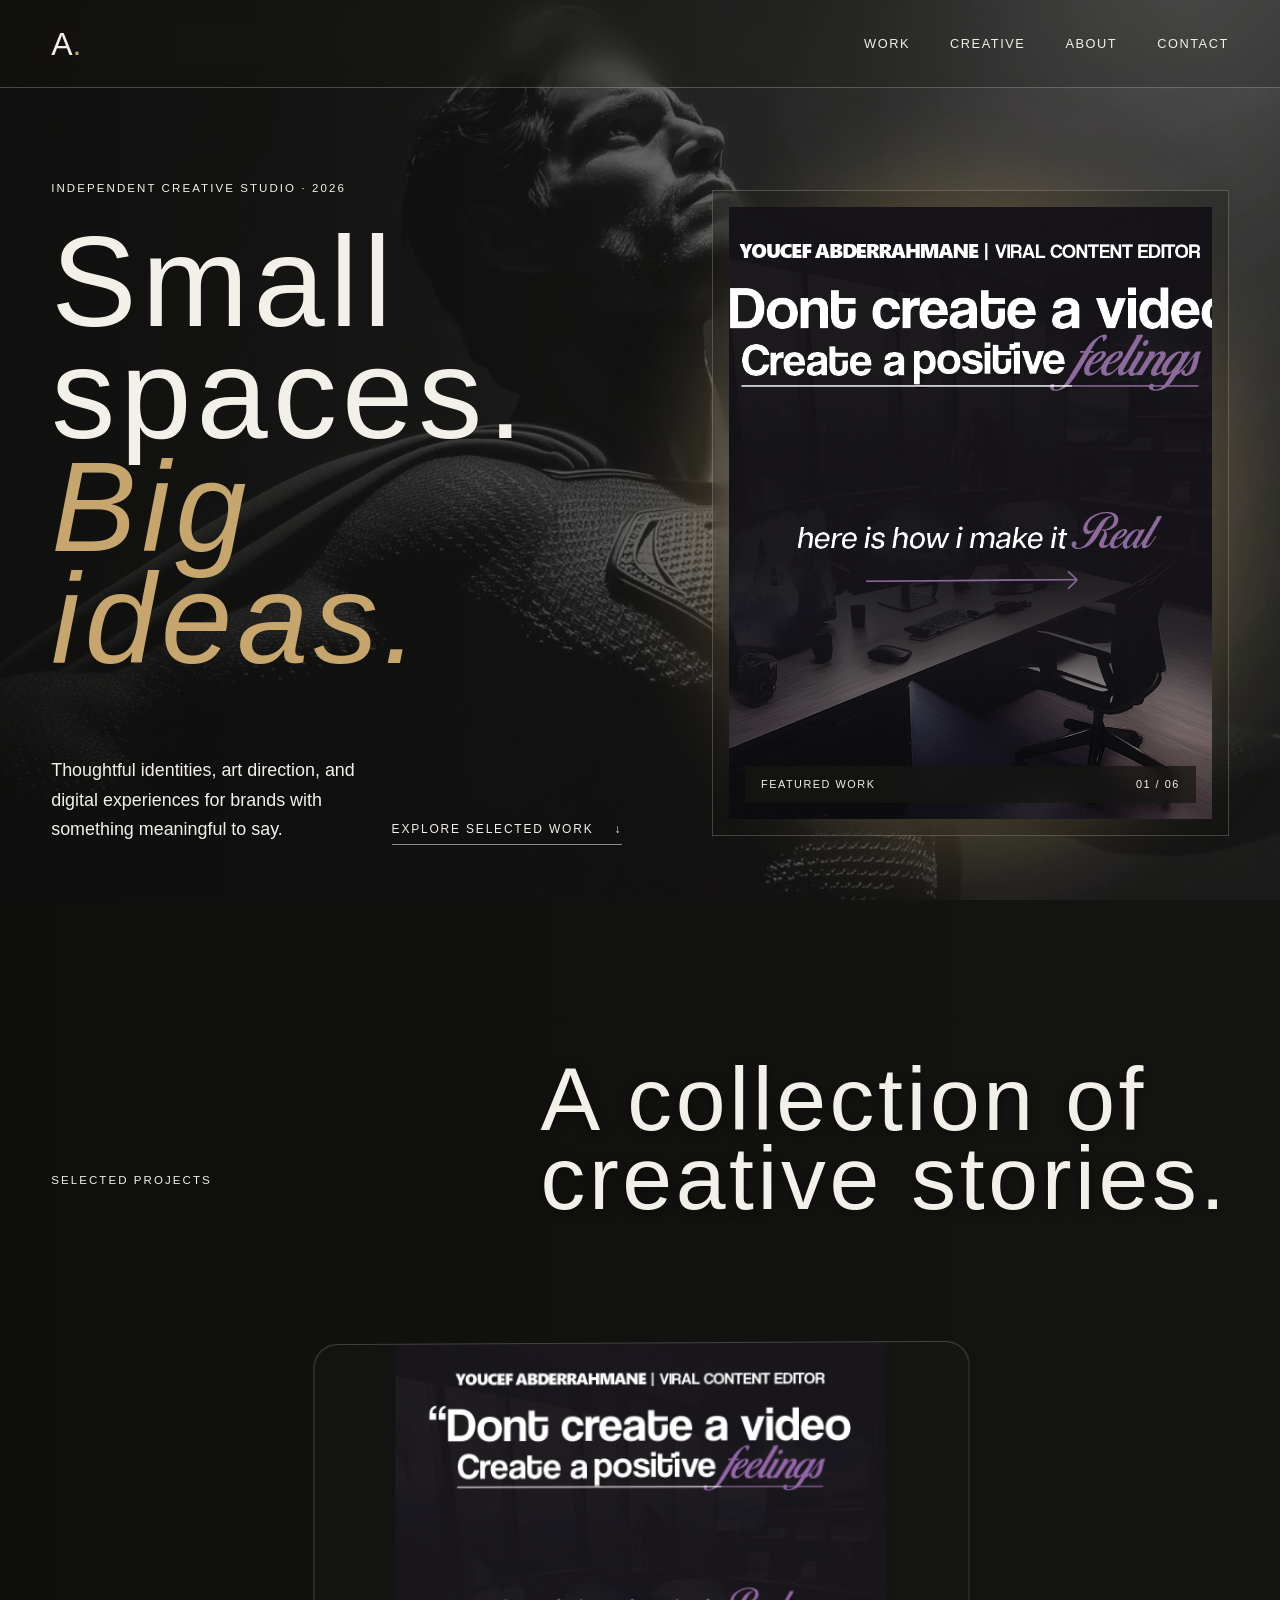
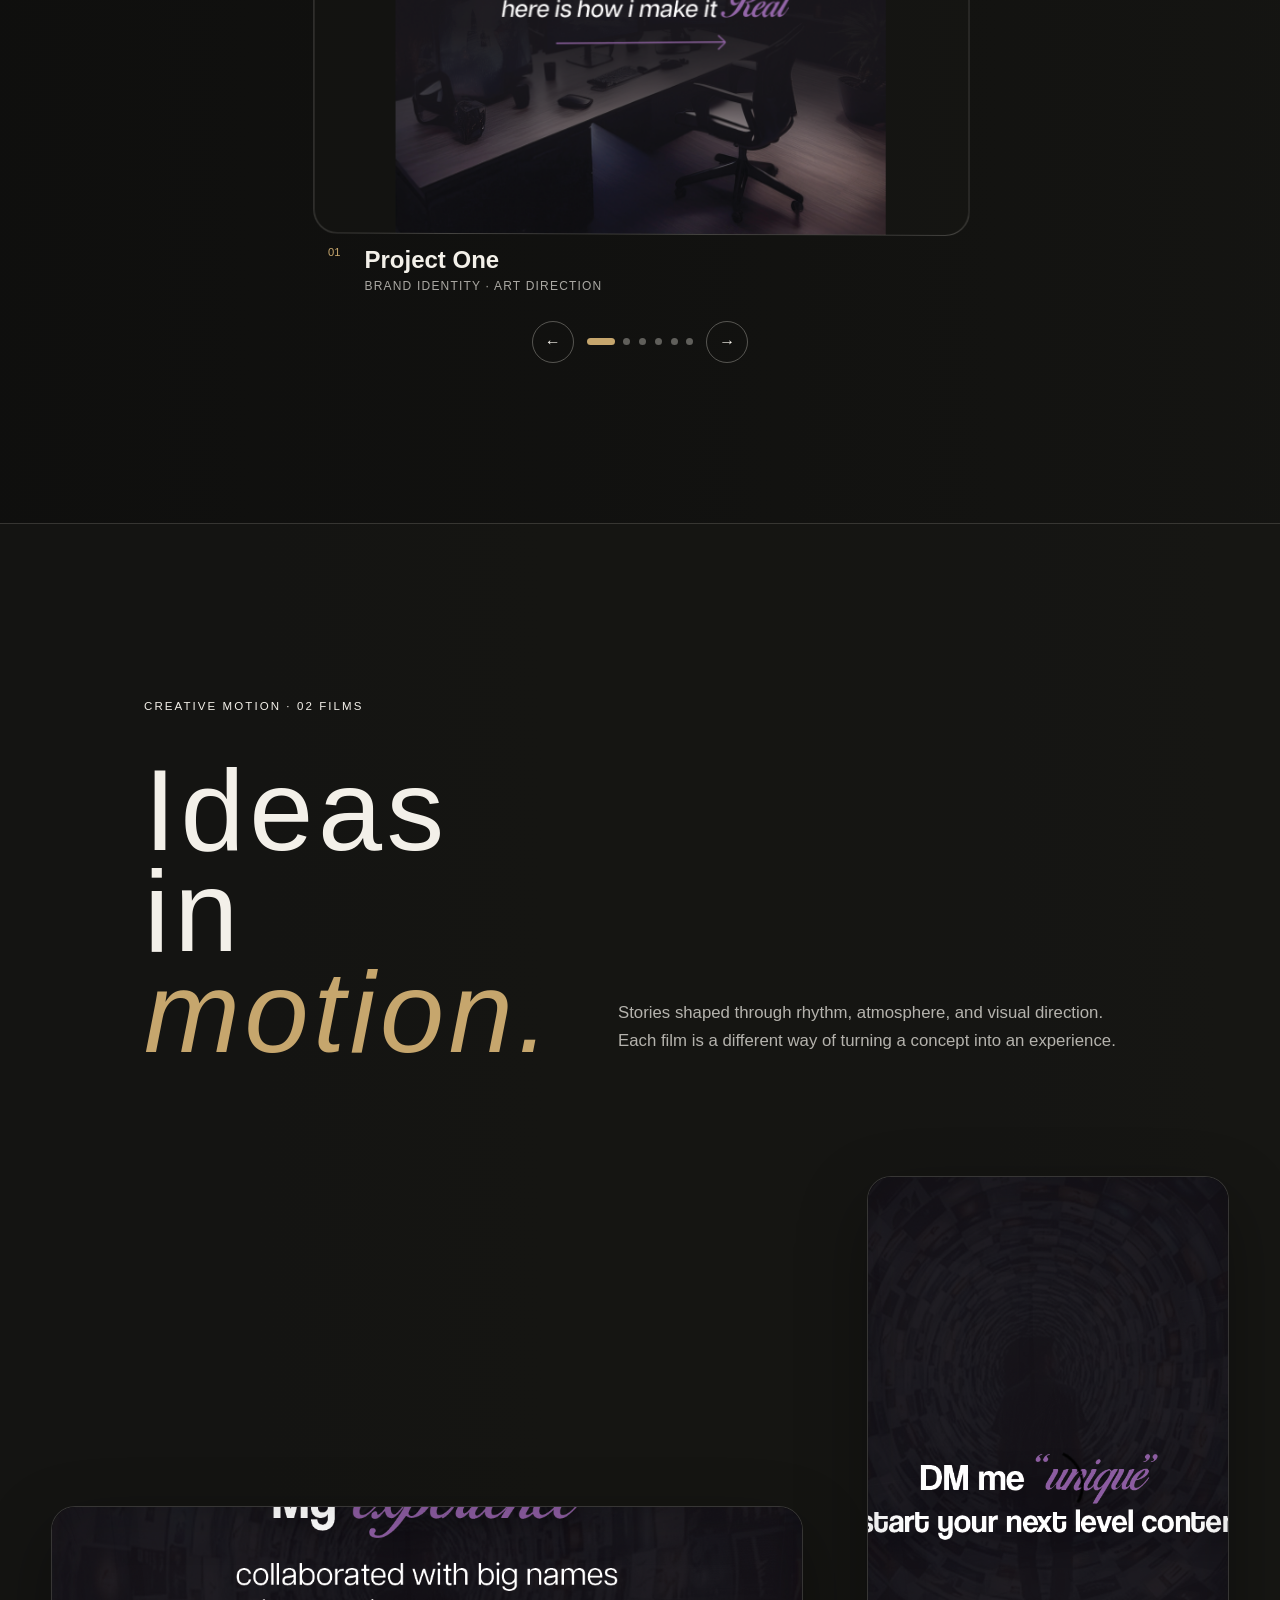
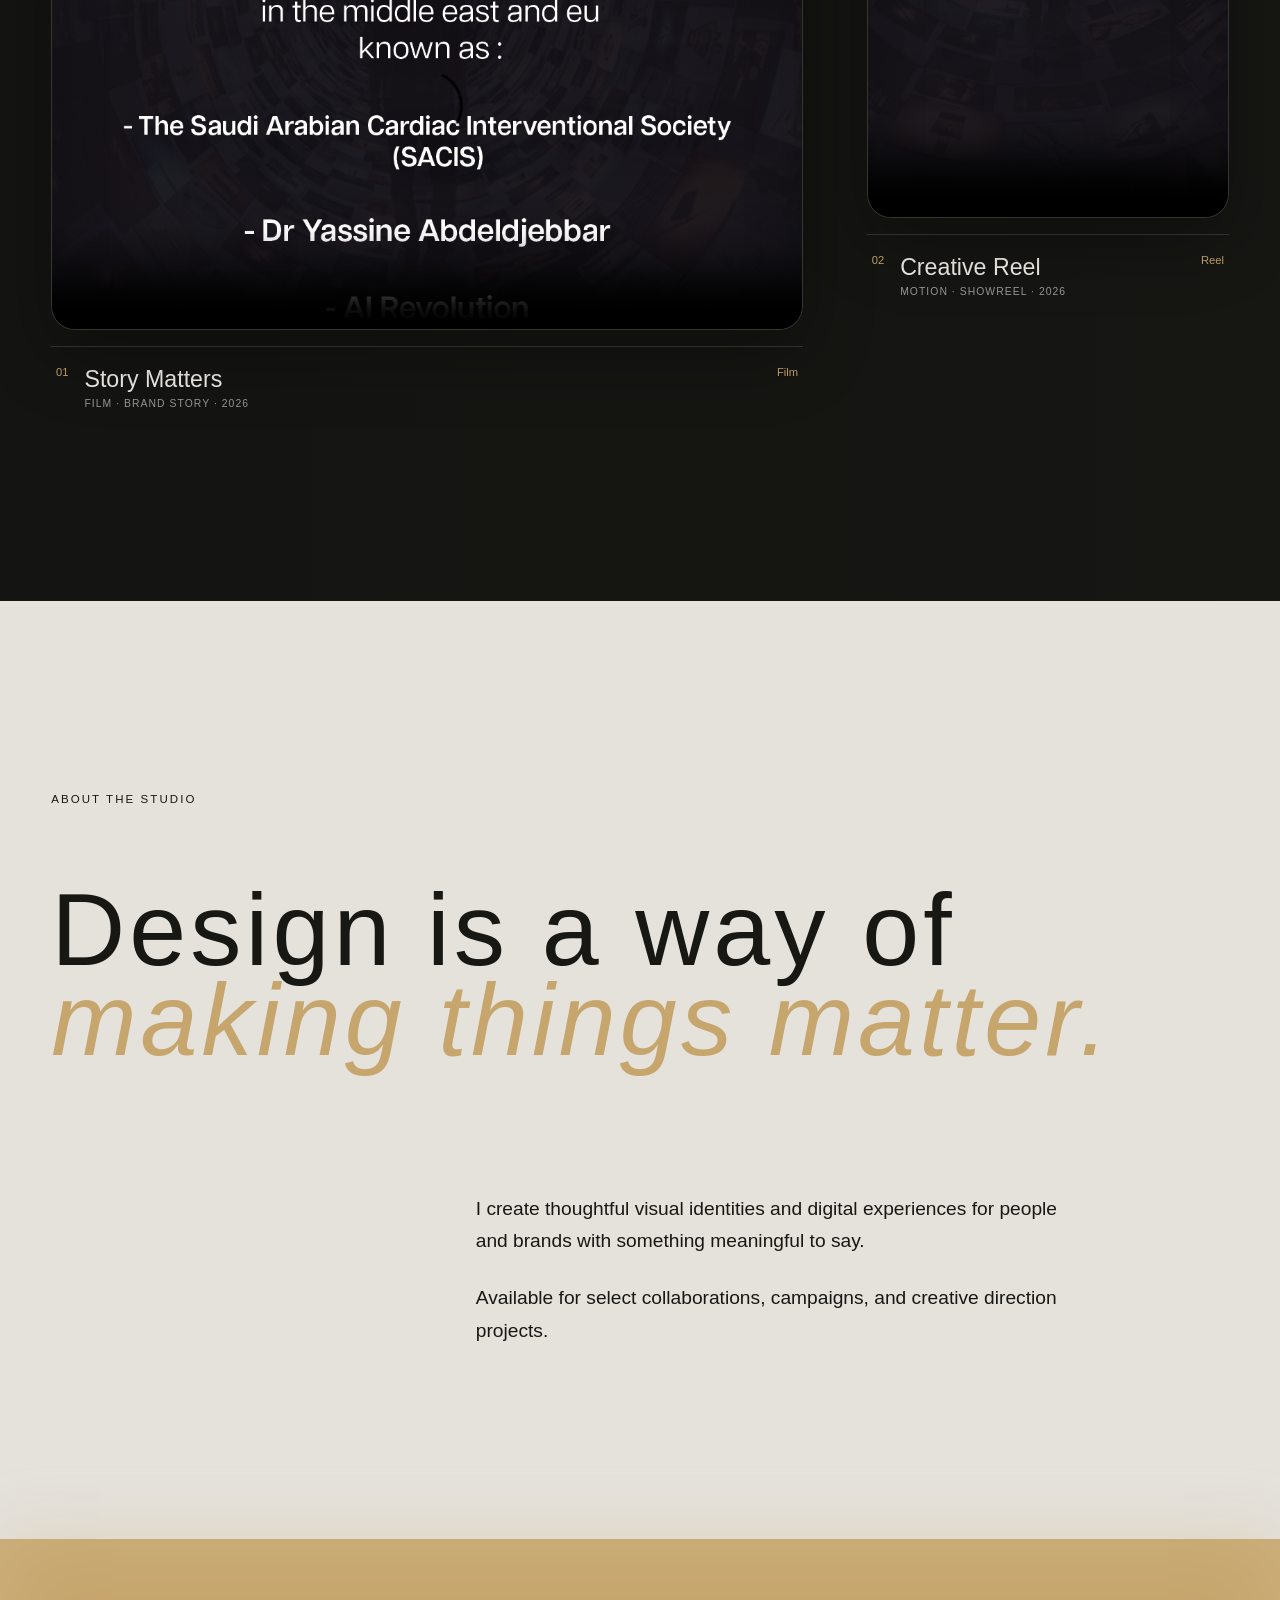
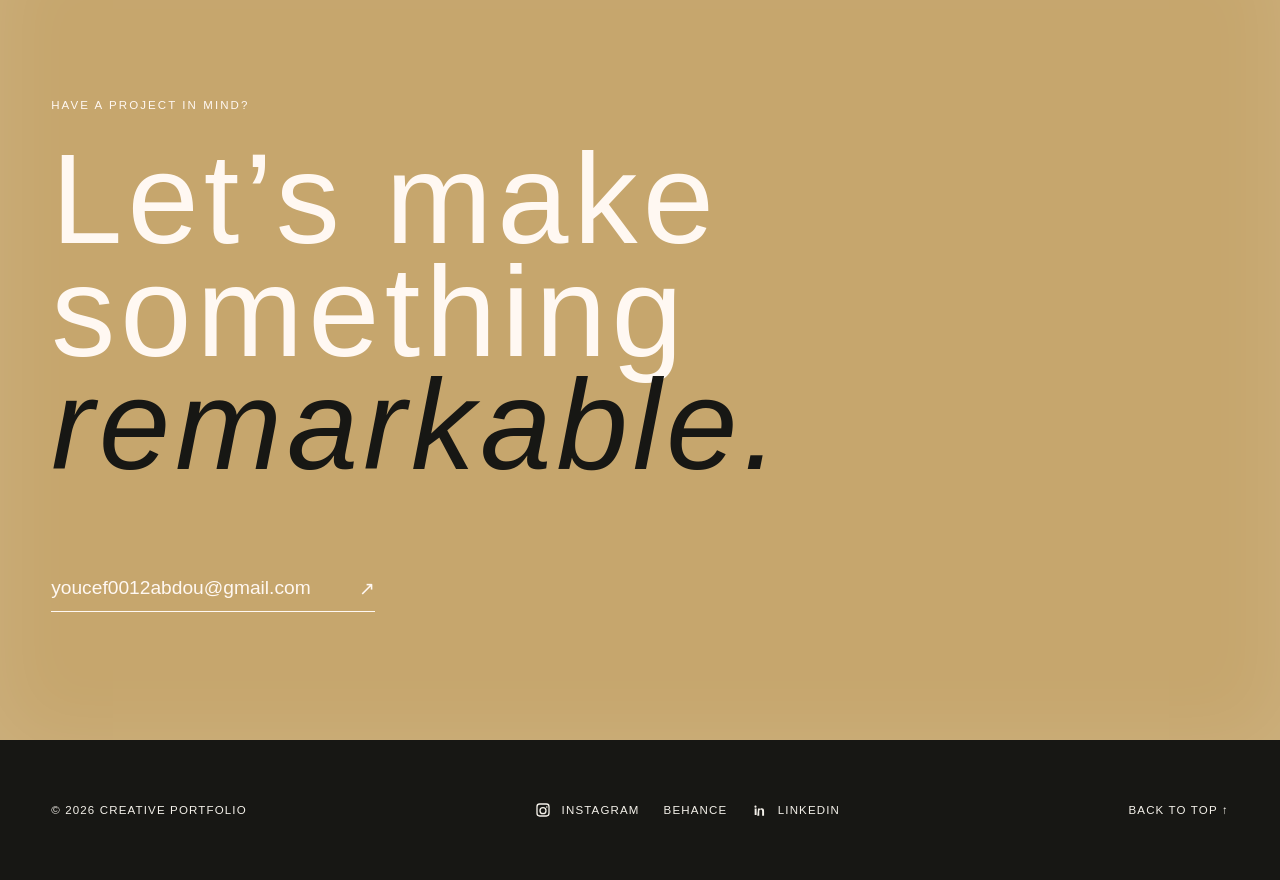
==== commit 331bf5a7: "Add social links and contact details" ====
--- a/index.html
+++ b/index.html
@@ -18,7 +18,7 @@
     <a class="brand" href="#top" aria-label="Home">A<span>.</span></a>
     <button class="menu-toggle" type="button" aria-expanded="false" aria-controls="main-navigation"><span></span><span></span><span class="sr-only">Toggle navigation</span></button>
     <nav id="main-navigation" aria-label="Main navigation">
-      <a href="#work">Work</a><a href="#about">About</a><a href="#contact">Contact</a>
+      <a href="#work">Work</a><a href="#creative">Creative</a><a href="#about">About</a><a href="#contact">Contact</a>
     </nav>
   </header>
 
@@ -34,7 +34,7 @@
       </div>
       <div class="hero-media" aria-label="Featured creative project">
         <img src="images/project-1.jpg" alt="Featured creative project">
-        <div class="hero-caption"><span>Featured work</span><span>01 / 08</span></div>
+        <div class="hero-caption"><span>Featured work</span><span>01 / 06</span></div>
       </div>
     </section>
 
@@ -43,15 +43,41 @@
         <p class="eyebrow">Selected projects</p>
         <h2 id="work-title">A collection of<br>creative stories.</h2>
       </div>
-      <div class="gallery">
-        <figure class="project project--wide"><button class="project-image" type="button" data-image="images/project-1.jpg"><img src="images/project-1.jpg" alt="Portfolio project 1"><span class="view">View project <b>↗</b></span></button><figcaption><span>01</span><div><h3>Project One</h3><p>Brand identity · Art direction</p></div></figcaption></figure>
-        <figure class="project project--tall"><button class="project-image" type="button" data-image="images/project-2.jpg"><img src="images/project-2.jpg" alt="Portfolio project 2"><span class="view">View project <b>↗</b></span></button><figcaption><span>02</span><div><h3>Project Two</h3><p>Editorial · Campaign</p></div></figcaption></figure>
-        <figure class="project project--tall"><button class="project-image" type="button" data-image="images/project-3.jpg"><img src="images/project-3.jpg" alt="Portfolio project 3"><span class="view">View project <b>↗</b></span></button><figcaption><span>03</span><div><h3>Project Three</h3><p>Digital experience · UI</p></div></figcaption></figure>
-        <figure class="project project--wide"><button class="project-image" type="button" data-image="images/project-4.jpg"><img src="images/project-4.jpg" alt="Portfolio project 4"><span class="view">View project <b>↗</b></span></button><figcaption><span>04</span><div><h3>Project Four</h3><p>Packaging · Illustration</p></div></figcaption></figure>
-        <figure class="project project--wide"><button class="project-image" type="button" data-image="images/project-5.jpg"><img src="images/project-5.jpg" alt="Portfolio project 5"><span class="view">View project <b>↗</b></span></button><figcaption><span>05</span><div><h3>Project Five</h3><p>Motion · Social media</p></div></figcaption></figure>
-        <figure class="project project--tall"><button class="project-image" type="button" data-image="images/project-6.jpg"><img src="images/project-6.jpg" alt="Portfolio project 6"><span class="view">View project <b>↗</b></span></button><figcaption><span>06</span><div><h3>Project Six</h3><p>Brand strategy · Web</p></div></figcaption></figure>
-        <figure class="project project--video"><div class="project-image video-card"><video controls preload="metadata" playsinline aria-label="Story Matters video"><source src="videos/storymatters.mp4" type="video/mp4"></video></div><figcaption><span>07</span><div><h3>Story Matters</h3><p>Film · Brand story</p></div></figcaption></figure>
-        <figure class="project project--video"><div class="project-image video-card"><video controls preload="metadata" playsinline aria-label="Creative Reel video"><source src="videos/wreel_1_1.mp4" type="video/mp4"></video></div><figcaption><span>08</span><div><h3>Creative Reel</h3><p>Motion · Showreel</p></div></figcaption></figure>
+      <div class="project-carousel" aria-roledescription="carousel" aria-label="Selected projects" tabindex="0">
+        <div class="carousel-viewport">
+          <div class="carousel-track">
+            <figure class="project-slide"><button class="project-image" type="button" data-image="images/project-1.jpg"><img src="images/project-1.jpg" alt="Portfolio project 1"><span class="view">View project <b>↗</b></span></button><figcaption><span>01</span><div><h3>Project One</h3><p>Brand identity · Art direction</p></div></figcaption></figure>
+            <figure class="project-slide"><button class="project-image" type="button" data-image="images/project-2.jpg"><img src="images/project-2.jpg" alt="Portfolio project 2"><span class="view">View project <b>↗</b></span></button><figcaption><span>02</span><div><h3>Project Two</h3><p>Editorial · Campaign</p></div></figcaption></figure>
+            <figure class="project-slide"><button class="project-image" type="button" data-image="images/project-3.jpg"><img src="images/project-3.jpg" alt="Portfolio project 3"><span class="view">View project <b>↗</b></span></button><figcaption><span>03</span><div><h3>Project Three</h3><p>Digital experience · UI</p></div></figcaption></figure>
+            <figure class="project-slide"><button class="project-image" type="button" data-image="images/project-4.jpg"><img src="images/project-4.jpg" alt="Portfolio project 4"><span class="view">View project <b>↗</b></span></button><figcaption><span>04</span><div><h3>Project Four</h3><p>Packaging · Illustration</p></div></figcaption></figure>
+            <figure class="project-slide"><button class="project-image" type="button" data-image="images/project-5.jpg"><img src="images/project-5.jpg" alt="Portfolio project 5"><span class="view">View project <b>↗</b></span></button><figcaption><span>05</span><div><h3>Project Five</h3><p>Motion · Social media</p></div></figcaption></figure>
+            <figure class="project-slide"><button class="project-image" type="button" data-image="images/project-6.jpg"><img src="images/project-6.jpg" alt="Portfolio project 6"><span class="view">View project <b>↗</b></span></button><figcaption><span>06</span><div><h3>Project Six</h3><p>Brand strategy · Web</p></div></figcaption></figure>
+          </div>
+        </div>
+        <div class="carousel-controls">
+          <button class="carousel-button carousel-prev" type="button" aria-label="Previous project">←</button>
+          <div class="carousel-dots" aria-label="Choose a project"></div>
+          <button class="carousel-button carousel-next" type="button" aria-label="Next project">→</button>
+        </div>
+        <p class="carousel-status" aria-live="polite">Project 1 of 6</p>
+      </div>
+    </section>
+
+    <section class="creative" id="creative" aria-labelledby="creative-title">
+      <div class="creative-intro">
+        <p class="eyebrow">Creative motion · 02 films</p>
+        <h2 id="creative-title">Ideas in<br><em>motion.</em></h2>
+        <p>Stories shaped through rhythm, atmosphere, and visual direction. Each film is a different way of turning a concept into an experience.</p>
+      </div>
+      <div class="creative-grid">
+        <article class="motion-card motion-card--wide">
+          <div class="motion-frame"><video controls preload="metadata" playsinline poster="images/project-5.jpg"><source src="videos/storymatters.mp4" type="video/mp4"></video></div>
+          <div class="motion-meta"><span>01</span><div><h3>Story Matters</h3><p>Film · Brand story · 2026</p></div><span>Film</span></div>
+        </article>
+        <article class="motion-card motion-card--tall">
+          <div class="motion-frame"><video controls preload="metadata" playsinline poster="images/project-6.jpg"><source src="videos/wreel_1_1.mp4" type="video/mp4"></video></div>
+          <div class="motion-meta"><span>02</span><div><h3>Creative Reel</h3><p>Motion · Showreel · 2026</p></div><span>Reel</span></div>
+        </article>
       </div>
     </section>
 
@@ -64,11 +90,11 @@
     <section class="contact" id="contact" aria-labelledby="contact-title">
       <p class="eyebrow">Have a project in mind?</p>
       <h2 id="contact-title">Let’s make<br>something <em>remarkable.</em></h2>
-      <a href="mailto:hello@example.com">hello@example.com <span>↗</span></a>
+      <a href="mailto:youcef0012abdou@gmail.com">youcef0012abdou@gmail.com <span>↗</span></a>
     </section>
   </main>
 
-  <footer><p>© <span id="year"></span> Creative Portfolio</p><div><a href="#">Instagram</a><a href="#">Behance</a><a href="#">LinkedIn</a></div><a href="#top">Back to top ↑</a></footer>
+  <footer><p>© <span id="year"></span> Creative Portfolio</p><div class="social-links"><a class="social-link" href="https://www.instagram.com/abderrahmen_youcef/" target="_blank" rel="noreferrer noopener" aria-label="Instagram"><svg class="social-icon" viewBox="0 0 24 24" aria-hidden="true"><path d="M7 2h10a5 5 0 0 1 5 5v10a5 5 0 0 1-5 5H7a5 5 0 0 1-5-5V7a5 5 0 0 1 5-5zm0 2a3 3 0 0 0-3 3v10a3 3 0 0 0 3 3h10a3 3 0 0 0 3-3V7a3 3 0 0 0-3-3H7zm5 3.5A5.5 5.5 0 1 1 6.5 13 5.5 5.5 0 0 1 12 7.5zm0 2A3.5 3.5 0 1 0 15.5 13 3.5 3.5 0 0 0 12 9.5zm5.75-3.25a1.25 1.25 0 1 1-1.25 1.25 1.25 1.25 0 0 1 1.25-1.25z"/></svg><span>Instagram</span></a><a class="social-link" href="#">Behance</a><a class="social-link" href="https://www.linkedin.com/in/youcef-abr-a746243a0/?isSelfProfile=true" target="_blank" rel="noreferrer noopener" aria-label="LinkedIn"><svg class="social-icon" viewBox="0 0 24 24" aria-hidden="true"><path d="M6.94 8.5A1.56 1.56 0 1 1 6.9 5.4a1.56 1.56 0 0 1 .04 3.1zM5.5 9.72h2.9v9.78H5.5zm5.03 0h2.78v1.34h.04c.39-.74 1.34-1.52 2.76-1.52 2.95 0 3.5 1.94 3.5 4.46v6.5h-2.9v-6.08c0-1.45-.03-3.32-2.03-3.32-2.03 0-2.34 1.58-2.34 3.21v6.19h-2.9z"/></svg><span>LinkedIn</span></a></div><a href="#top">Back to top ↑</a></footer>
 
   <dialog class="lightbox" aria-label="Project image preview"><button class="lightbox-close" type="button" aria-label="Close image">×</button><img src="" alt=""></dialog>
   <script src="script.js"></script>
--- a/styles.css
+++ b/styles.css
@@ -39,25 +39,44 @@
 .work { padding: 10rem 4vw; color: var(--paper); background: transparent; }
 .section-heading { display: flex; justify-content: space-between; align-items: end; margin-bottom: 7rem; }
 .section-heading h2 { font-size: clamp(3.2rem, 7vw, 7rem); text-shadow: 0 2px 12px rgba(0,0,0,.45); }
-.gallery { display: grid; grid-template-columns: repeat(12, 1fr); gap: 7rem 2rem; align-items: start; }
-.project { margin: 0; }
-.project--wide { grid-column: span 7; }
-.project--tall { grid-column: span 5; }
-.project--video { grid-column: span 4; }
-.project--tall:nth-child(2), .project--tall:nth-child(6) { margin-top: 8rem; }
-.project-image { position: relative; width: 100%; aspect-ratio: 4 / 3; padding: 0; overflow: hidden; border: 0; border-radius: 4px; background: transparent; cursor: zoom-in; transition: box-shadow .4s ease, transform .4s ease; }
-.project--tall .project-image, .project--video .project-image { aspect-ratio: 9 / 16; }
-.project-image img { height: 100%; object-fit: cover; transition: transform .7s cubic-bezier(.2,.7,.2,1), filter .5s ease; }
-.project-image:hover { transform: translateY(-6px); box-shadow: 0 24px 65px var(--accent-glow), 0 20px 55px rgba(0,0,0,.38); }
-.project-image:hover img { transform: scale(1.035); filter: saturate(.8); }
-.video-card { width: min(100%, 480px); margin-inline: auto; cursor: default; background: #080808; }
-.video-card video { width: 100%; height: 100%; display: block; object-fit: cover; background: #080808; }
+.project-carousel { position: relative; max-width: 680px; margin-inline: auto; }
+.carousel-viewport { overflow: hidden; border-radius: 2rem; perspective: 1400px; }
+.carousel-track { display: flex; transform-style: preserve-3d; transition: transform .65s cubic-bezier(.22,.72,.2,1); will-change: transform; }
+.project-slide { flex: 0 0 100%; margin: 0; padding: 1rem; transform-style: preserve-3d; }
+.project-image { position: relative; width: 100%; aspect-ratio: 4 / 3; padding: 0; overflow: hidden; border: 1px solid rgba(243,240,233,.22); border-radius: 1.5rem; background: rgba(23,23,20,.3); cursor: zoom-in; transform: rotateY(-1.5deg) translateZ(18px); transform-style: preserve-3d; transition: box-shadow .4s ease, transform .4s ease; }
+.project-image img { height: 100%; object-fit: contain; transition: transform .7s cubic-bezier(.2,.7,.2,1), filter .5s ease; }
+.project-image:hover { transform: translateY(-4px) translateZ(45px) rotateY(0deg); box-shadow: 0 24px 65px var(--accent-glow), 0 20px 55px rgba(0,0,0,.38); }
+.project-image:hover img { transform: scale(1.025); filter: saturate(.8); }
 .view { position: absolute; inset: auto 1.2rem 1.2rem auto; display: flex; align-items: center; gap: 1rem; padding: .8rem 1rem; border-radius: 999px; background: var(--paper); color: var(--ink); font-size: .72rem; text-transform: uppercase; letter-spacing: .12em; transform: translateY(70px); transition: transform .35s ease; }
 .project-image:hover .view, .project-image:focus-visible .view { transform: translateY(0); }
-figcaption { display: flex; gap: 1.5rem; padding-top: 1.2rem; border-top: 1px solid var(--line); margin-top: 1rem; }
+figcaption { display: flex; gap: 1.5rem; padding: .7rem .75rem 0; }
 figcaption > span { font-size: .7rem; color: var(--accent); }
 figcaption h3 { margin: 0 0 .3rem; font-family: var(--serif); font-size: 1.5rem; }
 figcaption p { margin: 0; color: rgba(243,240,233,.68); font-size: .75rem; text-transform: uppercase; letter-spacing: .1em; }
+.carousel-controls { display: flex; align-items: center; justify-content: center; gap: .8rem; margin-top: .75rem; }
+.carousel-button { width: 42px; height: 42px; border: 1px solid rgba(243,240,233,.3); border-radius: 50%; background: transparent; cursor: pointer; transition: background .25s ease, color .25s ease, transform .25s ease; }
+.carousel-button:hover { background: var(--paper); color: var(--ink); transform: scale(1.06); }
+.carousel-button:focus-visible, .project-image:focus-visible { outline: 2px solid var(--accent); outline-offset: 4px; }
+.carousel-dots { display: flex; gap: .55rem; }
+.carousel-dot { width: 7px; height: 7px; padding: 0; border: 0; border-radius: 50%; background: rgba(243,240,233,.35); cursor: pointer; transition: width .25s ease, background .25s ease; }
+.carousel-dot.is-active { width: 28px; border-radius: 999px; background: var(--accent); }
+.carousel-status { position: absolute; width: 1px; height: 1px; overflow: hidden; clip: rect(0,0,0,0); }
+.creative { padding: 11rem 4vw 12rem; background: rgba(23,23,20,.72); border-top: 1px solid rgba(243,240,233,.15); }
+.creative-intro { max-width: 62rem; margin: 0 auto 7rem; display: grid; grid-template-columns: 1fr 1.3fr; gap: 2rem 4rem; }
+.creative-intro .eyebrow { grid-column: 1 / -1; margin-bottom: 1rem; }
+.creative-intro h2 { font-size: clamp(4rem, 9vw, 9rem); }
+.creative-intro > p:last-child { align-self: end; max-width: 34rem; margin: 0 0 .5rem; font-size: 1.05rem; line-height: 1.7; color: rgba(243,240,233,.72); }
+.creative-grid { max-width: 1180px; margin: 0 auto; display: grid; grid-template-columns: 1.35fr .65fr; gap: clamp(2rem, 5vw, 6rem); align-items: end; }
+.motion-card { min-width: 0; }
+.motion-card--tall { padding-bottom: 7rem; }
+.motion-frame { position: relative; overflow: hidden; border: 1px solid rgba(243,240,233,.2); border-radius: 1.5rem; background: #080808; box-shadow: 0 25px 70px rgba(0,0,0,.32); }
+.motion-frame::after { content: ""; position: absolute; inset: 0; pointer-events: none; box-shadow: inset 0 0 60px rgba(0,0,0,.18); }
+.motion-frame video { display: block; width: 100%; aspect-ratio: 16 / 9; object-fit: cover; }
+.motion-card--tall .motion-frame video { aspect-ratio: 9 / 16; }
+.motion-meta { display: grid; grid-template-columns: auto 1fr auto; gap: 1rem; align-items: start; padding: 1.2rem .3rem 0; border-top: 1px solid rgba(243,240,233,.16); margin-top: 1rem; }
+.motion-meta > span { color: var(--accent); font-size: .7rem; }
+.motion-meta h3 { margin: 0 0 .3rem; font-family: var(--serif); font-size: 1.45rem; font-weight: 400; }
+.motion-meta p { margin: 0; color: rgba(243,240,233,.6); font-size: .65rem; text-transform: uppercase; letter-spacing: .1em; }
 .about { padding: 12rem 4vw; display: grid; grid-template-columns: 1fr 2fr; gap: 3rem; background: rgba(243,240,233,.94); color: var(--ink); }
 .about .eyebrow { grid-column: 1; }
 .about h2 { grid-column: 1 / -1; font-size: clamp(3.5rem, 8vw, 8rem); }
@@ -68,7 +87,10 @@
 .contact h2 em { color: var(--ink); }
 .contact > a { display: inline-flex; gap: 3rem; margin-top: 6rem; padding-bottom: .7rem; border-bottom: 1px solid currentColor; font-size: 1.2rem; }
 footer { min-height: 140px; padding: 2.5rem 4vw; display: flex; align-items: center; justify-content: space-between; background: var(--ink); color: var(--paper); font-size: .72rem; text-transform: uppercase; letter-spacing: .1em; }
-footer div { display: flex; gap: 2rem; }
+.social-links { display: flex; align-items: center; gap: 1.5rem; flex-wrap: wrap; }
+.social-link { display: inline-flex; align-items: center; gap: .65rem; transition: opacity .2s ease, transform .2s ease; }
+.social-link:hover, .social-link:focus-visible { opacity: .9; transform: translateY(-1px); }
+.social-icon { width: 1rem; height: 1rem; display: block; fill: currentColor; flex-shrink: 0; }
 .lightbox { width: min(92vw, 1100px); max-height: 90vh; padding: 0; border: 0; background: #111; box-shadow: 0 30px 100px rgba(0,0,0,.5); }
 .lightbox::backdrop { background: rgba(0,0,0,.88); }
 .lightbox img { max-height: 90vh; object-fit: contain; }
@@ -96,10 +118,16 @@
   .hero-caption { left: 1.4rem; right: 1.4rem; bottom: 1.4rem; }
   .work { padding-top: 7rem; padding-bottom: 7rem; }
   .section-heading { display: block; margin-bottom: 4rem; }
-  .gallery { display: block; }
-  .project { margin-bottom: 5rem; }
-  .project--tall:nth-child(2), .project--tall:nth-child(6) { margin-top: 0; }
+  .carousel-viewport { border-radius: 1.25rem; }
+  .project-slide { padding: .5rem; }
+  .project-image { border-radius: 1rem; }
   .view { transform: none; }
+  .carousel-controls { margin-top: .5rem; }
+  .creative { padding-top: 8rem; padding-bottom: 8rem; }
+  .creative-intro { display: block; margin-bottom: 4rem; }
+  .creative-intro > p:last-child { margin-top: 2rem; }
+  .creative-grid { grid-template-columns: 1fr; gap: 4rem; }
+  .motion-card--tall { padding-bottom: 0; }
   .about { display: block; padding-top: 8rem; padding-bottom: 8rem; }
   .about h2 { margin-bottom: 4rem; }
   .about-copy { margin-top: 0; }
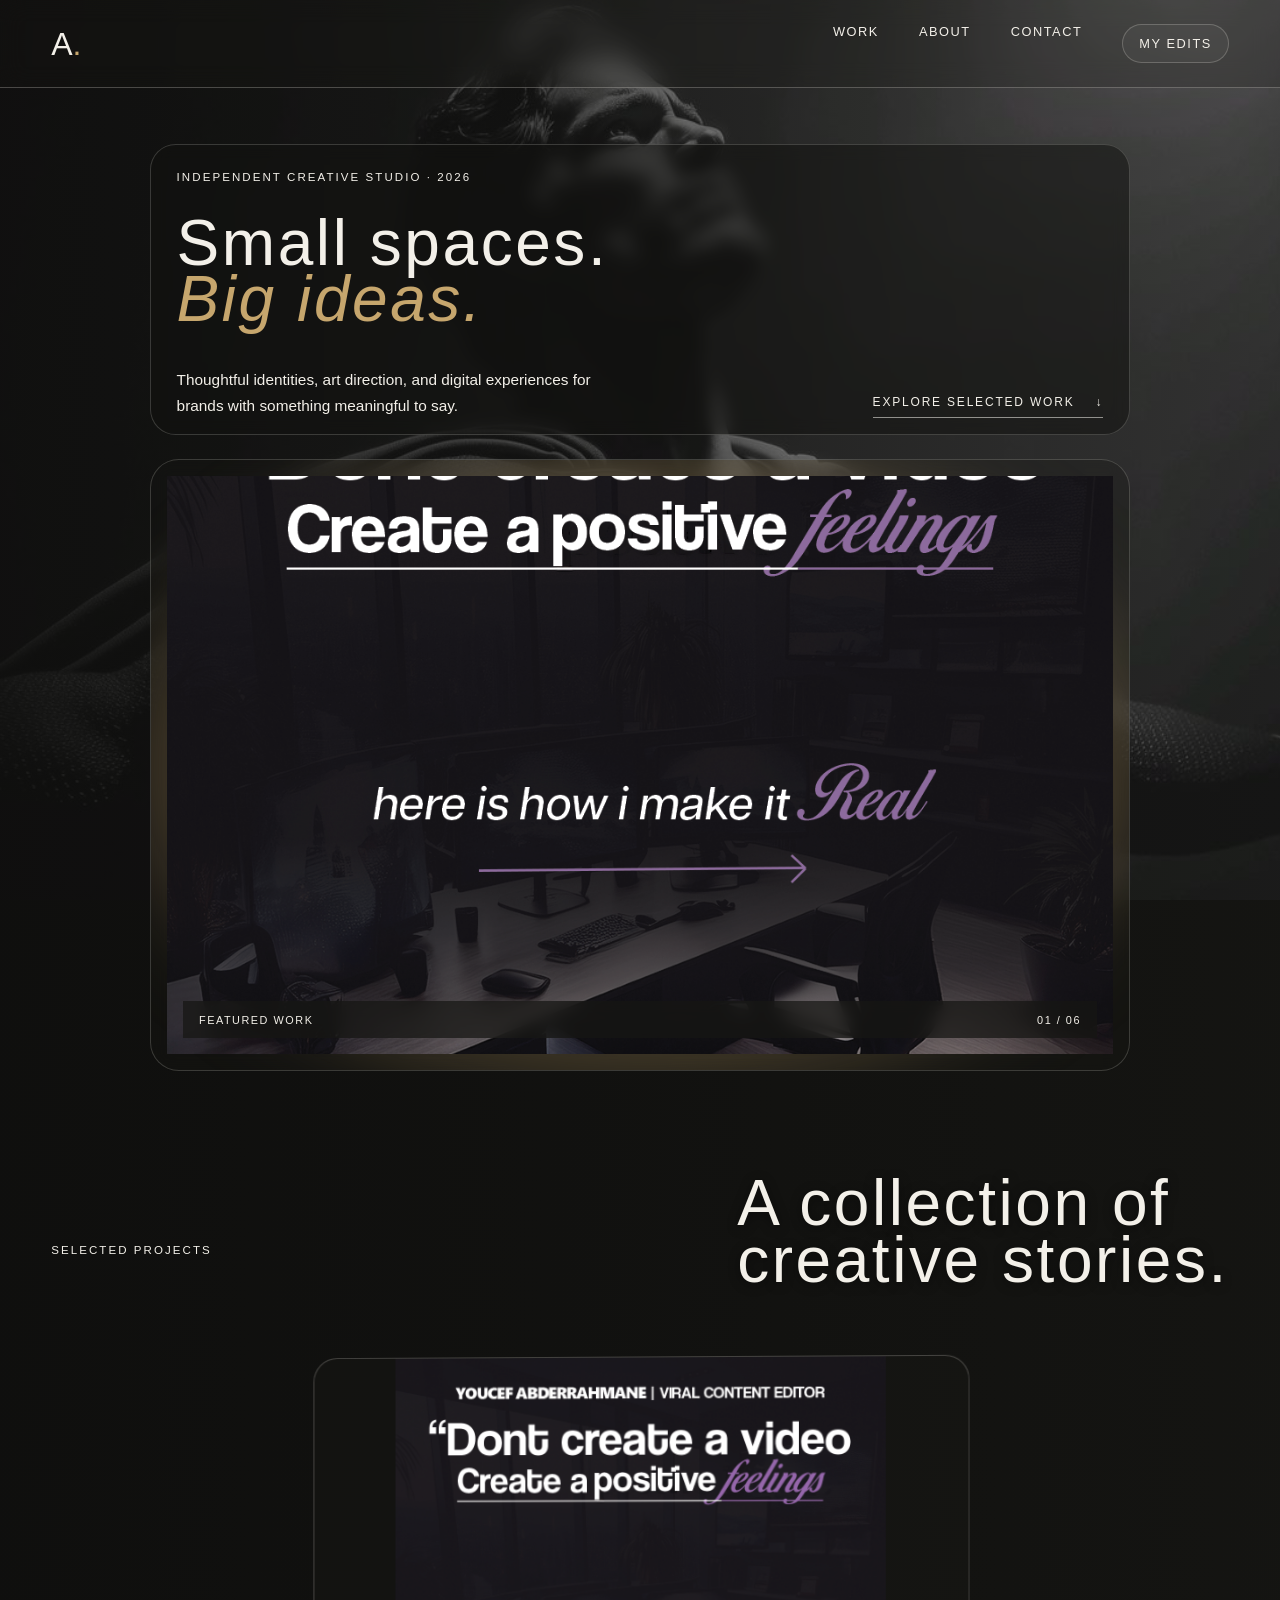
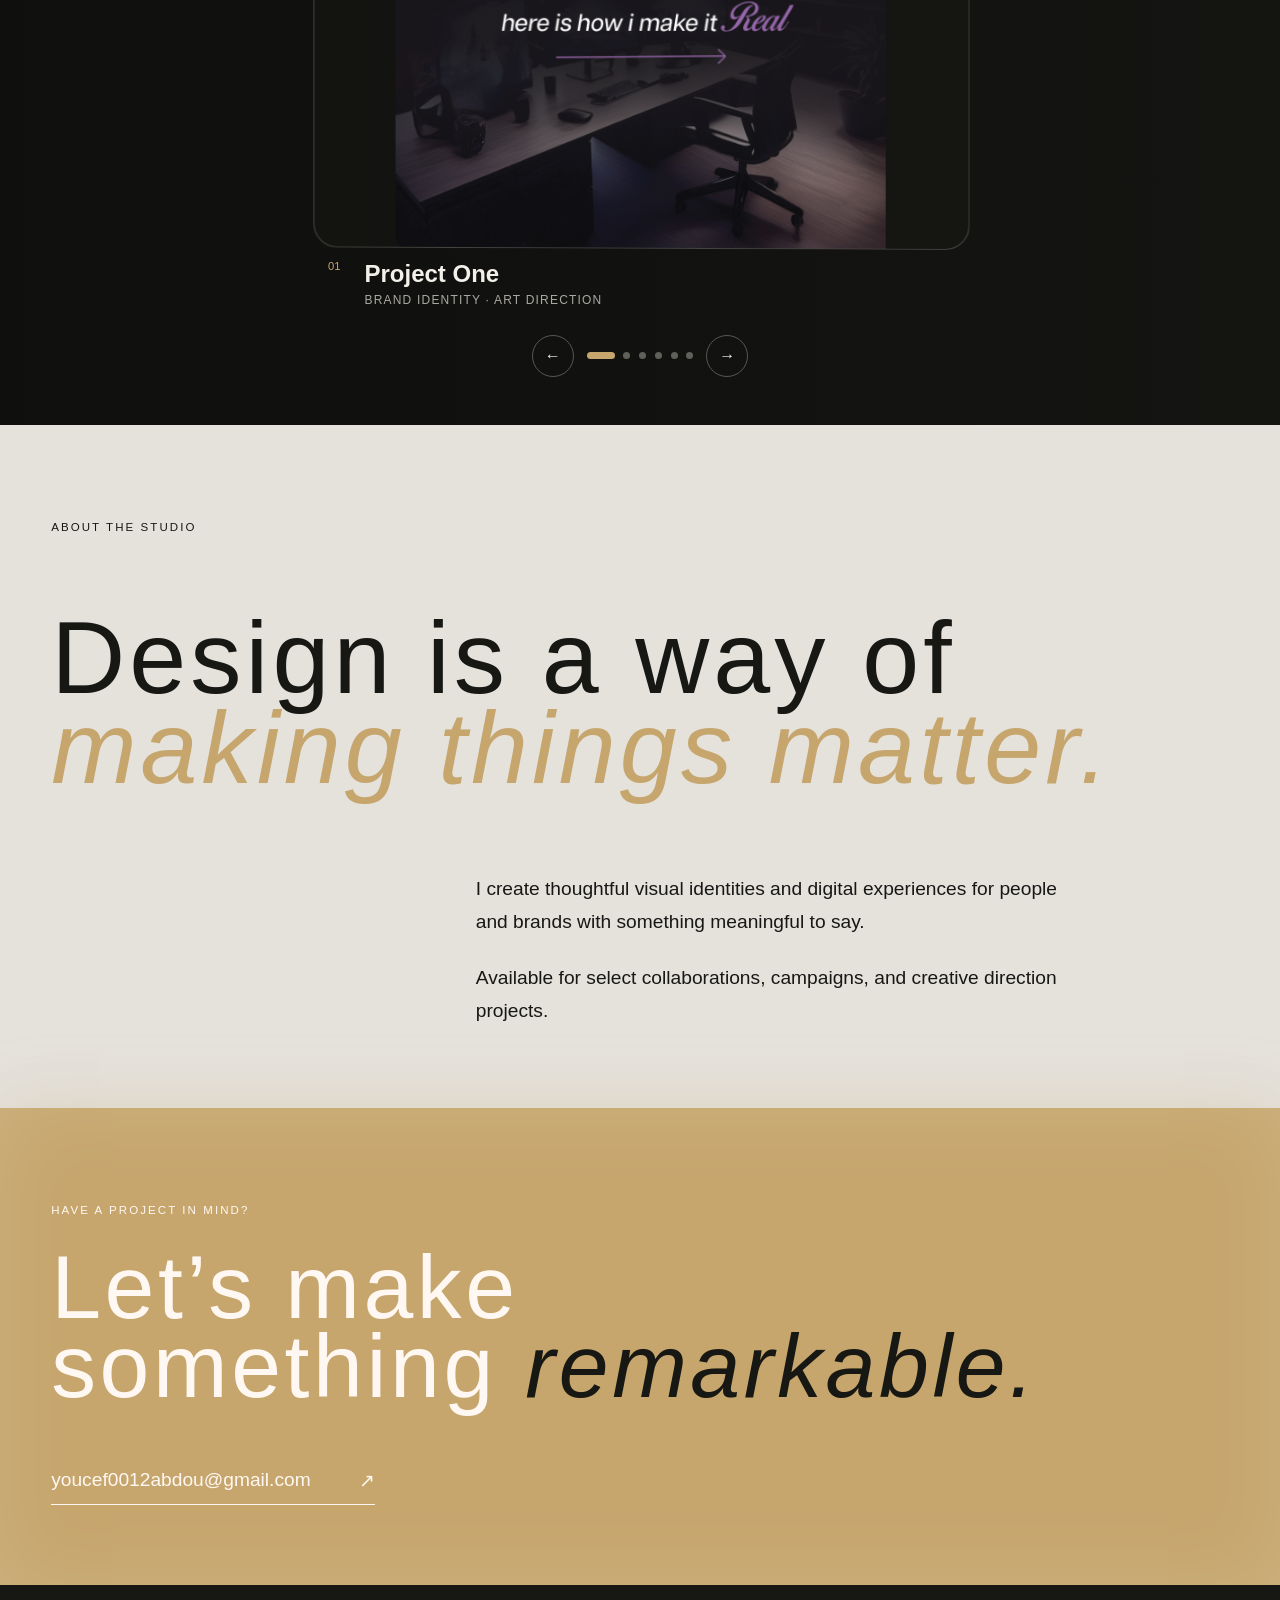
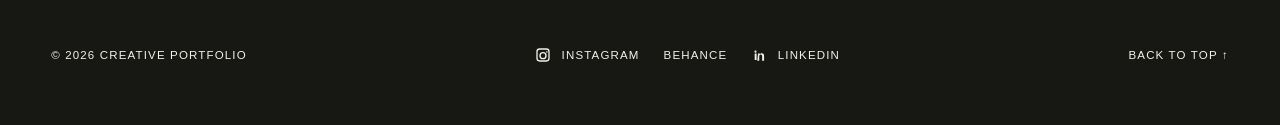
==== commit edf07742: "Finalize portfolio cleanup and My Edits page" ====
--- a/index.html
+++ b/index.html
@@ -18,7 +18,7 @@
     <a class="brand" href="#top" aria-label="Home">A<span>.</span></a>
     <button class="menu-toggle" type="button" aria-expanded="false" aria-controls="main-navigation"><span></span><span></span><span class="sr-only">Toggle navigation</span></button>
     <nav id="main-navigation" aria-label="Main navigation">
-      <a href="#work">Work</a><a href="#creative">Creative</a><a href="#about">About</a><a href="#contact">Contact</a>
+      <a href="#work">Work</a><a href="#about">About</a><a href="#contact">Contact</a><a class="nav-cta" href="edits.html">My Edits</a>
     </nav>
   </header>
 
@@ -63,24 +63,6 @@
       </div>
     </section>
 
-    <section class="creative" id="creative" aria-labelledby="creative-title">
-      <div class="creative-intro">
-        <p class="eyebrow">Creative motion · 02 films</p>
-        <h2 id="creative-title">Ideas in<br><em>motion.</em></h2>
-        <p>Stories shaped through rhythm, atmosphere, and visual direction. Each film is a different way of turning a concept into an experience.</p>
-      </div>
-      <div class="creative-grid">
-        <article class="motion-card motion-card--wide">
-          <div class="motion-frame"><video controls preload="metadata" playsinline poster="images/project-5.jpg"><source src="videos/storymatters.mp4" type="video/mp4"></video></div>
-          <div class="motion-meta"><span>01</span><div><h3>Story Matters</h3><p>Film · Brand story · 2026</p></div><span>Film</span></div>
-        </article>
-        <article class="motion-card motion-card--tall">
-          <div class="motion-frame"><video controls preload="metadata" playsinline poster="images/project-6.jpg"><source src="videos/wreel_1_1.mp4" type="video/mp4"></video></div>
-          <div class="motion-meta"><span>02</span><div><h3>Creative Reel</h3><p>Motion · Showreel · 2026</p></div><span>Reel</span></div>
-        </article>
-      </div>
-    </section>
-
     <section class="about" id="about" aria-labelledby="about-title">
       <p class="eyebrow">About the studio</p>
       <h2 id="about-title">Design is a way of<br><em>making things matter.</em></h2>
--- a/styles.css
+++ b/styles.css
@@ -21,24 +21,27 @@
 nav a { position: relative; }
 nav a::after { content: ""; position: absolute; left: 0; right: 100%; bottom: -6px; height: 1px; background: currentColor; transition: right .25s ease; }
 nav a:hover::after { right: 0; }
+.nav-cta { padding: .7rem 1rem; border: 1px solid rgba(243,240,233,.22); border-radius: 999px; background: rgba(243,240,233,.04); transition: background .25s ease, border-color .25s ease, transform .25s ease; }
+.nav-cta::after { display: none; }
+.nav-cta:hover, .nav-cta:focus-visible { background: rgba(243,240,233,.12); border-color: rgba(243,240,233,.45); transform: translateY(-1px); }
 .menu-toggle { display: none; border: 0; background: none; }
-.hero { min-height: calc(100vh - 88px); padding: 7vw 4vw 4vw; display: grid; grid-template-columns: minmax(0, 1.05fr) minmax(320px, .95fr); gap: clamp(3rem, 7vw, 8rem); align-items: center; overflow: hidden; color: var(--paper); }
-.hero-copy { position: relative; z-index: 1; }
+.hero { min-height: auto; padding: 3.5rem 4vw 1.5rem; display: flex; flex-direction: column; align-items: center; gap: 1.5rem; overflow: hidden; color: var(--paper); }
+.hero-copy { position: relative; z-index: 1; width: min(100%, 980px); padding: clamp(1.5rem, 2vw, 2rem) clamp(1.25rem, 2vw, 2rem) 1rem; border: 1px solid rgba(243,240,233,.18); border-radius: 1.6rem; background: rgba(18,18,17,.52); backdrop-filter: blur(8px); }
 .eyebrow { margin: 0 0 2rem; font-size: .72rem; text-transform: uppercase; letter-spacing: .18em; }
 h1, h2 { margin: 0; font-family: var(--serif); font-weight: 400; letter-spacing: .04em; line-height: .88; }
-h1 { font-size: clamp(5rem, 10vw, 10rem); }
+h1 { font-size: clamp(3rem, 5vw, 6.2rem); }
 h1 em, h2 em { color: var(--accent); font-weight: 400; }
-.hero-bottom { display: flex; align-items: end; justify-content: space-between; gap: 2rem; margin-top: 5rem; }
-.hero-bottom p { max-width: 28rem; margin: 0; font-size: clamp(1rem, 1.4vw, 1.2rem); line-height: 1.65; }
+.hero-bottom { display: flex; align-items: end; justify-content: space-between; gap: 2rem; margin-top: 2.5rem; }
+.hero-bottom p { max-width: 28rem; margin: 0; font-size: clamp(.95rem, 1.2vw, 1.1rem); line-height: 1.65; }
 .scroll-link { flex: 0 0 auto; font-size: .75rem; text-transform: uppercase; letter-spacing: .15em; border-bottom: 1px solid rgba(243,240,233,.55); padding-bottom: .5rem; }
 .scroll-link span { margin-left: 1rem; }
-.hero-media { position: relative; width: 100%; max-width: 620px; aspect-ratio: 4 / 5; padding: 1rem; border: 1px solid rgba(243,240,233,.22); background: rgba(23,23,20,.3); backdrop-filter: blur(10px); }
+.hero-media { position: relative; width: min(100%, 980px); aspect-ratio: 16 / 10; padding: 1rem; border: 1px solid rgba(243,240,233,.18); border-radius: 1.8rem; background: rgba(23,23,20,.3); backdrop-filter: blur(10px); overflow: hidden; }
 .hero-media::before { content: ""; position: absolute; inset: -18px; z-index: -1; border-radius: 50%; background: var(--accent-glow); filter: blur(45px); }
 .hero-media img { height: 100%; object-fit: cover; filter: saturate(.72) contrast(1.03); }
 .hero-caption { position: absolute; left: 2rem; right: 2rem; bottom: 2rem; display: flex; justify-content: space-between; padding: .8rem 1rem; background: rgba(23,23,20,.72); backdrop-filter: blur(8px); font-size: .68rem; text-transform: uppercase; letter-spacing: .14em; }
-.work { padding: 10rem 4vw; color: var(--paper); background: transparent; }
-.section-heading { display: flex; justify-content: space-between; align-items: end; margin-bottom: 7rem; }
-.section-heading h2 { font-size: clamp(3.2rem, 7vw, 7rem); text-shadow: 0 2px 12px rgba(0,0,0,.45); }
+.work { padding: 5rem 4vw 3rem; color: var(--paper); background: transparent; }
+.section-heading { display: flex; justify-content: space-between; align-items: end; margin-bottom: 3.5rem; }
+.section-heading h2 { font-size: clamp(2.5rem, 5vw, 5rem); text-shadow: 0 2px 12px rgba(0,0,0,.45); }
 .project-carousel { position: relative; max-width: 680px; margin-inline: auto; }
 .carousel-viewport { overflow: hidden; border-radius: 2rem; perspective: 1400px; }
 .carousel-track { display: flex; transform-style: preserve-3d; transition: transform .65s cubic-bezier(.22,.72,.2,1); will-change: transform; }
@@ -61,10 +64,10 @@
 .carousel-dot { width: 7px; height: 7px; padding: 0; border: 0; border-radius: 50%; background: rgba(243,240,233,.35); cursor: pointer; transition: width .25s ease, background .25s ease; }
 .carousel-dot.is-active { width: 28px; border-radius: 999px; background: var(--accent); }
 .carousel-status { position: absolute; width: 1px; height: 1px; overflow: hidden; clip: rect(0,0,0,0); }
-.creative { padding: 11rem 4vw 12rem; background: rgba(23,23,20,.72); border-top: 1px solid rgba(243,240,233,.15); }
-.creative-intro { max-width: 62rem; margin: 0 auto 7rem; display: grid; grid-template-columns: 1fr 1.3fr; gap: 2rem 4rem; }
+.creative { padding: 5rem 4vw 5rem; background: rgba(23,23,20,.72); border-top: 1px solid rgba(243,240,233,.15); }
+.creative-intro { max-width: 62rem; margin: 0 auto 4rem; display: grid; grid-template-columns: 1fr 1.3fr; gap: 2rem 4rem; }
 .creative-intro .eyebrow { grid-column: 1 / -1; margin-bottom: 1rem; }
-.creative-intro h2 { font-size: clamp(4rem, 9vw, 9rem); }
+.creative-intro h2 { font-size: clamp(3rem, 6vw, 6.5rem); }
 .creative-intro > p:last-child { align-self: end; max-width: 34rem; margin: 0 0 .5rem; font-size: 1.05rem; line-height: 1.7; color: rgba(243,240,233,.72); }
 .creative-grid { max-width: 1180px; margin: 0 auto; display: grid; grid-template-columns: 1.35fr .65fr; gap: clamp(2rem, 5vw, 6rem); align-items: end; }
 .motion-card { min-width: 0; }
@@ -77,20 +80,35 @@
 .motion-meta > span { color: var(--accent); font-size: .7rem; }
 .motion-meta h3 { margin: 0 0 .3rem; font-family: var(--serif); font-size: 1.45rem; font-weight: 400; }
 .motion-meta p { margin: 0; color: rgba(243,240,233,.6); font-size: .65rem; text-transform: uppercase; letter-spacing: .1em; }
-.about { padding: 12rem 4vw; display: grid; grid-template-columns: 1fr 2fr; gap: 3rem; background: rgba(243,240,233,.94); color: var(--ink); }
+.about { padding: 6rem 4vw 5rem; display: grid; grid-template-columns: 1fr 2fr; gap: 3rem; background: rgba(243,240,233,.94); color: var(--ink); }
 .about .eyebrow { grid-column: 1; }
 .about h2 { grid-column: 1 / -1; font-size: clamp(3.5rem, 8vw, 8rem); }
-.about-copy { grid-column: 2; max-width: 38rem; margin-top: 5rem; display: grid; gap: 1.5rem; font-size: 1.2rem; line-height: 1.7; }
+.about-copy { grid-column: 2; max-width: 38rem; margin-top: 2rem; display: grid; gap: 1.5rem; font-size: 1.2rem; line-height: 1.7; }
 .about-copy p { margin: 0; }
-.contact { padding: 10rem 4vw 8rem; background: var(--accent); color: #fff8f2; box-shadow: inset 0 0 80px rgba(255,255,255,.12), 0 0 65px var(--accent-glow); }
-.contact h2 { font-size: clamp(4rem, 10vw, 10rem); }
+.contact { padding: 6rem 4vw 5rem; background: var(--accent); color: #fff8f2; box-shadow: inset 0 0 80px rgba(255,255,255,.12), 0 0 65px var(--accent-glow); }
+.contact h2 { font-size: clamp(3rem, 7vw, 7rem); }
 .contact h2 em { color: var(--ink); }
-.contact > a { display: inline-flex; gap: 3rem; margin-top: 6rem; padding-bottom: .7rem; border-bottom: 1px solid currentColor; font-size: 1.2rem; }
+.contact > a { display: inline-flex; gap: 3rem; margin-top: 4rem; padding-bottom: .7rem; border-bottom: 1px solid currentColor; font-size: 1.2rem; }
 footer { min-height: 140px; padding: 2.5rem 4vw; display: flex; align-items: center; justify-content: space-between; background: var(--ink); color: var(--paper); font-size: .72rem; text-transform: uppercase; letter-spacing: .1em; }
 .social-links { display: flex; align-items: center; gap: 1.5rem; flex-wrap: wrap; }
 .social-link { display: inline-flex; align-items: center; gap: .65rem; transition: opacity .2s ease, transform .2s ease; }
 .social-link:hover, .social-link:focus-visible { opacity: .9; transform: translateY(-1px); }
 .social-icon { width: 1rem; height: 1rem; display: block; fill: currentColor; flex-shrink: 0; }
+
+.edits-page { max-width: 1200px; margin: 0 auto; padding: 4rem 4vw 5rem; }
+.edits-hero { text-align: center; padding: 2rem 0 3rem; }
+.edits-hero h1 { font-size: clamp(3rem, 6vw, 6rem); }
+.edits-hero h1 em { color: var(--accent); }
+.edits-intro { max-width: 780px; margin: 1.5rem auto 0; font-size: 1.1rem; line-height: 1.7; color: rgba(243,240,233,.8); }
+.edits-grid { display: grid; grid-template-columns: repeat(2, minmax(0, 1fr)); gap: 2.5rem; }
+.edit-card { padding: 1.25rem; border: 1px solid rgba(243,240,233,.14); border-radius: 1.5rem; background: rgba(17,17,16,.62); box-shadow: 0 30px 80px rgba(0,0,0,.2); }
+.edit-card__meta { display: flex; align-items: center; gap: 1rem; margin-bottom: 1rem; }
+.edit-card__meta span { color: var(--accent); font-size: .7rem; letter-spacing: .15em; }
+.edit-card__meta h2 { font-family: var(--serif); font-size: clamp(2rem, 3vw, 3rem); margin: 0; }
+.edit-card__meta p { margin: .35rem 0 0; color: rgba(243,240,233,.7); font-size: .7rem; letter-spacing: .12em; text-transform: uppercase; }
+.video-frame { overflow: hidden; border-radius: 1.2rem; border: 1px solid rgba(243,240,233,.18); background: #0a0a0a; }
+.video-frame video { display: block; width: 100%; aspect-ratio: 9 / 16; object-fit: cover; }
+
 .lightbox { width: min(92vw, 1100px); max-height: 90vh; padding: 0; border: 0; background: #111; box-shadow: 0 30px 100px rgba(0,0,0,.5); }
 .lightbox::backdrop { background: rgba(0,0,0,.88); }
 .lightbox img { max-height: 90vh; object-fit: contain; }
@@ -107,12 +125,14 @@
   .site-header { height: 72px; }
   .menu-toggle { display: flex; flex-direction: column; gap: 6px; z-index: 12; }
   .menu-toggle span:not(.sr-only) { display: block; width: 24px; height: 1px; background: currentColor; transition: transform .25s; }
-  nav { position: fixed; inset: 0; display: flex; flex-direction: column; justify-content: center; align-items: center; gap: 2rem; background: var(--paper); color: var(--ink); font-family: var(--serif); font-size: 2.5rem; text-transform: none; letter-spacing: 0; transform: translateY(-100%); transition: transform .35s ease; }
+  nav { position: fixed; inset: 72px 0 auto 0; display: flex; flex-direction: column; justify-content: center; align-items: center; gap: 1.2rem; padding: 1.5rem 1.25rem 2rem; background: rgba(23,23,20,.98); color: var(--paper); font-family: var(--sans); font-size: .8rem; text-transform: uppercase; letter-spacing: .18em; transform: translateY(-120%); transition: transform .35s ease; border-bottom: 1px solid rgba(243,240,233,.2); }
+  nav a { width: 100%; text-align: center; padding: .7rem 0; border-bottom: 1px solid rgba(243,240,233,.12); }
+  nav a::after { display: none; }
   nav.is-open { transform: translateY(0); }
   .menu-toggle.is-open span:first-child { transform: translateY(3.5px) rotate(45deg); }
   .menu-toggle.is-open span:nth-child(2) { transform: translateY(-3.5px) rotate(-45deg); }
   .hero { min-height: auto; padding-top: 18vw; padding-bottom: 8vw; }
-  h1 { font-size: clamp(4rem, 19vw, 7rem); }
+  h1 { font-size: clamp(3.5rem, 18vw, 6rem); }
   .hero-bottom { align-items: start; flex-direction: column; gap: 2rem; }
   .hero-media { padding: .7rem; }
   .hero-caption { left: 1.4rem; right: 1.4rem; bottom: 1.4rem; }
